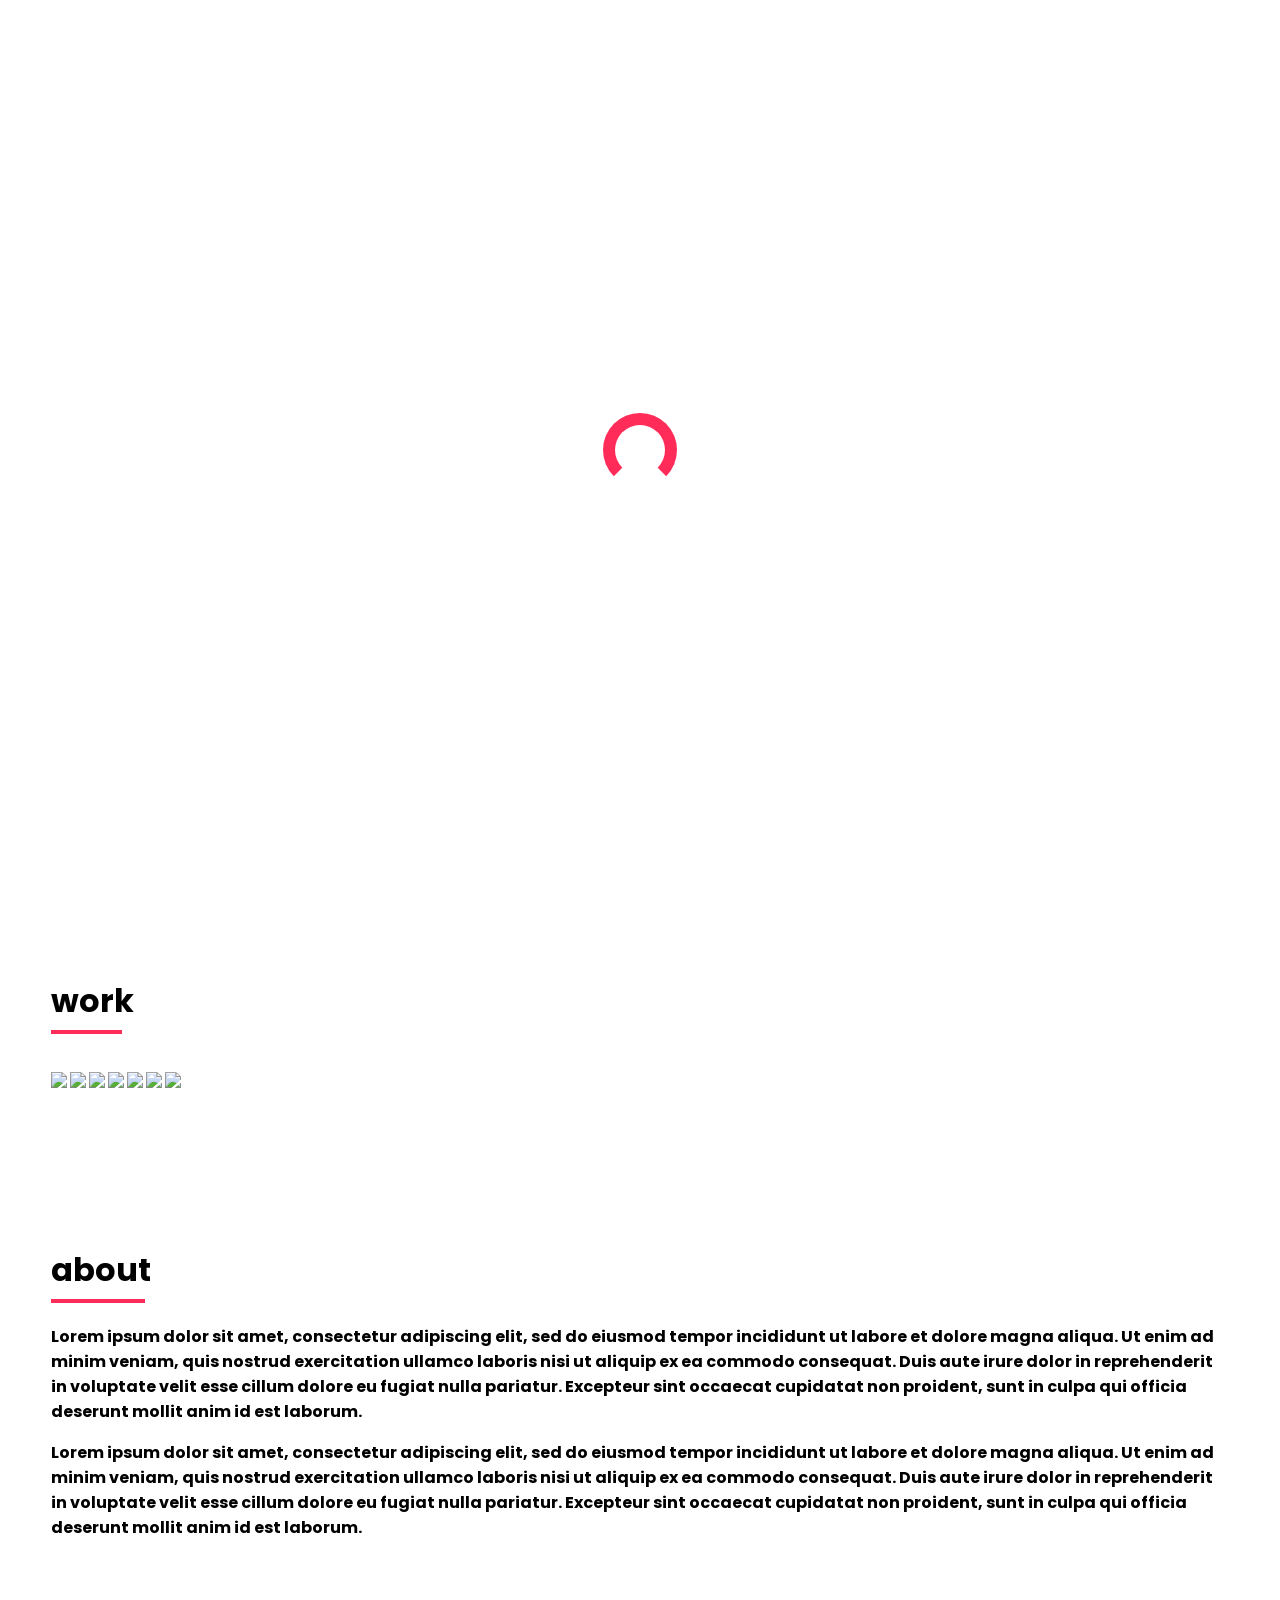
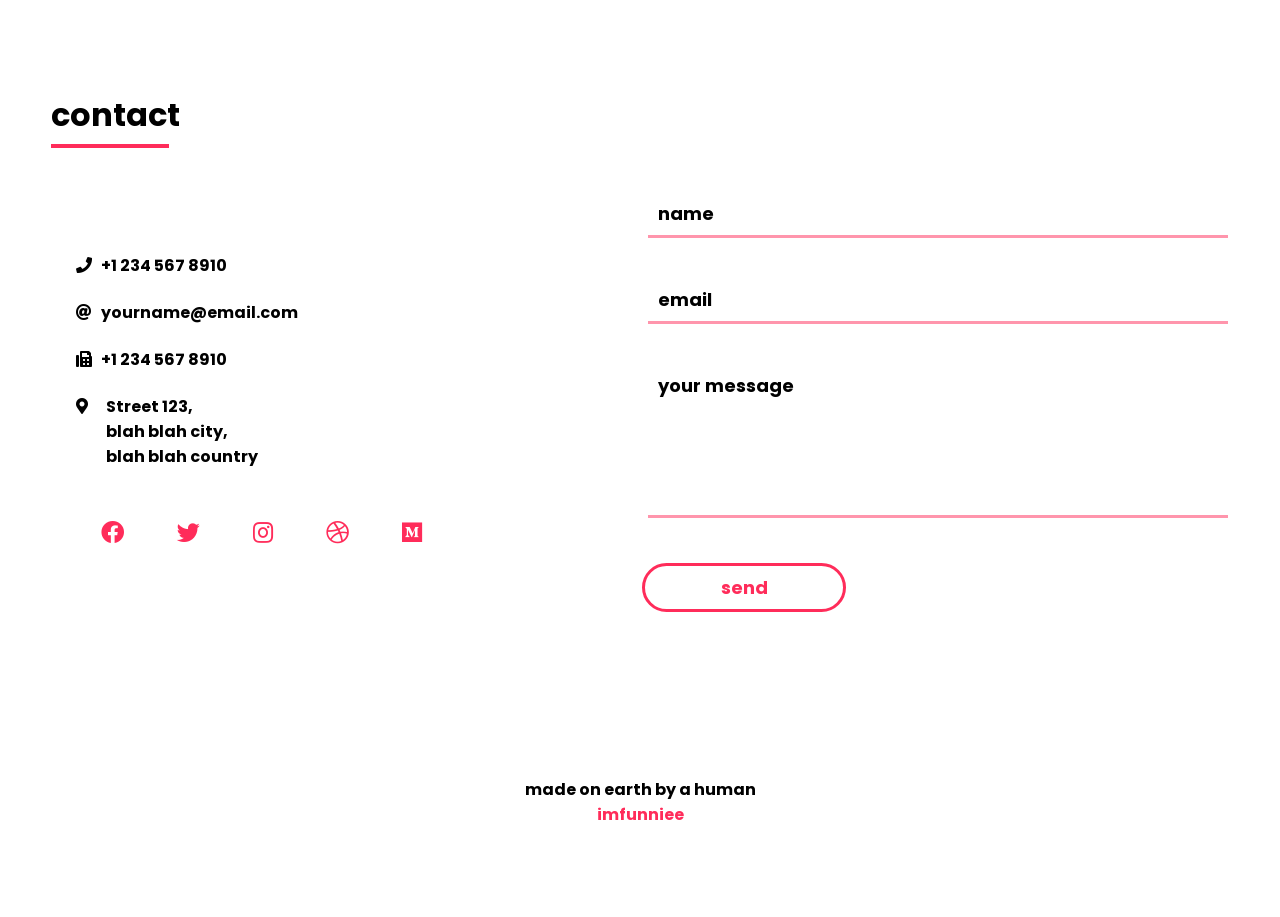
==== index.html @ ec951da6 "Add files via upload" ====
<!DOCTYPE html>
<html lang="en">
<head>
    <meta charset="UTF-8">
    <meta name="viewport" content="width=device-width, initial-scale=1.0">
    <meta http-equiv="X-UA-Compatible" content="ie=edge">
    <title>yourname</title>
    <link rel="stylesheet" href="https://cdnjs.cloudflare.com/ajax/libs/animate.css/3.7.0/animate.min.css">
    <script src="https://code.jquery.com/jquery-3.3.1.min.js" integrity="sha256-FgpCb/KJQlLNfOu91ta32o/NMZxltwRo8QtmkMRdAu8=" crossorigin="anonymous"></script>
    <link rel="stylesheet" href="https://use.fontawesome.com/releases/v5.7.1/css/all.css" integrity="sha384-fnmOCqbTlWIlj8LyTjo7mOUStjsKC4pOpQbqyi7RrhN7udi9RwhKkMHpvLbHG9Sr" crossorigin="anonymous">
    <link rel="stylesheet" href="index.css">
</head>
<body>
    <div id="loading">
        <div id="spinner"></div>
    </div>
    <div id="magnify">
        <h1 onclick="closemagnify()"><i class="fas fa-times"></i></h1>
        <div id="img_here"></div>
    </div>
    <header id="header" class="animated slideInDown" style="animation-delay:1.8s;">
        <table>
            <tr>
                <td id="logo">yourname.</td>
                <td id="navigation">
                    <a href="#work">work</a>
                    <a href="#bio">about</a>
                    <a href="">blog</a>
                    <a href="#contact">contact</a>
                </td>
            </tr>
        </table>
    </header>
    <table id="top_part">
        <tr>
            <td id="about" class="animated slideInLeft" style="animation-delay:2s;">
                <h1>this is where you put your about or tagline</h1>
                <button class="btn_one">Hire Me</button><br>
                <table>
                    <tr>
                        <td class="animated zoomIn" style="animation-delay:2.2s;"><a class="social"><i class="fab fa-facebook"></i></a></td>
                        <td class="animated zoomIn" style="animation-delay:2.4s;"><a class="social"><i class="fab fa-twitter"></i></a></td>
                        <td class="animated zoomIn" style="animation-delay:2.6s;"><a class="social"><i class="fab fa-instagram"></i></a></td>
                        <td class="animated zoomIn" style="animation-delay:2.8s;"><a class="social"><i class="fab fa-dribbble"></i></a></td>
                        <td class="animated zoomIn" style="animation-delay:3.0s;"><a class="social"><i class="fab fa-medium"></i></a></td>
                    </tr>
                </table>
            </td>
            <td id="rightImage" class="animated jackInTheBox" style="animation-delay:2.2s;"></td>
        </tr>
    </table>
    <div id="work">
        <h1>work</h1>
        <div id="photos">
            <img onclick="magnify($(this).attr('src'))" src="https://images.unsplash.com/photo-1547922657-b370d1687eb1?ixlib=rb-1.2.1&auto=format&fit=crop&w=700&q=80">
            <img onclick="magnify($(this).attr('src'))" src="https://images.unsplash.com/photo-1549375463-8cbc18ca3f24?ixlib=rb-1.2.1&ixid=eyJhcHBfaWQiOjEyMDd9&auto=format&fit=crop&w=967&q=80">
            <img onclick="magnify($(this).attr('src'))" src="https://images.unsplash.com/photo-1549366021-9f761d450615?ixlib=rb-1.2.1&ixid=eyJhcHBfaWQiOjEyMDd9&auto=format&fit=crop&w=650&q=80">
            <img onclick="magnify($(this).attr('src'))" src="https://images.unsplash.com/photo-1549309019-a1d77aeae74f?ixlib=rb-1.2.1&ixid=eyJhcHBfaWQiOjEyMDd9&auto=format&fit=crop&w=634&q=80">
            <img onclick="magnify($(this).attr('src'))" src="https://images.unsplash.com/photo-1547149666-769b42053e67?ixlib=rb-1.2.1&ixid=eyJhcHBfaWQiOjEyMDd9&auto=format&fit=crop&w=564&q=80">
            <img onclick="magnify($(this).attr('src'))" src="https://images.unsplash.com/photo-1547950515-e652d0f50b1b?ixlib=rb-1.2.1&ixid=eyJhcHBfaWQiOjEyMDd9&auto=format&fit=crop&w=634&q=80">
            <img onclick="magnify($(this).attr('src'))" src="https://images.unsplash.com/photo-1545342084-d03fe58ea023?ixlib=rb-1.2.1&ixid=eyJhcHBfaWQiOjEyMDd9&auto=format&fit=crop&w=633&q=80">
        </div>
    </div>
    <div id="bio">
        <h1>about</h1>
        <p>
            Lorem ipsum dolor sit amet, consectetur adipiscing elit, sed do eiusmod tempor incididunt ut labore et dolore magna aliqua. Ut enim ad minim veniam, quis nostrud exercitation ullamco laboris nisi ut aliquip ex ea commodo consequat. Duis aute irure dolor in reprehenderit in voluptate velit esse cillum dolore eu fugiat nulla pariatur. Excepteur sint occaecat cupidatat non proident, sunt in culpa qui officia deserunt mollit anim id est laborum.
        </p>
        <p>
            Lorem ipsum dolor sit amet, consectetur adipiscing elit, sed do eiusmod tempor incididunt ut labore et dolore magna aliqua. Ut enim ad minim veniam, quis nostrud exercitation ullamco laboris nisi ut aliquip ex ea commodo consequat. Duis aute irure dolor in reprehenderit in voluptate velit esse cillum dolore eu fugiat nulla pariatur. Excepteur sint occaecat cupidatat non proident, sunt in culpa qui officia deserunt mollit anim id est laborum.
        </p>
    </div>
    <div id="contact">
        <h1>contact</h1>
            <table>
                <tr>
                    <td>
                        <div id="inner_div">
                            <table id="inner_table">
                                <tr>
                                    <td><i class="fas fa-phone"></i> &nbsp; +1 234 567 8910</td>
                                </tr>
                                <tr>
                                    <td><i class="fas fa-at"></i> &nbsp; yourname@email.com</td>
                                </tr>
                                 <tr>
                                    <td><i class="fas fa-fax"></i> &nbsp; +1 234 567 8910</td>
                                </tr>
                                <tr>
                                    <td><i class="fas fa-map-marker-alt"></i>
                                    <div id="address">
                                        Street 123,<br>
                                        blah blah city,<br>
                                        blah blah country
                                    </div>
                                    </td>
                                </tr>
                                <tr>
                                    <td>
                                        <a class="social"><i class="fab fa-facebook"></i></a>
                                        <a class="social"><i class="fab fa-twitter"></i></a>
                                        <a class="social"><i class="fab fa-instagram"></i></a>
                                        <a class="social"><i class="fab fa-dribbble"></i></a>
                                        <a class="social"><i class="fab fa-medium"></i></a>
                                    </td>
                                </tr>
                            </table>
                        </div>
                    </td>
                    <td>
                        <form>
                            <input type="text" placeholder="name" required>
                            <input type="email" placeholder="email" required><br>
                            <textarea placeholder="your message" required rows="5"></textarea><br>
                            <button class="btn_one">send</button>
                        </form> 
                    </td>
                </tr>
            </table>
    </div>
    <div id="footer">
        made on earth by a human <br> <a href="https://imfunniee.github.io">imfunniee</a>
    </div>
    <script src="index.js" type="text/javascript"></script>
</body>
</html>
---- index.css ----
@import url('https://fonts.googleapis.com/css?family=Poppins');

body {
    font-family: 'Poppins', sans-serif;
    padding:0px;
    margin:0px;
    max-width:100vw;
    overflow-x:hidden;
    scroll-behavior: smooth;
}
#loading {
    width: 100vw;
    height: 100vh;
    position: fixed;
    background: white;
    z-index: 999;
    display: flex;
    justify-content: center;
    flex-direction: column;
    align-items: center;
}
#spinner {
    animation: rotate 0.56s infinite linear;
    width:50px;
    height:50px;
    border:12px solid rgb(255, 44, 90);
    border-bottom:12px solid #fff;
    border-radius:50%;
    margin:0;
}
@keyframes rotate {
    0% {transform: rotate(0deg);}
    100% {transform: rotate(360deg);}
}
header {
    width:92vw;
    padding:6vh 4vw;
    position:fixed;
    font-weight:bold;
    background:transparent;
    color:#fff;
    transition:0.4s ease-in-out;
    z-index:2;
}
header table {
    width:100%;
}
#logo {
    width:20%;
}
#navigation {
    width:80%;
}
#magnify {
    width:100vw;
    height:100vh;
    background:rgba(0, 0, 0, 0.92);
    position:fixed;
    z-index:4;
    display:none;
    flex-direction: column;
    justify-content:center;
}
#magnify h1 {
    position:absolute;
    top:0;
    right:0;
    margin:20px 40px;
    color:#fff;
    transition:0.4s ease-in-out;
}
#magnify h1:hover{
    color:rgb(255, 44, 90);
    cursor:pointer;
}
#img_here {
    width:90%;
    height:90%;
    background-size:contain !important;
    background-repeat:no-repeat !important;
    margin:0px auto;
}
#logo {
    font-size:24px;
    color:rgb(255, 44, 90);
}
#navigation {
    text-align:right;
}
#navigation a {
    color:inherit;
    text-decoration:none;
    padding:5px 10px;
    border-bottom:2px solid transparent;
    margin-left:4vw;
    transition:0.4s ease-in-out;
}
#navigation a:hover{
    border-bottom:2px solid #fff;
}
#top_part {
    width:100%;
    border:2vh solid #fff;
}
#top_part tr td{
    width:50%;
}
#about {
    width:84% !important;
    height:95vh;
    display:flex;
    flex-direction:column;
    justify-content:center;
    text-align:left;
    padding:0px 8%;
}
#about h1 {
    font-size:45px;
    word-wrap:break-word;
}
#about table {
    width:70%;
    margin-top:4vh;
}
#about table tr td {
    width:20% !important;
    text-align:left;
}
.social {
    color:rgb(255, 44, 90);
    font-size:23px;
    padding:12px 17px;
    border-radius:50%;
    background:transparent;
    transition:0.4s ease-in-out;
    font-weight:bold;
    margin:0px 8px;
}
.social:hover { 
    cursor: pointer;
    color:#fff;
    background:rgb(255, 44, 90);
    box-shadow:0px 10px 30px rgba(255, 66, 107,0.8);
}
.btn_one {
    font-size:18px;
    font-family: 'Poppins', sans-serif;
    color:rgb(255, 44, 90);
    background:#fff;
    border:3px solid rgb(255, 44, 90);
    padding:8px 40px;
    width:35%;
    border-radius:80px;
    font-weight:bold;
    margin:2vh 0px;
    transition:0.4s ease-in-out;
}
.btn_one:hover {
    box-shadow:0px 10px 30px rgba(255, 44, 90, 0.8);
    cursor:pointer;
    color:#fff;
    background:rgb(255, 44, 90);
}
#rightImage {
    width:100%;
    height:95vh;
    background:linear-gradient(0deg,rgba(255, 44, 90, 0.8),rgba(2255, 44, 90, 0.8)),url("https://images.unsplash.com/photo-1506057527569-6a0285b2fcc1?ixlib=rb-1.2.1&ixid=eyJhcHBfaWQiOjEyMDd9&w=1000&q=60") center center;
    background-size:cover;
    background-repeat:no-repeat;
}
#work {
    width:92vw;
    padding:6vh 4vw;
    font-weight:bold;
}
#work h1 {
    padding:5px 0px;
    border-bottom:4px solid rgb(255, 44, 90);
    width:6%;
}
#photos {
    width:100%;
    columns:3;
    column-gap:4%;
    z-index:1;
    transition:0.4s ease-in-out;
}
#photos img {
    width:100%;
    height:auto;
    margin:4.5% 0px;
    transition:0.4s ease-in-out;
}
#photos img:hover {
    transform: scale(1.1);
    cursor: pointer;
}
#bio {
    width:92vw;
    padding:6vh 4vw;
    font-weight:bold;
}
#bio h1 {
    padding:5px 0px;
    border-bottom:4px solid rgb(255, 44, 90);
    width:8%;
}
#contact {
    width:92vw;
    padding:6vh 4vw;
}
#contact h1 {
    padding:5px 0px;
    border-bottom:4px solid rgb(255, 44, 90);
    width:10%;
}
#contact table {
    width:100%;
}
#contact table tr td {
    width:50%;
}
#inner_div table{
    width:100%;
}
#inner_div table tr td{
    font-weight:bold;
}
#inner_table tr td{
    padding:10px 20px !important;
}
#contact form {
    width:100%;
}
#contact form input {
    width:96%;
    margin:20px 1%;
    background:transparent;
    border:0px;
    border-bottom:3px solid rgba(255, 44, 90,0.5);
    padding:8px 10px;
    font-family: 'Poppins', sans-serif;
    font-size:18px;
    transition:0.4s ease-in-out;
    color:#000;
    font-weight:bold;
}
#contact form textarea {
    width:96%;
    margin:20px 1%;
    padding:8px 10px;
    border:0px;
    border-bottom:3px solid rgba(255, 44, 90,0.5);
    padding:8px 10px;
    font-family: 'Poppins', sans-serif;
    font-size:18px;
    background:transparent;
    resize:none;
    transition:0.4s ease-in-out;
    color:#000;
    font-weight:bold;
}
#contact form input:focus {
    outline:none;
    border-bottom:3px solid rgba(255, 44, 90,1);
}
#contact form textarea:focus {
    outline:none;
    border-bottom:3px solid rgba(255, 44, 90,1);
}
#address {
    position:relative;
    top:-25px;
    left:30px;
}
#footer {
    width:100%;
    padding:10vh 0px;
    text-align:center;
    font-weight:bold;
}
#footer a {
    color:rgb(255, 44, 90);
    text-decoration:none;
}
::placeholder {
    color:#000;
}
button:focus {
    outline:none;
}
::-webkit-scrollbar {
    width:5px;
    height:5px;
}
::-webkit-scrollbar-track {
    background: #f1f1f1; 
}
::-webkit-scrollbar-thumb {
    background: rgb(0, 0, 0); 
}
::-webkit-scrollbar-thumb:hover {
    background: rgba(0, 0, 0,0.8); 
}

@media (max-width: 1000px){
    #photos {
    columns:1;
    column-gap:0%;
    }
    #photos img {
        margin:2% 0px;
    }
    #photos img:hover {
        transform: scale(1);
        cursor: pointer;
    }
    #rightImage {
        display:none;
    }
    #top_part {
        border:0px;
    }
    #top_part tr td{
        width:100%;
        text-align:center;
    }
    #about {
        width:92% !important;
        height:75vh;
        padding-top:20vh !important;
        text-align:center;
        padding:0px 4%;
    }
    #about table {
        width:100%;
        margin-top:6vh;
    }
    #about table tr td {
        text-align:center;
    }
    .btn_one {
    padding:6px 30px;
    width:60%;
    margin:4vh auto;
    box-shadow:0px 10px 20px rgba(255, 44, 90, 0.8);
    background:rgb(255, 44, 90);
    color:#fff;
    }
    .btn_one:hover {
        box-shadow:0px 10px 40px rgba(255, 44, 90, 0.8);
        cursor:pointer;
    }
    #contact table tr td {
        width:100%;
        display:block;
    }
    #inner_table tr td{
        padding:10px 0px !important;
    }
    #contact form input {
        width:90%;
    }
    #contact form textarea {
        width:90%;
    }
    #work h1 {
        width:19%;
    }
    #bio h1 {
        width:25%;
    }
    #contact h1 {
        width:33%;
    }
    header {
        width:96vw;
        background:#fff;
        padding:4vh 2vw;
        position:absolute;
    }
    #header table tr td {
        width:100%;
        display:block;
        text-align:center;
        padding:15px 0px;
    }
    #navigation a {
        color:#000;
    }
}
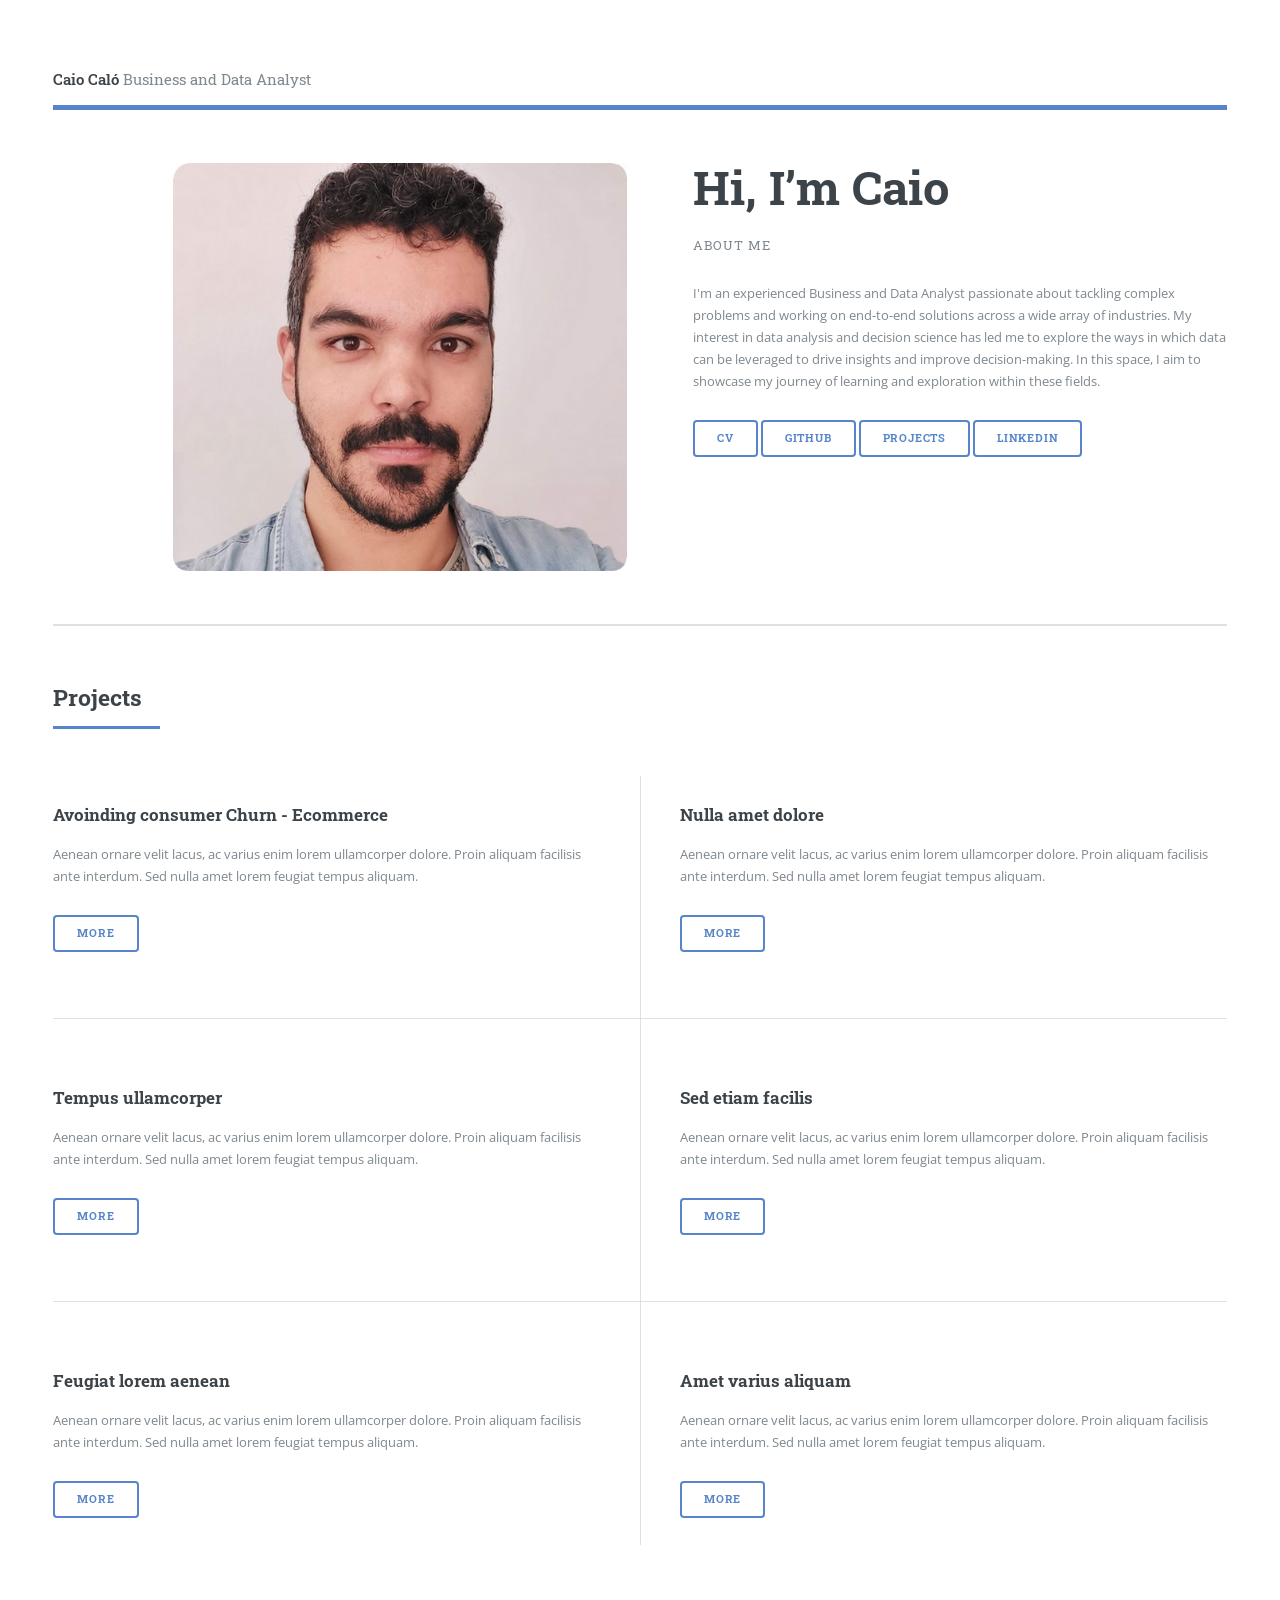
==== commit 1eba07f1: "saqwee" ====
--- a/index.html
+++ b/index.html
@@ -1,126 +1,113 @@
-<!DOCTYPE html>
-<html lang="en">
-<head>
-    <meta charset="UTF-8">
-    <meta name="viewport" content="width=device-width, initial-scale=1.0">
-    <meta http-equiv="X-UA-Compatible" content="ie=edge">
-    <title>yourname</title>
-    <link rel="stylesheet" href="https://cdnjs.cloudflare.com/ajax/libs/animate.css/3.7.0/animate.min.css">
-    <script src="https://code.jquery.com/jquery-3.3.1.min.js" integrity="sha256-FgpCb/KJQlLNfOu91ta32o/NMZxltwRo8QtmkMRdAu8=" crossorigin="anonymous"></script>
-    <link rel="stylesheet" href="https://use.fontawesome.com/releases/v5.7.1/css/all.css" integrity="sha384-fnmOCqbTlWIlj8LyTjo7mOUStjsKC4pOpQbqyi7RrhN7udi9RwhKkMHpvLbHG9Sr" crossorigin="anonymous">
-    <link rel="stylesheet" href="index.css">
-</head>
-<body>
-    <div id="loading">
-        <div id="spinner"></div>
-    </div>
-    <div id="magnify">
-        <h1 onclick="closemagnify()"><i class="fas fa-times"></i></h1>
-        <div id="img_here"></div>
-    </div>
-    <header id="header" class="animated slideInDown" style="animation-delay:1.8s;">
-        <table>
-            <tr>
-                <td id="logo">yourname.</td>
-                <td id="navigation">
-                    <a href="#work">work</a>
-                    <a href="#bio">about</a>
-                    <a href="">blog</a>
-                    <a href="#contact">contact</a>
-                </td>
-            </tr>
-        </table>
-    </header>
-    <table id="top_part">
-        <tr>
-            <td id="about" class="animated slideInLeft" style="animation-delay:2s;">
-                <h1>this is where you put your about or tagline</h1>
-                <button class="btn_one">Hire Me</button><br>
-                <table>
-                    <tr>
-                        <td class="animated zoomIn" style="animation-delay:2.2s;"><a class="social"><i class="fab fa-facebook"></i></a></td>
-                        <td class="animated zoomIn" style="animation-delay:2.4s;"><a class="social"><i class="fab fa-twitter"></i></a></td>
-                        <td class="animated zoomIn" style="animation-delay:2.6s;"><a class="social"><i class="fab fa-instagram"></i></a></td>
-                        <td class="animated zoomIn" style="animation-delay:2.8s;"><a class="social"><i class="fab fa-dribbble"></i></a></td>
-                        <td class="animated zoomIn" style="animation-delay:3.0s;"><a class="social"><i class="fab fa-medium"></i></a></td>
-                    </tr>
-                </table>
-            </td>
-            <td id="rightImage" class="animated jackInTheBox" style="animation-delay:2.2s;"></td>
-        </tr>
-    </table>
-    <div id="work">
-        <h1>work</h1>
-        <div id="photos">
-            <img onclick="magnify($(this).attr('src'))" src="https://images.unsplash.com/photo-1547922657-b370d1687eb1?ixlib=rb-1.2.1&auto=format&fit=crop&w=700&q=80">
-            <img onclick="magnify($(this).attr('src'))" src="https://images.unsplash.com/photo-1549375463-8cbc18ca3f24?ixlib=rb-1.2.1&ixid=eyJhcHBfaWQiOjEyMDd9&auto=format&fit=crop&w=967&q=80">
-            <img onclick="magnify($(this).attr('src'))" src="https://images.unsplash.com/photo-1549366021-9f761d450615?ixlib=rb-1.2.1&ixid=eyJhcHBfaWQiOjEyMDd9&auto=format&fit=crop&w=650&q=80">
-            <img onclick="magnify($(this).attr('src'))" src="https://images.unsplash.com/photo-1549309019-a1d77aeae74f?ixlib=rb-1.2.1&ixid=eyJhcHBfaWQiOjEyMDd9&auto=format&fit=crop&w=634&q=80">
-            <img onclick="magnify($(this).attr('src'))" src="https://images.unsplash.com/photo-1547149666-769b42053e67?ixlib=rb-1.2.1&ixid=eyJhcHBfaWQiOjEyMDd9&auto=format&fit=crop&w=564&q=80">
-            <img onclick="magnify($(this).attr('src'))" src="https://images.unsplash.com/photo-1547950515-e652d0f50b1b?ixlib=rb-1.2.1&ixid=eyJhcHBfaWQiOjEyMDd9&auto=format&fit=crop&w=634&q=80">
-            <img onclick="magnify($(this).attr('src'))" src="https://images.unsplash.com/photo-1545342084-d03fe58ea023?ixlib=rb-1.2.1&ixid=eyJhcHBfaWQiOjEyMDd9&auto=format&fit=crop&w=633&q=80">
-        </div>
-    </div>
-    <div id="bio">
-        <h1>about</h1>
-        <p>
-            Lorem ipsum dolor sit amet, consectetur adipiscing elit, sed do eiusmod tempor incididunt ut labore et dolore magna aliqua. Ut enim ad minim veniam, quis nostrud exercitation ullamco laboris nisi ut aliquip ex ea commodo consequat. Duis aute irure dolor in reprehenderit in voluptate velit esse cillum dolore eu fugiat nulla pariatur. Excepteur sint occaecat cupidatat non proident, sunt in culpa qui officia deserunt mollit anim id est laborum.
-        </p>
-        <p>
-            Lorem ipsum dolor sit amet, consectetur adipiscing elit, sed do eiusmod tempor incididunt ut labore et dolore magna aliqua. Ut enim ad minim veniam, quis nostrud exercitation ullamco laboris nisi ut aliquip ex ea commodo consequat. Duis aute irure dolor in reprehenderit in voluptate velit esse cillum dolore eu fugiat nulla pariatur. Excepteur sint occaecat cupidatat non proident, sunt in culpa qui officia deserunt mollit anim id est laborum.
-        </p>
-    </div>
-    <div id="contact">
-        <h1>contact</h1>
-            <table>
-                <tr>
-                    <td>
-                        <div id="inner_div">
-                            <table id="inner_table">
-                                <tr>
-                                    <td><i class="fas fa-phone"></i> &nbsp; +1 234 567 8910</td>
-                                </tr>
-                                <tr>
-                                    <td><i class="fas fa-at"></i> &nbsp; yourname@email.com</td>
-                                </tr>
-                                 <tr>
-                                    <td><i class="fas fa-fax"></i> &nbsp; +1 234 567 8910</td>
-                                </tr>
-                                <tr>
-                                    <td><i class="fas fa-map-marker-alt"></i>
-                                    <div id="address">
-                                        Street 123,<br>
-                                        blah blah city,<br>
-                                        blah blah country
-                                    </div>
-                                    </td>
-                                </tr>
-                                <tr>
-                                    <td>
-                                        <a class="social"><i class="fab fa-facebook"></i></a>
-                                        <a class="social"><i class="fab fa-twitter"></i></a>
-                                        <a class="social"><i class="fab fa-instagram"></i></a>
-                                        <a class="social"><i class="fab fa-dribbble"></i></a>
-                                        <a class="social"><i class="fab fa-medium"></i></a>
-                                    </td>
-                                </tr>
-                            </table>
-                        </div>
-                    </td>
-                    <td>
-                        <form>
-                            <input type="text" placeholder="name" required>
-                            <input type="email" placeholder="email" required><br>
-                            <textarea placeholder="your message" required rows="5"></textarea><br>
-                            <button class="btn_one">send</button>
-                        </form> 
-                    </td>
-                </tr>
-            </table>
-    </div>
-    <div id="footer">
-        made on earth by a human <br> <a href="https://imfunniee.github.io">imfunniee</a>
-    </div>
-    <script src="index.js" type="text/javascript"></script>
-</body>
+<!DOCTYPE HTML>
+
+<html>
+	<head>
+		<meta charset="utf-8" />
+		<meta name="viewport" content="width=device-width, initial-scale=1, user-scalable=no" />
+		<link rel="stylesheet" href="assets/css/main.css" />
+	</head>
+	<body class="is-preload">
+
+		<!-- Wrapper -->
+			<div id="wrapper">
+
+				<!-- Main -->
+					<div id="main">
+						<div class="inner">
+
+							<!-- Header -->
+								<header id="header">
+									<a href="index.html" class="logo"><strong>Caio Caló</strong> Business and Data Analyst </a>
+								</header>
+
+							<!-- Banner -->
+								<section id="banner">
+									<span class="image object">
+										<img src="images/pic10.jpg" alt="" />
+									</span>
+									<div class="content">
+										<header>
+											<h1>Hi, I’m Caio<br/>
+											</h1>
+											<p>About me</p>
+										</header>
+										<p>I'm an experienced Business and Data Analyst passionate about tackling complex problems and working on end-to-end solutions across a wide array of industries. My interest in data analysis and decision science has led me to explore the ways in which data can be leveraged to drive insights and improve decision-making. In this space, I aim to showcase my journey of learning and exploration within these fields.</p>
+										<ul class="actions">
+											<li><a href="#" class="button big">CV</a> <a href="https://github.com/caio-calo" class="button big">GitHub</a> <a href="#" class="button big">Projects</a> <a href="https://www.linkedin.com/in/caiocalo" class="button big">LinkedIn</a> </li>
+										</ul>
+									</div>
+									
+								</section>
+
+
+							<!-- Section -->
+								<section>
+									<header class="major">
+										<h2>Projects</h2>
+									</header>
+									<div class="posts">
+										<article>
+											<a href="#" class="image"><img src="images/pic01.jpg" alt="" /></a>
+											<h3>Avoinding consumer Churn - Ecommerce</h3>
+											<p>Aenean ornare velit lacus, ac varius enim lorem ullamcorper dolore. Proin aliquam facilisis ante interdum. Sed nulla amet lorem feugiat tempus aliquam.</p>
+											<ul class="actions">
+												<li><a href="#" class="button">More</a></li>
+											</ul>
+										</article>
+										<article>
+											<a href="#" class="image"><img src="images/pic02.jpg" alt="" /></a>
+											<h3>Nulla amet dolore</h3>
+											<p>Aenean ornare velit lacus, ac varius enim lorem ullamcorper dolore. Proin aliquam facilisis ante interdum. Sed nulla amet lorem feugiat tempus aliquam.</p>
+											<ul class="actions">
+												<li><a href="#" class="button">More</a></li>
+											</ul>
+										</article>
+										<article>
+											<a href="#" class="image"><img src="images/pic03.jpg" alt="" /></a>
+											<h3>Tempus ullamcorper</h3>
+											<p>Aenean ornare velit lacus, ac varius enim lorem ullamcorper dolore. Proin aliquam facilisis ante interdum. Sed nulla amet lorem feugiat tempus aliquam.</p>
+											<ul class="actions">
+												<li><a href="#" class="button">More</a></li>
+											</ul>
+										</article>
+										<article>
+											<a href="#" class="image"><img src="images/pic04.jpg" alt="" /></a>
+											<h3>Sed etiam facilis</h3>
+											<p>Aenean ornare velit lacus, ac varius enim lorem ullamcorper dolore. Proin aliquam facilisis ante interdum. Sed nulla amet lorem feugiat tempus aliquam.</p>
+											<ul class="actions">
+												<li><a href="#" class="button">More</a></li>
+											</ul>
+										</article>
+										<article>
+											<a href="#" class="image"><img src="images/pic05.jpg" alt="" /></a>
+											<h3>Feugiat lorem aenean</h3>
+											<p>Aenean ornare velit lacus, ac varius enim lorem ullamcorper dolore. Proin aliquam facilisis ante interdum. Sed nulla amet lorem feugiat tempus aliquam.</p>
+											<ul class="actions">
+												<li><a href="#" class="button">More</a></li>
+											</ul>
+										</article>
+										<article>
+											<a href="#" class="image"><img src="images/pic06.jpg" alt="" /></a>
+											<h3>Amet varius aliquam</h3>
+											<p>Aenean ornare velit lacus, ac varius enim lorem ullamcorper dolore. Proin aliquam facilisis ante interdum. Sed nulla amet lorem feugiat tempus aliquam.</p>
+											<ul class="actions">
+												<li><a href="#" class="button">More</a></li>
+											</ul>
+										</article>
+									</div>
+								</section>
+
+						</div>
+					</div>
+
+			</div>
+
+		<!-- Scripts -->
+			<script src="assets/js/jquery.min.js"></script>
+			<script src="assets/js/browser.min.js"></script>
+			<script src="assets/js/breakpoints.min.js"></script>
+			<script src="assets/js/util.js"></script>
+			<script src="assets/js/main.js"></script>
+
+	</body>
 </html>
--- a/assets/css/main.css
+++ b/assets/css/main.css
@@ -0,0 +1,2274 @@
+@import url(fontawesome-all.min.css);
+@import url("https://fonts.googleapis.com/css?family=Open+Sans:400,600,400italic,600italic|Roboto+Slab:400,700");
+/*
+	Editorial by HTML5 UP
+	html5up.net | @ajlkn
+	Free for personal and commercial use under the CCA 3.0 license (html5up.net/license)
+*/
+html, body, div, span, applet, object,
+iframe, h1, h2, h3, h4, h5, h6, p, blockquote,
+pre, a, abbr, acronym, address, big, cite,
+code, del, dfn, em, img, ins, kbd, q, s, samp,
+small, strike, strong, sub, sup, tt, var, b,
+u, i, center, dl, dt, dd, ol, ul, li, fieldset,
+form, label, legend, table, caption, tbody,
+tfoot, thead, tr, th, td, article, aside,
+canvas, details, embed, figure, figcaption,
+footer, header, hgroup, menu, nav, output, ruby,
+section, summary, time, mark, audio, video {
+  margin: 0;
+  padding: 0;
+  border: 0;
+  font-size: 100%;
+  font: inherit;
+  vertical-align: baseline; }
+
+article, aside, details, figcaption, figure,
+footer, header, hgroup, menu, nav, section {
+  display: block; }
+
+body {
+  line-height: 1; }
+
+ol, ul {
+  list-style: none; }
+
+blockquote, q {
+  quotes: none; }
+  blockquote:before, blockquote:after, q:before, q:after {
+    content: '';
+    content: none; }
+
+table {
+  border-collapse: collapse;
+  border-spacing: 0; }
+
+body {
+  -webkit-text-size-adjust: none; }
+
+mark {
+  background-color: transparent;
+  color: inherit; }
+
+input::-moz-focus-inner {
+  border: 0;
+  padding: 0; }
+
+input, select, textarea {
+  -moz-appearance: none;
+  -webkit-appearance: none;
+  -ms-appearance: none;
+  appearance: none; }
+
+/* Basic */
+@-ms-viewport {
+  width: device-width; }
+
+body {
+  -ms-overflow-style: scrollbar; }
+
+@media screen and (max-width: 480px) {
+  html, body {
+    min-width: 320px; } }
+
+html {
+  box-sizing: border-box; }
+
+*, *:before, *:after {
+  box-sizing: inherit; }
+
+body {
+  background: #ffffff; }
+  body.is-preload *, body.is-preload *:before, body.is-preload *:after, body.is-resizing *, body.is-resizing *:before, body.is-resizing *:after {
+    -moz-animation: none !important;
+    -webkit-animation: none !important;
+    -ms-animation: none !important;
+    animation: none !important;
+    -moz-transition: none !important;
+    -webkit-transition: none !important;
+    -ms-transition: none !important;
+    transition: none !important; }
+
+/* Type */
+body, input, select, textarea {
+  color: #7f888f;
+  font-family: "Open Sans", sans-serif;
+  font-size: 13pt;
+  font-weight: 400;
+  line-height: 1.65; }
+  @media screen and (max-width: 1680px) {
+    body, input, select, textarea {
+      font-size: 11pt; } }
+  @media screen and (max-width: 1280px) {
+    body, input, select, textarea {
+      font-size: 10pt; } }
+  @media screen and (max-width: 360px) {
+    body, input, select, textarea {
+      font-size: 9pt; } }
+
+a {
+  -moz-transition: color 0.2s ease-in-out, border-bottom-color 0.2s ease-in-out;
+  -webkit-transition: color 0.2s ease-in-out, border-bottom-color 0.2s ease-in-out;
+  -ms-transition: color 0.2s ease-in-out, border-bottom-color 0.2s ease-in-out;
+  transition: color 0.2s ease-in-out, border-bottom-color 0.2s ease-in-out;
+  border-bottom: dotted 1px;
+  color: #386ec0d7;
+  text-decoration: none; }
+  a:hover {
+    border-bottom-color: #386ec0d7;
+    color: #386ec0d7 !important; }
+    a:hover strong {
+      color: inherit; }
+
+strong, b {
+  color: #3d4449;
+  font-weight: 600; }
+
+em, i {
+  font-style: italic; }
+
+p {
+  margin: 0 0 2em 0; }
+
+h1, h2, h3, h4, h5, h6 {
+  color: #3d4449;
+  font-family: "Roboto Slab", serif;
+  font-weight: 700;
+  line-height: 1.5;
+  margin: 0 0 1em 0; }
+  h1 a, h2 a, h3 a, h4 a, h5 a, h6 a {
+    color: inherit;
+    text-decoration: none;
+    border-bottom: 0; }
+
+h1 {
+  font-size: 4em;
+  margin: 0 0 0.5em 0;
+  line-height: 1.3; }
+
+h2 {
+  font-size: 1.75em; }
+
+h3 {
+  font-size: 1.25em; }
+
+h4 {
+  font-size: 1.1em; }
+
+h5 {
+  font-size: 0.9em; }
+
+h6 {
+  font-size: 0.7em; }
+
+@media screen and (max-width: 1680px) {
+  h1 {
+    font-size: 3.5em; } }
+
+@media screen and (max-width: 980px) {
+  h1 {
+    font-size: 3.25em; } }
+
+@media screen and (max-width: 736px) {
+  h1 {
+    font-size: 2em;
+    line-height: 1.4; }
+  h2 {
+    font-size: 1.5em; } }
+
+sub {
+  font-size: 0.8em;
+  position: relative;
+  top: 0.5em; }
+
+sup {
+  font-size: 0.8em;
+  position: relative;
+  top: -0.5em; }
+
+blockquote {
+  border-left: solid 3px rgba(210, 215, 217, 0.75);
+  font-style: italic;
+  margin: 0 0 2em 0;
+  padding: 0.5em 0 0.5em 2em; }
+
+code {
+  background: rgba(230, 235, 237, 0.25);
+  border-radius: 0.375em;
+  border: solid 1px rgba(210, 215, 217, 0.75);
+  font-family: "Courier New", monospace;
+  font-size: 0.9em;
+  margin: 0 0.25em;
+  padding: 0.25em 0.65em; }
+
+pre {
+  -webkit-overflow-scrolling: touch;
+  font-family: "Courier New", monospace;
+  font-size: 0.9em;
+  margin: 0 0 2em 0; }
+  pre code {
+    display: block;
+    line-height: 1.75;
+    padding: 1em 1.5em;
+    overflow-x: auto; }
+
+hr {
+  border: 0;
+  border-bottom: solid 1px rgba(210, 215, 217, 0.75);
+  margin: 2em 0; }
+  hr.major {
+    margin: 3em 0; }
+
+.align-left {
+  text-align: left; }
+
+.align-center {
+  text-align: center; }
+
+.align-right {
+  text-align: right; }
+
+/* Row */
+.row {
+  display: flex;
+  flex-wrap: wrap;
+  box-sizing: border-box;
+  align-items: stretch; }
+  .row > * {
+    box-sizing: border-box; }
+  .row.gtr-uniform > * > :last-child {
+    margin-bottom: 0; }
+  .row.aln-left {
+    justify-content: flex-start; }
+  .row.aln-center {
+    justify-content: center; }
+  .row.aln-right {
+    justify-content: flex-end; }
+  .row.aln-top {
+    align-items: flex-start; }
+  .row.aln-middle {
+    align-items: center; }
+  .row.aln-bottom {
+    align-items: flex-end; }
+  .row > .imp {
+    order: -1; }
+  .row > .col-1 {
+    width: 8.33333%; }
+  .row > .off-1 {
+    margin-left: 8.33333%; }
+  .row > .col-2 {
+    width: 16.66667%; }
+  .row > .off-2 {
+    margin-left: 16.66667%; }
+  .row > .col-3 {
+    width: 25%; }
+  .row > .off-3 {
+    margin-left: 25%; }
+  .row > .col-4 {
+    width: 33.33333%; }
+  .row > .off-4 {
+    margin-left: 33.33333%; }
+  .row > .col-5 {
+    width: 41.66667%; }
+  .row > .off-5 {
+    margin-left: 41.66667%; }
+  .row > .col-6 {
+    width: 50%; }
+  .row > .off-6 {
+    margin-left: 50%; }
+  .row > .col-7 {
+    width: 58.33333%; }
+  .row > .off-7 {
+    margin-left: 58.33333%; }
+  .row > .col-8 {
+    width: 66.66667%; }
+  .row > .off-8 {
+    margin-left: 66.66667%; }
+  .row > .col-9 {
+    width: 75%; }
+  .row > .off-9 {
+    margin-left: 75%; }
+  .row > .col-10 {
+    width: 83.33333%; }
+  .row > .off-10 {
+    margin-left: 83.33333%; }
+  .row > .col-11 {
+    width: 91.66667%; }
+  .row > .off-11 {
+    margin-left: 91.66667%; }
+  .row > .col-12 {
+    width: 100%; }
+  .row > .off-12 {
+    margin-left: 100%; }
+  .row.gtr-0 {
+    margin-top: 0;
+    margin-left: 0em; }
+    .row.gtr-0 > * {
+      padding: 0 0 0 0em; }
+    .row.gtr-0.gtr-uniform {
+      margin-top: 0em; }
+      .row.gtr-0.gtr-uniform > * {
+        padding-top: 0em; }
+  .row.gtr-25 {
+    margin-top: 0;
+    margin-left: -0.375em; }
+    .row.gtr-25 > * {
+      padding: 0 0 0 0.375em; }
+    .row.gtr-25.gtr-uniform {
+      margin-top: -0.375em; }
+      .row.gtr-25.gtr-uniform > * {
+        padding-top: 0.375em; }
+  .row.gtr-50 {
+    margin-top: 0;
+    margin-left: -0.75em; }
+    .row.gtr-50 > * {
+      padding: 0 0 0 0.75em; }
+    .row.gtr-50.gtr-uniform {
+      margin-top: -0.75em; }
+      .row.gtr-50.gtr-uniform > * {
+        padding-top: 0.75em; }
+  .row {
+    margin-top: 0;
+    margin-left: -1.5em; }
+    .row > * {
+      padding: 0 0 0 1.5em; }
+    .row.gtr-uniform {
+      margin-top: -1.5em; }
+      .row.gtr-uniform > * {
+        padding-top: 1.5em; }
+  .row.gtr-150 {
+    margin-top: 0;
+    margin-left: -2.25em; }
+    .row.gtr-150 > * {
+      padding: 0 0 0 2.25em; }
+    .row.gtr-150.gtr-uniform {
+      margin-top: -2.25em; }
+      .row.gtr-150.gtr-uniform > * {
+        padding-top: 2.25em; }
+  .row.gtr-200 {
+    margin-top: 0;
+    margin-left: -3em; }
+    .row.gtr-200 > * {
+      padding: 0 0 0 3em; }
+    .row.gtr-200.gtr-uniform {
+      margin-top: -3em; }
+      .row.gtr-200.gtr-uniform > * {
+        padding-top: 3em; }
+  @media screen and (max-width: 1680px) {
+    .row {
+      display: flex;
+      flex-wrap: wrap;
+      box-sizing: border-box;
+      align-items: stretch; }
+      .row > * {
+        box-sizing: border-box; }
+      .row.gtr-uniform > * > :last-child {
+        margin-bottom: 0; }
+      .row.aln-left {
+        justify-content: flex-start; }
+      .row.aln-center {
+        justify-content: center; }
+      .row.aln-right {
+        justify-content: flex-end; }
+      .row.aln-top {
+        align-items: flex-start; }
+      .row.aln-middle {
+        align-items: center; }
+      .row.aln-bottom {
+        align-items: flex-end; }
+      .row > .imp-xlarge {
+        order: -1; }
+      .row > .col-1-xlarge {
+        width: 8.33333%; }
+      .row > .off-1-xlarge {
+        margin-left: 8.33333%; }
+      .row > .col-2-xlarge {
+        width: 16.66667%; }
+      .row > .off-2-xlarge {
+        margin-left: 16.66667%; }
+      .row > .col-3-xlarge {
+        width: 25%; }
+      .row > .off-3-xlarge {
+        margin-left: 25%; }
+      .row > .col-4-xlarge {
+        width: 33.33333%; }
+      .row > .off-4-xlarge {
+        margin-left: 33.33333%; }
+      .row > .col-5-xlarge {
+        width: 41.66667%; }
+      .row > .off-5-xlarge {
+        margin-left: 41.66667%; }
+      .row > .col-6-xlarge {
+        width: 50%; }
+      .row > .off-6-xlarge {
+        margin-left: 50%; }
+      .row > .col-7-xlarge {
+        width: 58.33333%; }
+      .row > .off-7-xlarge {
+        margin-left: 58.33333%; }
+      .row > .col-8-xlarge {
+        width: 66.66667%; }
+      .row > .off-8-xlarge {
+        margin-left: 66.66667%; }
+      .row > .col-9-xlarge {
+        width: 75%; }
+      .row > .off-9-xlarge {
+        margin-left: 75%; }
+      .row > .col-10-xlarge {
+        width: 83.33333%; }
+      .row > .off-10-xlarge {
+        margin-left: 83.33333%; }
+      .row > .col-11-xlarge {
+        width: 91.66667%; }
+      .row > .off-11-xlarge {
+        margin-left: 91.66667%; }
+      .row > .col-12-xlarge {
+        width: 100%; }
+      .row > .off-12-xlarge {
+        margin-left: 100%; }
+      .row.gtr-0 {
+        margin-top: 0;
+        margin-left: 0em; }
+        .row.gtr-0 > * {
+          padding: 0 0 0 0em; }
+        .row.gtr-0.gtr-uniform {
+          margin-top: 0em; }
+          .row.gtr-0.gtr-uniform > * {
+            padding-top: 0em; }
+      .row.gtr-25 {
+        margin-top: 0;
+        margin-left: -0.375em; }
+        .row.gtr-25 > * {
+          padding: 0 0 0 0.375em; }
+        .row.gtr-25.gtr-uniform {
+          margin-top: -0.375em; }
+          .row.gtr-25.gtr-uniform > * {
+            padding-top: 0.375em; }
+      .row.gtr-50 {
+        margin-top: 0;
+        margin-left: -0.75em; }
+        .row.gtr-50 > * {
+          padding: 0 0 0 0.75em; }
+        .row.gtr-50.gtr-uniform {
+          margin-top: -0.75em; }
+          .row.gtr-50.gtr-uniform > * {
+            padding-top: 0.75em; }
+      .row {
+        margin-top: 0;
+        margin-left: -1.5em; }
+        .row > * {
+          padding: 0 0 0 1.5em; }
+        .row.gtr-uniform {
+          margin-top: -1.5em; }
+          .row.gtr-uniform > * {
+            padding-top: 1.5em; }
+      .row.gtr-150 {
+        margin-top: 0;
+        margin-left: -2.25em; }
+        .row.gtr-150 > * {
+          padding: 0 0 0 2.25em; }
+        .row.gtr-150.gtr-uniform {
+          margin-top: -2.25em; }
+          .row.gtr-150.gtr-uniform > * {
+            padding-top: 2.25em; }
+      .row.gtr-200 {
+        margin-top: 0;
+        margin-left: -3em; }
+        .row.gtr-200 > * {
+          padding: 0 0 0 3em; }
+        .row.gtr-200.gtr-uniform {
+          margin-top: -3em; }
+          .row.gtr-200.gtr-uniform > * {
+            padding-top: 3em; } }
+  @media screen and (max-width: 1280px) {
+    .row {
+      display: flex;
+      flex-wrap: wrap;
+      box-sizing: border-box;
+      align-items: stretch; }
+      .row > * {
+        box-sizing: border-box; }
+      .row.gtr-uniform > * > :last-child {
+        margin-bottom: 0; }
+      .row.aln-left {
+        justify-content: flex-start; }
+      .row.aln-center {
+        justify-content: center; }
+      .row.aln-right {
+        justify-content: flex-end; }
+      .row.aln-top {
+        align-items: flex-start; }
+      .row.aln-middle {
+        align-items: center; }
+      .row.aln-bottom {
+        align-items: flex-end; }
+      .row > .imp-large {
+        order: -1; }
+      .row > .col-1-large {
+        width: 8.33333%; }
+      .row > .off-1-large {
+        margin-left: 8.33333%; }
+      .row > .col-2-large {
+        width: 16.66667%; }
+      .row > .off-2-large {
+        margin-left: 16.66667%; }
+      .row > .col-3-large {
+        width: 25%; }
+      .row > .off-3-large {
+        margin-left: 25%; }
+      .row > .col-4-large {
+        width: 33.33333%; }
+      .row > .off-4-large {
+        margin-left: 33.33333%; }
+      .row > .col-5-large {
+        width: 41.66667%; }
+      .row > .off-5-large {
+        margin-left: 41.66667%; }
+      .row > .col-6-large {
+        width: 50%; }
+      .row > .off-6-large {
+        margin-left: 50%; }
+      .row > .col-7-large {
+        width: 58.33333%; }
+      .row > .off-7-large {
+        margin-left: 58.33333%; }
+      .row > .col-8-large {
+        width: 66.66667%; }
+      .row > .off-8-large {
+        margin-left: 66.66667%; }
+      .row > .col-9-large {
+        width: 75%; }
+      .row > .off-9-large {
+        margin-left: 75%; }
+      .row > .col-10-large {
+        width: 83.33333%; }
+      .row > .off-10-large {
+        margin-left: 83.33333%; }
+      .row > .col-11-large {
+        width: 91.66667%; }
+      .row > .off-11-large {
+        margin-left: 91.66667%; }
+      .row > .col-12-large {
+        width: 100%; }
+      .row > .off-12-large {
+        margin-left: 100%; }
+      .row.gtr-0 {
+        margin-top: 0;
+        margin-left: 0em; }
+        .row.gtr-0 > * {
+          padding: 0 0 0 0em; }
+        .row.gtr-0.gtr-uniform {
+          margin-top: 0em; }
+          .row.gtr-0.gtr-uniform > * {
+            padding-top: 0em; }
+      .row.gtr-25 {
+        margin-top: 0;
+        margin-left: -0.375em; }
+        .row.gtr-25 > * {
+          padding: 0 0 0 0.375em; }
+        .row.gtr-25.gtr-uniform {
+          margin-top: -0.375em; }
+          .row.gtr-25.gtr-uniform > * {
+            padding-top: 0.375em; }
+      .row.gtr-50 {
+        margin-top: 0;
+        margin-left: -0.75em; }
+        .row.gtr-50 > * {
+          padding: 0 0 0 0.75em; }
+        .row.gtr-50.gtr-uniform {
+          margin-top: -0.75em; }
+          .row.gtr-50.gtr-uniform > * {
+            padding-top: 0.75em; }
+      .row {
+        margin-top: 0;
+        margin-left: -1.5em; }
+        .row > * {
+          padding: 0 0 0 1.5em; }
+        .row.gtr-uniform {
+          margin-top: -1.5em; }
+          .row.gtr-uniform > * {
+            padding-top: 1.5em; }
+      .row.gtr-150 {
+        margin-top: 0;
+        margin-left: -2.25em; }
+        .row.gtr-150 > * {
+          padding: 0 0 0 2.25em; }
+        .row.gtr-150.gtr-uniform {
+          margin-top: -2.25em; }
+          .row.gtr-150.gtr-uniform > * {
+            padding-top: 2.25em; }
+      .row.gtr-200 {
+        margin-top: 0;
+        margin-left: -3em; }
+        .row.gtr-200 > * {
+          padding: 0 0 0 3em; }
+        .row.gtr-200.gtr-uniform {
+          margin-top: -3em; }
+          .row.gtr-200.gtr-uniform > * {
+            padding-top: 3em; } }
+  @media screen and (max-width: 980px) {
+    .row {
+      display: flex;
+      flex-wrap: wrap;
+      box-sizing: border-box;
+      align-items: stretch; }
+      .row > * {
+        box-sizing: border-box; }
+      .row.gtr-uniform > * > :last-child {
+        margin-bottom: 0; }
+      .row.aln-left {
+        justify-content: flex-start; }
+      .row.aln-center {
+        justify-content: center; }
+      .row.aln-right {
+        justify-content: flex-end; }
+      .row.aln-top {
+        align-items: flex-start; }
+      .row.aln-middle {
+        align-items: center; }
+      .row.aln-bottom {
+        align-items: flex-end; }
+      .row > .imp-medium {
+        order: -1; }
+      .row > .col-1-medium {
+        width: 8.33333%; }
+      .row > .off-1-medium {
+        margin-left: 8.33333%; }
+      .row > .col-2-medium {
+        width: 16.66667%; }
+      .row > .off-2-medium {
+        margin-left: 16.66667%; }
+      .row > .col-3-medium {
+        width: 25%; }
+      .row > .off-3-medium {
+        margin-left: 25%; }
+      .row > .col-4-medium {
+        width: 33.33333%; }
+      .row > .off-4-medium {
+        margin-left: 33.33333%; }
+      .row > .col-5-medium {
+        width: 41.66667%; }
+      .row > .off-5-medium {
+        margin-left: 41.66667%; }
+      .row > .col-6-medium {
+        width: 50%; }
+      .row > .off-6-medium {
+        margin-left: 50%; }
+      .row > .col-7-medium {
+        width: 58.33333%; }
+      .row > .off-7-medium {
+        margin-left: 58.33333%; }
+      .row > .col-8-medium {
+        width: 66.66667%; }
+      .row > .off-8-medium {
+        margin-left: 66.66667%; }
+      .row > .col-9-medium {
+        width: 75%; }
+      .row > .off-9-medium {
+        margin-left: 75%; }
+      .row > .col-10-medium {
+        width: 83.33333%; }
+      .row > .off-10-medium {
+        margin-left: 83.33333%; }
+      .row > .col-11-medium {
+        width: 91.66667%; }
+      .row > .off-11-medium {
+        margin-left: 91.66667%; }
+      .row > .col-12-medium {
+        width: 100%; }
+      .row > .off-12-medium {
+        margin-left: 100%; }
+      .row.gtr-0 {
+        margin-top: 0;
+        margin-left: 0em; }
+        .row.gtr-0 > * {
+          padding: 0 0 0 0em; }
+        .row.gtr-0.gtr-uniform {
+          margin-top: 0em; }
+          .row.gtr-0.gtr-uniform > * {
+            padding-top: 0em; }
+      .row.gtr-25 {
+        margin-top: 0;
+        margin-left: -0.375em; }
+        .row.gtr-25 > * {
+          padding: 0 0 0 0.375em; }
+        .row.gtr-25.gtr-uniform {
+          margin-top: -0.375em; }
+          .row.gtr-25.gtr-uniform > * {
+            padding-top: 0.375em; }
+      .row.gtr-50 {
+        margin-top: 0;
+        margin-left: -0.75em; }
+        .row.gtr-50 > * {
+          padding: 0 0 0 0.75em; }
+        .row.gtr-50.gtr-uniform {
+          margin-top: -0.75em; }
+          .row.gtr-50.gtr-uniform > * {
+            padding-top: 0.75em; }
+      .row {
+        margin-top: 0;
+        margin-left: -1.5em; }
+        .row > * {
+          padding: 0 0 0 1.5em; }
+        .row.gtr-uniform {
+          margin-top: -1.5em; }
+          .row.gtr-uniform > * {
+            padding-top: 1.5em; }
+      .row.gtr-150 {
+        margin-top: 0;
+        margin-left: -2.25em; }
+        .row.gtr-150 > * {
+          padding: 0 0 0 2.25em; }
+        .row.gtr-150.gtr-uniform {
+          margin-top: -2.25em; }
+          .row.gtr-150.gtr-uniform > * {
+            padding-top: 2.25em; }
+      .row.gtr-200 {
+        margin-top: 0;
+        margin-left: -3em; }
+        .row.gtr-200 > * {
+          padding: 0 0 0 3em; }
+        .row.gtr-200.gtr-uniform {
+          margin-top: -3em; }
+          .row.gtr-200.gtr-uniform > * {
+            padding-top: 3em; } }
+  @media screen and (max-width: 736px) {
+    .row {
+      display: flex;
+      flex-wrap: wrap;
+      box-sizing: border-box;
+      align-items: stretch; }
+      .row > * {
+        box-sizing: border-box; }
+      .row.gtr-uniform > * > :last-child {
+        margin-bottom: 0; }
+      .row.aln-left {
+        justify-content: flex-start; }
+      .row.aln-center {
+        justify-content: center; }
+      .row.aln-right {
+        justify-content: flex-end; }
+      .row.aln-top {
+        align-items: flex-start; }
+      .row.aln-middle {
+        align-items: center; }
+      .row.aln-bottom {
+        align-items: flex-end; }
+      .row > .imp-small {
+        order: -1; }
+      .row > .col-1-small {
+        width: 8.33333%; }
+      .row > .off-1-small {
+        margin-left: 8.33333%; }
+      .row > .col-2-small {
+        width: 16.66667%; }
+      .row > .off-2-small {
+        margin-left: 16.66667%; }
+      .row > .col-3-small {
+        width: 25%; }
+      .row > .off-3-small {
+        margin-left: 25%; }
+      .row > .col-4-small {
+        width: 33.33333%; }
+      .row > .off-4-small {
+        margin-left: 33.33333%; }
+      .row > .col-5-small {
+        width: 41.66667%; }
+      .row > .off-5-small {
+        margin-left: 41.66667%; }
+      .row > .col-6-small {
+        width: 50%; }
+      .row > .off-6-small {
+        margin-left: 50%; }
+      .row > .col-7-small {
+        width: 58.33333%; }
+      .row > .off-7-small {
+        margin-left: 58.33333%; }
+      .row > .col-8-small {
+        width: 66.66667%; }
+      .row > .off-8-small {
+        margin-left: 66.66667%; }
+      .row > .col-9-small {
+        width: 75%; }
+      .row > .off-9-small {
+        margin-left: 75%; }
+      .row > .col-10-small {
+        width: 83.33333%; }
+      .row > .off-10-small {
+        margin-left: 83.33333%; }
+      .row > .col-11-small {
+        width: 91.66667%; }
+      .row > .off-11-small {
+        margin-left: 91.66667%; }
+      .row > .col-12-small {
+        width: 100%; }
+      .row > .off-12-small {
+        margin-left: 100%; }
+      .row.gtr-0 {
+        margin-top: 0;
+        margin-left: 0em; }
+        .row.gtr-0 > * {
+          padding: 0 0 0 0em; }
+        .row.gtr-0.gtr-uniform {
+          margin-top: 0em; }
+          .row.gtr-0.gtr-uniform > * {
+            padding-top: 0em; }
+      .row.gtr-25 {
+        margin-top: 0;
+        margin-left: -0.375em; }
+        .row.gtr-25 > * {
+          padding: 0 0 0 0.375em; }
+        .row.gtr-25.gtr-uniform {
+          margin-top: -0.375em; }
+          .row.gtr-25.gtr-uniform > * {
+            padding-top: 0.375em; }
+      .row.gtr-50 {
+        margin-top: 0;
+        margin-left: -0.75em; }
+        .row.gtr-50 > * {
+          padding: 0 0 0 0.75em; }
+        .row.gtr-50.gtr-uniform {
+          margin-top: -0.75em; }
+          .row.gtr-50.gtr-uniform > * {
+            padding-top: 0.75em; }
+      .row {
+        margin-top: 0;
+        margin-left: -1.5em; }
+        .row > * {
+          padding: 0 0 0 1.5em; }
+        .row.gtr-uniform {
+          margin-top: -1.5em; }
+          .row.gtr-uniform > * {
+            padding-top: 1.5em; }
+      .row.gtr-150 {
+        margin-top: 0;
+        margin-left: -2.25em; }
+        .row.gtr-150 > * {
+          padding: 0 0 0 2.25em; }
+        .row.gtr-150.gtr-uniform {
+          margin-top: -2.25em; }
+          .row.gtr-150.gtr-uniform > * {
+            padding-top: 2.25em; }
+      .row.gtr-200 {
+        margin-top: 0;
+        margin-left: -3em; }
+        .row.gtr-200 > * {
+          padding: 0 0 0 3em; }
+        .row.gtr-200.gtr-uniform {
+          margin-top: -3em; }
+          .row.gtr-200.gtr-uniform > * {
+            padding-top: 3em; } }
+  @media screen and (max-width: 480px) {
+    .row {
+      display: flex;
+      flex-wrap: wrap;
+      box-sizing: border-box;
+      align-items: stretch; }
+      .row > * {
+        box-sizing: border-box; }
+      .row.gtr-uniform > * > :last-child {
+        margin-bottom: 0; }
+      .row.aln-left {
+        justify-content: flex-start; }
+      .row.aln-center {
+        justify-content: center; }
+      .row.aln-right {
+        justify-content: flex-end; }
+      .row.aln-top {
+        align-items: flex-start; }
+      .row.aln-middle {
+        align-items: center; }
+      .row.aln-bottom {
+        align-items: flex-end; }
+      .row > .imp-xsmall {
+        order: -1; }
+      .row > .col-1-xsmall {
+        width: 8.33333%; }
+      .row > .off-1-xsmall {
+        margin-left: 8.33333%; }
+      .row > .col-2-xsmall {
+        width: 16.66667%; }
+      .row > .off-2-xsmall {
+        margin-left: 16.66667%; }
+      .row > .col-3-xsmall {
+        width: 25%; }
+      .row > .off-3-xsmall {
+        margin-left: 25%; }
+      .row > .col-4-xsmall {
+        width: 33.33333%; }
+      .row > .off-4-xsmall {
+        margin-left: 33.33333%; }
+      .row > .col-5-xsmall {
+        width: 41.66667%; }
+      .row > .off-5-xsmall {
+        margin-left: 41.66667%; }
+      .row > .col-6-xsmall {
+        width: 50%; }
+      .row > .off-6-xsmall {
+        margin-left: 50%; }
+      .row > .col-7-xsmall {
+        width: 58.33333%; }
+      .row > .off-7-xsmall {
+        margin-left: 58.33333%; }
+      .row > .col-8-xsmall {
+        width: 66.66667%; }
+      .row > .off-8-xsmall {
+        margin-left: 66.66667%; }
+      .row > .col-9-xsmall {
+        width: 75%; }
+      .row > .off-9-xsmall {
+        margin-left: 75%; }
+      .row > .col-10-xsmall {
+        width: 83.33333%; }
+      .row > .off-10-xsmall {
+        margin-left: 83.33333%; }
+      .row > .col-11-xsmall {
+        width: 91.66667%; }
+      .row > .off-11-xsmall {
+        margin-left: 91.66667%; }
+      .row > .col-12-xsmall {
+        width: 100%; }
+      .row > .off-12-xsmall {
+        margin-left: 100%; }
+      .row.gtr-0 {
+        margin-top: 0;
+        margin-left: 0em; }
+        .row.gtr-0 > * {
+          padding: 0 0 0 0em; }
+        .row.gtr-0.gtr-uniform {
+          margin-top: 0em; }
+          .row.gtr-0.gtr-uniform > * {
+            padding-top: 0em; }
+      .row.gtr-25 {
+        margin-top: 0;
+        margin-left: -0.375em; }
+        .row.gtr-25 > * {
+          padding: 0 0 0 0.375em; }
+        .row.gtr-25.gtr-uniform {
+          margin-top: -0.375em; }
+          .row.gtr-25.gtr-uniform > * {
+            padding-top: 0.375em; }
+      .row.gtr-50 {
+        margin-top: 0;
+        margin-left: -0.75em; }
+        .row.gtr-50 > * {
+          padding: 0 0 0 0.75em; }
+        .row.gtr-50.gtr-uniform {
+          margin-top: -0.75em; }
+          .row.gtr-50.gtr-uniform > * {
+            padding-top: 0.75em; }
+      .row {
+        margin-top: 0;
+        margin-left: -1.5em; }
+        .row > * {
+          padding: 0 0 0 1.5em; }
+        .row.gtr-uniform {
+          margin-top: -1.5em; }
+          .row.gtr-uniform > * {
+            padding-top: 1.5em; }
+      .row.gtr-150 {
+        margin-top: 0;
+        margin-left: -2.25em; }
+        .row.gtr-150 > * {
+          padding: 0 0 0 2.25em; }
+        .row.gtr-150.gtr-uniform {
+          margin-top: -2.25em; }
+          .row.gtr-150.gtr-uniform > * {
+            padding-top: 2.25em; }
+      .row.gtr-200 {
+        margin-top: 0;
+        margin-left: -3em; }
+        .row.gtr-200 > * {
+          padding: 0 0 0 3em; }
+        .row.gtr-200.gtr-uniform {
+          margin-top: -3em; }
+          .row.gtr-200.gtr-uniform > * {
+            padding-top: 3em; } }
+
+/* Section/Article */
+section.special, article.special {
+  text-align: center; }
+
+header p {
+  font-family: "Roboto Slab", serif;
+  font-size: 1em;
+  font-weight: 400;
+  letter-spacing: 0.075em;
+  margin-top: -0.5em;
+  text-transform: uppercase; }
+
+header.major > :last-child {
+  border-bottom: solid 3px #386ec0d7;
+  display: inline-block;
+  margin: 0 0 2em 0;
+  padding: 0 0.75em 0.5em 0; }
+
+header.main > :last-child {
+  margin: 0 0 1em 0; }
+
+/* Form */
+form {
+  margin: 0 0 2em 0; }
+
+label {
+  color: #3d4449;
+  display: block;
+  font-size: 0.9em;
+  font-weight: 600;
+  margin: 0 0 1em 0; }
+
+input[type="text"],
+input[type="password"],
+input[type="email"],
+input[type="tel"],
+input[type="search"],
+input[type="url"],
+select,
+textarea {
+  -moz-appearance: none;
+  -webkit-appearance: none;
+  -ms-appearance: none;
+  appearance: none;
+  background: #ffffff;
+  border-radius: 0.375em;
+  border: none;
+  border: solid 1px rgba(210, 215, 217, 0.75);
+  color: inherit;
+  display: block;
+  outline: 0;
+  padding: 0 1em;
+  text-decoration: none;
+  width: 100%; }
+  input[type="text"]:invalid,
+  input[type="password"]:invalid,
+  input[type="email"]:invalid,
+  input[type="tel"]:invalid,
+  input[type="search"]:invalid,
+  input[type="url"]:invalid,
+  select:invalid,
+  textarea:invalid {
+    box-shadow: none; }
+  input[type="text"]:focus,
+  input[type="password"]:focus,
+  input[type="email"]:focus,
+  input[type="tel"]:focus,
+  input[type="search"]:focus,
+  input[type="url"]:focus,
+  select:focus,
+  textarea:focus {
+    border-color: #386ec0d7;
+    box-shadow: 0 0 0 1px #386ec0d7; }
+
+select {
+  background-image: url("data:image/svg+xml;charset=utf8,%3Csvg xmlns='http://www.w3.org/2000/svg' width='40' height='40' preserveAspectRatio='none' viewBox='0 0 40 40'%3E%3Cpath d='M9.4,12.3l10.4,10.4l10.4-10.4c0.2-0.2,0.5-0.4,0.9-0.4c0.3,0,0.6,0.1,0.9,0.4l3.3,3.3c0.2,0.2,0.4,0.5,0.4,0.9 c0,0.4-0.1,0.6-0.4,0.9L20.7,31.9c-0.2,0.2-0.5,0.4-0.9,0.4c-0.3,0-0.6-0.1-0.9-0.4L4.3,17.3c-0.2-0.2-0.4-0.5-0.4-0.9 c0-0.4,0.1-0.6,0.4-0.9l3.3-3.3c0.2-0.2,0.5-0.4,0.9-0.4S9.1,12.1,9.4,12.3z' fill='rgba(210, 215, 217, 0.75)' /%3E%3C/svg%3E");
+  background-size: 1.25em;
+  background-repeat: no-repeat;
+  background-position: calc(100% - 1em) center;
+  height: 2.75em;
+  padding-right: 2.75em;
+  text-overflow: ellipsis; }
+  select option {
+    color: #3d4449;
+    background: #ffffff; }
+  select:focus::-ms-value {
+    background-color: transparent; }
+  select::-ms-expand {
+    display: none; }
+
+input[type="text"],
+input[type="password"],
+input[type="email"],
+input[type="tel"],
+input[type="search"],
+input[type="url"],
+select {
+  height: 2.75em; }
+
+textarea {
+  padding: 0.75em 1em; }
+
+input[type="checkbox"],
+input[type="radio"] {
+  -moz-appearance: none;
+  -webkit-appearance: none;
+  -ms-appearance: none;
+  appearance: none;
+  display: block;
+  float: left;
+  margin-right: -2em;
+  opacity: 0;
+  width: 1em;
+  z-index: -1; }
+  input[type="checkbox"] + label,
+  input[type="radio"] + label {
+    text-decoration: none;
+    color: #7f888f;
+    cursor: pointer;
+    display: inline-block;
+    font-size: 1em;
+    font-weight: 400;
+    padding-left: 2.4em;
+    padding-right: 0.75em;
+    position: relative; }
+    input[type="checkbox"] + label:before,
+    input[type="radio"] + label:before {
+      -moz-osx-font-smoothing: grayscale;
+      -webkit-font-smoothing: antialiased;
+      display: inline-block;
+      font-style: normal;
+      font-variant: normal;
+      text-rendering: auto;
+      line-height: 1;
+      text-transform: none !important;
+      font-family: 'Font Awesome 5 Free';
+      font-weight: 900; }
+    input[type="checkbox"] + label:before,
+    input[type="radio"] + label:before {
+      background: #ffffff;
+      border-radius: 0.375em;
+      border: solid 1px rgba(210, 215, 217, 0.75);
+      content: '';
+      display: inline-block;
+      font-size: 0.8em;
+      height: 2.0625em;
+      left: 0;
+      line-height: 2.0625em;
+      position: absolute;
+      text-align: center;
+      top: 0;
+      width: 2.0625em; }
+  input[type="checkbox"]:checked + label:before,
+  input[type="radio"]:checked + label:before {
+    background: #3d4449;
+    border-color: #3d4449;
+    color: #ffffff;
+    content: '\f00c'; }
+  input[type="checkbox"]:focus + label:before,
+  input[type="radio"]:focus + label:before {
+    border-color: #386ec0d7;
+    box-shadow: 0 0 0 1px #386ec0d7; }
+
+input[type="checkbox"] + label:before {
+  border-radius: 0.375em; }
+
+input[type="radio"] + label:before {
+  border-radius: 100%; }
+
+::-webkit-input-placeholder {
+  color: #9fa3a6 !important;
+  opacity: 1.0; }
+
+:-moz-placeholder {
+  color: #9fa3a6 !important;
+  opacity: 1.0; }
+
+::-moz-placeholder {
+  color: #9fa3a6 !important;
+  opacity: 1.0; }
+
+:-ms-input-placeholder {
+  color: #9fa3a6 !important;
+  opacity: 1.0; }
+
+/* Box */
+.box {
+  border-radius: 0.375em;
+  border: solid 1px rgba(210, 215, 217, 0.75);
+  margin-bottom: 2em;
+  padding: 1.5em; }
+  .box > :last-child,
+  .box > :last-child > :last-child,
+  .box > :last-child > :last-child > :last-child {
+    margin-bottom: 0; }
+  .box.alt {
+    border: 0;
+    border-radius: 0;
+    padding: 0; }
+
+/* Icon */
+.icon {
+  text-decoration: none;
+  border-bottom: none;
+  position: relative; }
+  .icon:before {
+    -moz-osx-font-smoothing: grayscale;
+    -webkit-font-smoothing: antialiased;
+    display: inline-block;
+    font-style: normal;
+    font-variant: normal;
+    text-rendering: auto;
+    line-height: 1;
+    text-transform: none !important;
+    font-family: 'Font Awesome 5 Free';
+    font-weight: 400; }
+  .icon > .label {
+    display: none; }
+  .icon:before {
+    line-height: inherit; }
+  .icon.solid:before {
+    font-weight: 900; }
+  .icon.brands:before {
+    font-family: 'Font Awesome 5 Brands'; }
+
+/* Image */
+.image {
+  border-radius: 0.375em;
+  border: 0;
+  display: inline-block;
+  position: relative; }
+  .image img {
+    border-radius: 0.375em;
+    display: block; }
+  .image.left, .image.right {
+    max-width: 40%; }
+    .image.left img, .image.right img {
+      width: 100%; }
+  .image.left {
+    float: left;
+    padding: 0 1.5em 1em 0;
+    top: 0.25em; }
+  .image.right {
+    float: right;
+    padding: 0 0 1em 1.5em;
+    top: 0.25em; }
+  .image.fit {
+    display: block;
+    margin: 0 0 2em 0;
+    width: 100%; }
+    .image.fit img {
+      width: 100%; }
+  .image.main {
+    display: block;
+    margin: 0 0 3em 0;
+    width: 100%; }
+    .image.main img {
+      width: 100%; }
+
+a.image {
+  overflow: hidden; }
+  a.image img {
+    -moz-transition: -moz-transform 0.2s ease;
+    -webkit-transition: -webkit-transform 0.2s ease;
+    -ms-transition: -ms-transform 0.2s ease;
+    transition: transform 0.2s ease; }
+  a.image:hover img {
+    -moz-transform: scale(1.075);
+    -webkit-transform: scale(1.075);
+    -ms-transform: scale(1.075);
+    transform: scale(1.075); }
+
+/* List */
+ol {
+  list-style: decimal;
+  margin: 0 0 2em 0;
+  padding-left: 1.25em; }
+  ol li {
+    padding-left: 0.25em; }
+
+ul {
+  list-style: disc;
+  margin: 0 0 2em 0;
+  padding-left: 1em; }
+  ul li {
+    padding-left: 0.5em; }
+  ul.alt {
+    list-style: none;
+    padding-left: 0; }
+    ul.alt li {
+      border-top: solid 1px rgba(210, 215, 217, 0.75);
+      padding: 0.5em 0; }
+      ul.alt li:first-child {
+        border-top: 0;
+        padding-top: 0; }
+
+dl {
+  margin: 0 0 2em 0; }
+  dl dt {
+    display: block;
+    font-weight: 600;
+    margin: 0 0 1em 0; }
+  dl dd {
+    margin-left: 2em; }
+
+/* Actions */
+ul.actions {
+  display: -moz-flex;
+  display: -webkit-flex;
+  display: -ms-flex;
+  display: flex;
+  cursor: default;
+  list-style: none;
+  margin-left: -1em;
+  padding-left: 0; }
+  ul.actions li {
+    margin-bottom: 2em;
+    padding: 0 0 0 1em;
+    vertical-align: middle; }
+  ul.actions.special {
+    -moz-justify-content: center;
+    -webkit-justify-content: center;
+    -ms-justify-content: center;
+    justify-content: center;
+    width: 100%;
+    margin-left: 20em; }
+    ul.actions.special li:first-child {
+      padding-left: 0; }
+  ul.actions.stacked {
+    -moz-flex-direction: column;
+    -webkit-flex-direction: column;
+    -ms-flex-direction: column;
+    flex-direction: column;
+    margin-left: 20em; }
+    ul.actions.stacked li {
+      padding: 1.3em 0 0 0; }
+      ul.actions.stacked li:first-child {
+        padding-top: 0; }
+  ul.actions.fit {
+    width: calc(100% + 1em); }
+    ul.actions.fit li {
+      -moz-flex-grow: 1;
+      -webkit-flex-grow: 1;
+      -ms-flex-grow: 1;
+      flex-grow: 1;
+      -moz-flex-shrink: 1;
+      -webkit-flex-shrink: 1;
+      -ms-flex-shrink: 1;
+      flex-shrink: 1;
+      width: 100%; }
+      ul.actions.fit li > * {
+        width: 100%; }
+    ul.actions.fit.stacked {
+      width: 100%; }
+
+/* Icons */
+ul.icons {
+  cursor: default;
+  list-style: none;
+  padding-left: 0; }
+  ul.icons li {
+    display: inline-block;
+    padding: 0 1em 0 0; }
+    ul.icons li:last-child {
+      padding-right: 0; }
+    ul.icons li .icon {
+      color: inherit; }
+      ul.icons li .icon:before {
+        font-size: 1.25em; }
+
+/* Contact */
+ul.contact {
+  list-style: none;
+  padding: 0; }
+  ul.contact li {
+    text-decoration: none;
+    border-top: solid 1px rgba(210, 215, 217, 0.75);
+    margin: 1.5em 0 0 0;
+    padding: 1.5em 0 0 3em;
+    position: relative; }
+    ul.contact li:before {
+      -moz-osx-font-smoothing: grayscale;
+      -webkit-font-smoothing: antialiased;
+      display: inline-block;
+      font-style: normal;
+      font-variant: normal;
+      text-rendering: auto;
+      line-height: 1;
+      text-transform: none !important;
+      font-family: 'Font Awesome 5 Free';
+      font-weight: 400; }
+    ul.contact li:before {
+      color: #386ec0d7;
+      display: inline-block;
+      font-size: 1.5em;
+      height: 1.125em;
+      left: 0;
+      line-height: 1.125em;
+      position: absolute;
+      text-align: center;
+      top: 1em;
+      width: 1.5em; }
+    ul.contact li:first-child {
+      border-top: 0;
+      margin-top: 0;
+      padding-top: 0; }
+      ul.contact li:first-child:before {
+        top: 0; }
+    ul.contact li a {
+      color: inherit; }
+
+/* Pagination */
+ul.pagination {
+  cursor: default;
+  list-style: none;
+  padding-left: 0; }
+  ul.pagination li {
+    display: inline-block;
+    padding-left: 0;
+    vertical-align: middle; }
+    ul.pagination li > .page {
+      -moz-transition: background-color 0.2s ease-in-out, color 0.2s ease-in-out;
+      -webkit-transition: background-color 0.2s ease-in-out, color 0.2s ease-in-out;
+      -ms-transition: background-color 0.2s ease-in-out, color 0.2s ease-in-out;
+      transition: background-color 0.2s ease-in-out, color 0.2s ease-in-out;
+      border-bottom: 0;
+      border-radius: 0.375em;
+      display: inline-block;
+      font-size: 0.8em;
+      font-weight: 600;
+      height: 2em;
+      line-height: 2em;
+      margin: 0 0.125em;
+      min-width: 2em;
+      padding: 0 0.5em;
+      text-align: center; }
+      ul.pagination li > .page.active {
+        background-color: #386ec0d7;
+        color: #ffffff !important; }
+        ul.pagination li > .page.active:hover {
+          background-color: #78b3f6; }
+        ul.pagination li > .page.active:active {
+          background-color: #78b3f6; }
+    ul.pagination li:first-child {
+      padding-right: 0.75em; }
+    ul.pagination li:last-child {
+      padding-left: 0.75em; }
+  @media screen and (max-width: 480px) {
+    ul.pagination li:nth-child(n+2):nth-last-child(n+2) {
+      display: none; }
+    ul.pagination li:first-child {
+      padding-right: 0; } }
+
+/* Table */
+.table-wrapper {
+  -webkit-overflow-scrolling: touch;
+  overflow-x: auto; }
+
+table {
+  margin: 0 0 2em 0;
+  width: 80%; }
+  table tbody tr {
+    border: solid 1px rgba(210, 215, 217, 0.75);
+    border-left: 0;
+    border-right: 0; }
+    table tbody tr:nth-child(2n + 1) {
+      background-color: rgba(230, 235, 237, 0.25); }
+  table td {
+    padding: 0.75em 0.75em; }
+  table th {
+    color: #3d4449;
+    font-size: 0.9em;
+    font-weight: 600;
+    padding: 0 0.75em 0.75em 0.75em;
+    text-align: left; }
+  table thead {
+    border-bottom: solid 2px rgba(210, 215, 217, 0.75); }
+  table tfoot {
+    border-top: solid 2px rgba(210, 215, 217, 0.75); }
+  table.alt {
+    border-collapse: separate; }
+    table.alt tbody tr td {
+      border: solid 1px rgba(210, 215, 217, 0.75);
+      border-left-width: 0;
+      border-top-width: 0; }
+      table.alt tbody tr td:first-child {
+        border-left-width: 1px; }
+    table.alt tbody tr:first-child td {
+      border-top-width: 1px; }
+    table.alt thead {
+      border-bottom: 0; }
+    table.alt tfoot {
+      border-top: 0; }
+
+/* Button */
+input[type="submit"],
+input[type="reset"],
+input[type="button"],
+button,
+.button {
+  -moz-appearance: none;
+  -webkit-appearance: none;
+  -ms-appearance: none;
+  appearance: none;
+  -moz-transition: background-color 0.2s ease-in-out, color 0.2s ease-in-out;
+  -webkit-transition: background-color 0.2s ease-in-out, color 0.2s ease-in-out;
+  -ms-transition: background-color 0.2s ease-in-out, color 0.2s ease-in-out;
+  transition: background-color 0.2s ease-in-out, color 0.2s ease-in-out;
+  background-color: transparent;
+  border-radius: 0.375em;
+  border: 0;
+  box-shadow: inset 0 0 0 2px #386ec0d7;
+  color: #386ec0d7 !important;
+  cursor: pointer;
+  display: inline-block;
+  font-family: "Roboto Slab", serif;
+  font-size: 0.8em;
+  font-weight: 700;
+  height: 3.5em;
+  letter-spacing: 0.075em;
+  line-height: 3.5em;
+  padding: 0 2.25em;
+  text-align: center;
+  text-decoration: none;
+  text-transform: uppercase;
+  white-space: nowrap; }
+  input[type="submit"]:hover,
+  input[type="reset"]:hover,
+  input[type="button"]:hover,
+  button:hover,
+  .button:hover {
+    background-color: rgba(0, 128, 255, 0.26); }
+  input[type="submit"]:active,
+  input[type="reset"]:active,
+  input[type="button"]:active,
+  button:active,
+  .button:active {
+    background-color: rgba(0, 140, 255, 0.253); }
+  input[type="submit"].icon:before,
+  input[type="reset"].icon:before,
+  input[type="button"].icon:before,
+  button.icon:before,
+  .button.icon:before {
+    margin-right: 10em; }
+  input[type="submit"].fit,
+  input[type="reset"].fit,
+  input[type="button"].fit,
+  button.fit,
+  .button.fit {
+    width: 100%; }
+  input[type="submit"].small,
+  input[type="reset"].small,
+  input[type="button"].small,
+  button.small,
+  .button.small {
+    font-size: 0.6em; }
+  input[type="submit"].large,
+  input[type="reset"].large,
+  input[type="button"].large,
+  button.large,
+  .button.large {
+    font-size: 1em;
+    height: 3.65em;
+    line-height: 3.65em; }
+  input[type="submit"].primary,
+  input[type="reset"].primary,
+  input[type="button"].primary,
+  button.primary,
+  .button.primary {
+    background-color: #386ec0d7;
+    box-shadow: none;
+    color: #ffffff !important; }
+    input[type="submit"].primary:hover,
+    input[type="reset"].primary:hover,
+    input[type="button"].primary:hover,
+    button.primary:hover,
+    .button.primary:hover {
+      background-color: #f67878; }
+    input[type="submit"].primary:active,
+    input[type="reset"].primary:active,
+    input[type="button"].primary:active,
+    button.primary:active,
+    .button.primary:active {
+      background-color: #78b3f6; }
+  input[type="submit"].disabled, input[type="submit"]:disabled,
+  input[type="reset"].disabled,
+  input[type="reset"]:disabled,
+  input[type="button"].disabled,
+  input[type="button"]:disabled,
+  button.disabled,
+  button:disabled,
+  .button.disabled,
+  .button:disabled {
+    pointer-events: none;
+    opacity: 0.25; }
+
+/* Mini Posts */
+.mini-posts article {
+  border-top: solid 1px rgba(210, 215, 217, 0.75);
+  margin-top: 2em;
+  padding-top: 2em; }
+  .mini-posts article .image {
+    display: block;
+    margin: 0 0 1.5em 0; }
+    .mini-posts article .image img {
+      display: block;
+      width: 100%; }
+  .mini-posts article:first-child {
+    border-top: 0;
+    margin-top: 0;
+    padding-top: 0; }
+
+/* Features */
+.features {
+  display: -moz-flex;
+  display: -webkit-flex;
+  display: -ms-flex;
+  display: flex;
+  -moz-flex-wrap: wrap;
+  -webkit-flex-wrap: wrap;
+  -ms-flex-wrap: wrap;
+  flex-wrap: wrap;
+  margin: 0 0 2em -3em;
+  width: calc(100% + 3em); }
+  .features article {
+    -moz-align-items: center;
+    -webkit-align-items: center;
+    -ms-align-items: center;
+    align-items: center;
+    display: -moz-flex;
+    display: -webkit-flex;
+    display: -ms-flex;
+    display: flex;
+    margin: 0 0 3em 3em;
+    position: relative;
+    width: calc(50% - 3em); }
+    .features article:nth-child(2n - 1) {
+      margin-right: 1.5em; }
+    .features article:nth-child(2n) {
+      margin-left: 1.5em; }
+    .features article:nth-last-child(1), .features article:nth-last-child(2) {
+      margin-bottom: 0; }
+    .features article .icon {
+      -moz-flex-grow: 0;
+      -webkit-flex-grow: 0;
+      -ms-flex-grow: 0;
+      flex-grow: 0;
+      -moz-flex-shrink: 0;
+      -webkit-flex-shrink: 0;
+      -ms-flex-shrink: 0;
+      flex-shrink: 0;
+      display: block;
+      height: 10em;
+      line-height: 10em;
+      margin: 0 2em 0 0;
+      text-align: center;
+      width: 10em; }
+      .features article .icon:before {
+        color: #386ec0d7;
+        font-size: 2.75rem;
+        position: relative;
+        top: 0.05em; }
+      .features article .icon:after {
+        -moz-transform: rotate(45deg);
+        -webkit-transform: rotate(45deg);
+        -ms-transform: rotate(45deg);
+        transform: rotate(45deg);
+        border-radius: 0.25rem;
+        border: solid 2px rgba(210, 215, 217, 0.75);
+        content: '';
+        display: block;
+        height: 7em;
+        left: 50%;
+        margin: -3.5em 0 0 -3.5em;
+        position: absolute;
+        top: 50%;
+        width: 7em; }
+    .features article .content {
+      -moz-flex-grow: 1;
+      -webkit-flex-grow: 1;
+      -ms-flex-grow: 1;
+      flex-grow: 1;
+      -moz-flex-shrink: 1;
+      -webkit-flex-shrink: 1;
+      -ms-flex-shrink: 1;
+      flex-shrink: 1;
+      width: 100%; }
+      .features article .content > :last-child {
+        margin-bottom: 0; }
+  @media screen and (max-width: 980px) {
+    .features {
+      margin: 0 0 2em 0;
+      width: 100%; }
+      .features article {
+        margin: 0 0 3em 0;
+        width: 100%; }
+        .features article:nth-child(2n - 1) {
+          margin-right: 0; }
+        .features article:nth-child(2n) {
+          margin-left: 0; }
+        .features article:nth-last-child(1), .features article:nth-last-child(2) {
+          margin-bottom: 3em; }
+        .features article:last-child {
+          margin-bottom: 0; }
+        .features article .icon {
+          height: 8em;
+          line-height: 8em;
+          width: 8em; }
+          .features article .icon:before {
+            font-size: 2.25rem; }
+          .features article .icon:after {
+            height: 6em;
+            margin: -3em 0 0 -3em;
+            width: 6em; } }
+  @media screen and (max-width: 480px) {
+    .features article {
+      -moz-flex-direction: column;
+      -webkit-flex-direction: column;
+      -ms-flex-direction: column;
+      flex-direction: column;
+      -moz-align-items: -moz-flex-start;
+      -webkit-align-items: -webkit-flex-start;
+      -ms-align-items: -ms-flex-start;
+      align-items: flex-start; }
+      .features article .icon {
+        height: 6em;
+        line-height: 6em;
+        margin: 0 0 1.5em 0;
+        width: 6em; }
+        .features article .icon:before {
+          font-size: 1.5rem; }
+        .features article .icon:after {
+          height: 4em;
+          margin: -2em 0 0 -2em;
+          width: 4em; } }
+  @media screen and (max-width: 480px) {
+    .features article .icon:before {
+      font-size: 1.25rem; } }
+
+/* Posts */
+.posts {
+  display: -moz-flex;
+  display: -webkit-flex;
+  display: -ms-flex;
+  display: flex;
+  -moz-flex-wrap: wrap;
+  -webkit-flex-wrap: wrap;
+  -ms-flex-wrap: wrap;
+  flex-wrap: wrap;
+  margin: 0 0 2em -6em;
+  width: calc(100% + 6em); }
+  .posts article {
+    -moz-flex-grow: 0;
+    -webkit-flex-grow: 0;
+    -ms-flex-grow: 0;
+    flex-grow: 0;
+    -moz-flex-shrink: 1;
+    -webkit-flex-shrink: 1;
+    -ms-flex-shrink: 1;
+    flex-shrink: 1;
+    margin: 0 0 6em 6em;
+    position: relative;
+    width: calc(33.33333% - 6em); }
+    .posts article:before {
+      background: rgba(210, 215, 217, 0.75);
+      content: '';
+      display: block;
+      height: calc(100% + 6em);
+      left: -3em;
+      position: absolute;
+      top: 0;
+      width: 1px; }
+    .posts article:after {
+      background: rgba(210, 215, 217, 0.75);
+      bottom: -3em;
+      content: '';
+      display: block;
+      height: 1px;
+      position: absolute;
+      right: 0;
+      width: calc(100% + 6em); }
+    .posts article > :last-child {
+      margin-bottom: 0; }
+    .posts article .image {
+      display: block;
+      margin: 0 0 2em 0; }
+      .posts article .image img {
+        display: block;
+        width: 100%; }
+  @media screen and (min-width: 1681px) {
+    .posts article:nth-child(3n + 1):before {
+      display: none; }
+    .posts article:nth-child(3n + 1):after {
+      width: 100%; }
+    .posts article:nth-last-child(1), .posts article:nth-last-child(2), .posts article:nth-last-child(3) {
+      margin-bottom: 0; }
+      .posts article:nth-last-child(1):before, .posts article:nth-last-child(2):before, .posts article:nth-last-child(3):before {
+        height: 100%; }
+      .posts article:nth-last-child(1):after, .posts article:nth-last-child(2):after, .posts article:nth-last-child(3):after {
+        display: none; } }
+  @media screen and (max-width: 1680px) {
+    .posts article {
+      width: calc(50% - 6em); }
+      .posts article:nth-last-child(3) {
+        margin-bottom: 6em; } }
+  @media screen and (min-width: 481px) and (max-width: 1680px) {
+    .posts article:nth-child(2n + 1):before {
+      display: none; }
+    .posts article:nth-child(2n + 1):after {
+      width: 100%; }
+    .posts article:nth-last-child(1), .posts article:nth-last-child(2) {
+      margin-bottom: 0; }
+      .posts article:nth-last-child(1):before, .posts article:nth-last-child(2):before {
+        height: 100%; }
+      .posts article:nth-last-child(1):after, .posts article:nth-last-child(2):after {
+        display: none; } }
+  @media screen and (max-width: 736px) {
+    .posts {
+      margin: 0 0 2em -4.5em;
+      width: calc(100% + 4.5em); }
+      .posts article {
+        margin: 0 0 4.5em 4.5em;
+        width: calc(50% - 4.5em); }
+        .posts article:before {
+          height: calc(100% + 4.5em);
+          left: -2.25em; }
+        .posts article:after {
+          bottom: -2.25em;
+          width: calc(100% + 4.5em); }
+        .posts article:nth-last-child(3) {
+          margin-bottom: 4.5em; } }
+  @media screen and (max-width: 480px) {
+    .posts {
+      margin: 0 0 2em 0;
+      width: 100%; }
+      .posts article {
+        margin: 0 0 4.5em 0;
+        width: 100%; }
+        .posts article:before {
+          display: none; }
+        .posts article:after {
+          width: 100%; }
+        .posts article:last-child {
+          margin-bottom: 0; }
+          .posts article:last-child:after {
+            display: none; } }
+
+/* Wrapper */
+#wrapper {
+  display: -moz-flex;
+  display: -webkit-flex;
+  display: -ms-flex;
+  display: flex;
+  -moz-flex-direction: row-reverse;
+  -webkit-flex-direction: row-reverse;
+  -ms-flex-direction: row-reverse;
+  flex-direction: row-reverse;
+  min-height: 100vh; }
+
+/* Main */
+#main {
+  -moz-flex-grow: 1;
+  -webkit-flex-grow: 1;
+  -ms-flex-grow: 1;
+  flex-grow: 1;
+  -moz-flex-shrink: 1;
+  -webkit-flex-shrink: 1;
+  -ms-flex-shrink: 1;
+  flex-shrink: 1;
+  width: 100%; }
+  #main > .inner {
+    padding: 0 6em 0.1em 6em ;
+    margin: 0 auto;
+    max-width: 100em; }
+    #main > .inner > section {
+      padding: 6em 0 4em 0 ;
+      border-top: solid 2px rgba(210, 215, 217, 0.75); }
+      #main > .inner > section:first-of-type {
+        border-top: 0 !important; }
+  @media screen and (max-width: 1680px) {
+    #main > .inner {
+      padding: 0 5em 0.1em 5em ; }
+      #main > .inner > section {
+        padding: 5em 0 3em 0 ; } }
+  @media screen and (max-width: 1280px) {
+    #main > .inner {
+      padding: 0 4em 0.1em 4em ; }
+      #main > .inner > section {
+        padding: 4em 0 2em 0 ; } }
+  @media screen and (max-width: 736px) {
+    #main > .inner {
+      padding: 0 2em 0.1em 2em ; }
+      #main > .inner > section {
+        padding: 3em 0 1em 0 ; } }
+
+/* Sidebar */
+#search form {
+  text-decoration: none;
+  position: relative; }
+  #search form:before {
+    -moz-osx-font-smoothing: grayscale;
+    -webkit-font-smoothing: antialiased;
+    display: inline-block;
+    font-style: normal;
+    font-variant: normal;
+    text-rendering: auto;
+    line-height: 1;
+    text-transform: none !important;
+    font-family: 'Font Awesome 5 Free';
+    font-weight: 900; }
+  #search form:before {
+    -moz-transform: scaleX(-1);
+    -webkit-transform: scaleX(-1);
+    -ms-transform: scaleX(-1);
+    transform: scaleX(-1);
+    color: #7f888f;
+    content: '\f002';
+    cursor: default;
+    display: block;
+    font-size: 1.5em;
+    height: 2em;
+    line-height: 2em;
+    opacity: 0.325;
+    position: absolute;
+    right: 0;
+    text-align: center;
+    top: 0;
+    width: 2em; }
+  #search form input[type="text"] {
+    padding-right: 2.75em; }
+
+#sidebar {
+  -moz-flex-grow: 0;
+  -webkit-flex-grow: 0;
+  -ms-flex-grow: 0;
+  flex-grow: 0;
+  -moz-flex-shrink: 0;
+  -webkit-flex-shrink: 0;
+  -ms-flex-shrink: 0;
+  flex-shrink: 0;
+  -moz-transition: margin-left 0.5s ease, box-shadow 0.5s ease;
+  -webkit-transition: margin-left 0.5s ease, box-shadow 0.5s ease;
+  -ms-transition: margin-left 0.5s ease, box-shadow 0.5s ease;
+  transition: margin-left 0.5s ease, box-shadow 0.5s ease;
+  background-color: #f5f6f7;
+  font-size: 0.9em;
+  position: relative;
+  width: 26em; }
+  #sidebar h2 {
+    font-size: 1.38889em; }
+  #sidebar > .inner {
+    padding: 2.22222em 2.22222em 2.44444em 2.22222em ;
+    position: relative;
+    width: 26em; }
+    #sidebar > .inner > * {
+      border-bottom: solid 2px rgba(210, 215, 217, 0.75);
+      margin: 0 0 3.5em 0;
+      padding: 0 0 3.5em 0; }
+      #sidebar > .inner > * > :last-child {
+        margin-bottom: 0; }
+      #sidebar > .inner > *:last-child {
+        border-bottom: 0;
+        margin-bottom: 0;
+        padding-bottom: 0; }
+    #sidebar > .inner > .alt {
+      background-color: #eff1f2;
+      border-bottom: 0;
+      margin: -2.22222em 0 4.44444em -2.22222em;
+      padding: 2.22222em;
+      width: calc(100% + 4.44444em); }
+  #sidebar .toggle {
+    text-decoration: none;
+    -moz-transition: left 0.5s ease;
+    -webkit-transition: left 0.5s ease;
+    -ms-transition: left 0.5s ease;
+    transition: left 0.5s ease;
+    -webkit-tap-highlight-color: rgba(255, 255, 255, 0);
+    border: 0;
+    display: block;
+    height: 7.5em;
+    left: 26em;
+    line-height: 7.5em;
+    outline: 0;
+    overflow: hidden;
+    position: absolute;
+    text-align: center;
+    text-indent: -15em;
+    white-space: nowrap;
+    top: 0;
+    width: 6em;
+    z-index: 10000; }
+    #sidebar .toggle:before {
+      -moz-osx-font-smoothing: grayscale;
+      -webkit-font-smoothing: antialiased;
+      display: inline-block;
+      font-style: normal;
+      font-variant: normal;
+      text-rendering: auto;
+      line-height: 1;
+      text-transform: none !important;
+      font-family: 'Font Awesome 5 Free';
+      font-weight: 900; }
+    #sidebar .toggle:before {
+      content: '\f0c9';
+      font-size: 2rem;
+      height: inherit;
+      left: 0;
+      line-height: inherit;
+      position: absolute;
+      text-indent: 0;
+      top: 0;
+      width: inherit; }
+  #sidebar.inactive {
+    margin-left: -26em; }
+  @media screen and (max-width: 1680px) {
+    #sidebar {
+      width: 24em; }
+      #sidebar > .inner {
+        padding: 1.66667em 1.66667em 1.33333em 1.66667em ;
+        width: 24em; }
+        #sidebar > .inner > .alt {
+          margin: -1.66667em 0 3.33333em -1.66667em;
+          padding: 1.66667em;
+          width: calc(100% + 3.33333em); }
+      #sidebar .toggle {
+        height: 6.25em;
+        left: 24em;
+        line-height: 6.25em;
+        text-indent: 5em;
+        width: 5em; }
+        #sidebar .toggle:before {
+          font-size: 1.5rem; }
+      #sidebar.inactive {
+        margin-left: -24em; } }
+  @media screen and (max-width: 1280px) {
+    #sidebar {
+      box-shadow: 0 0 5em 0 rgba(0, 0, 0, 0.175);
+      height: 100%;
+      left: 0;
+      position: fixed;
+      top: 0;
+      z-index: 10000; }
+      #sidebar.inactive {
+        box-shadow: none; }
+      #sidebar > .inner {
+        -webkit-overflow-scrolling: touch;
+        height: 100%;
+        left: 0;
+        overflow-x: hidden;
+        overflow-y: auto;
+        position: absolute;
+        top: 0; }
+        #sidebar > .inner:after {
+          content: '';
+          display: block;
+          height: 4em;
+          width: 100%; }
+      #sidebar .toggle {
+        text-indent: 6em;
+        width: 6em; }
+        #sidebar .toggle:before {
+          font-size: 1.5rem;
+          margin-left: -0.4375em; }
+      body.is-preload #sidebar {
+        display: none; } }
+  @media screen and (max-width: 736px) {
+    #sidebar .toggle {
+      text-indent: 7.25em;
+      width: 7.25em; }
+      #sidebar .toggle:before {
+        color: #7f888f;
+        margin-left: -0.0625em;
+        margin-top: -0.25em;
+        font-size: 1.1rem;
+        z-index: 1; }
+      #sidebar .toggle:after {
+        background: rgba(222, 225, 226, 0.75);
+        border-radius: 0.375em;
+        content: '';
+        height: 3.5em;
+        left: 1em;
+        position: absolute;
+        top: 1em;
+        width: 5em; } }
+
+/* Header */
+#header {
+  display: -moz-flex;
+  display: -webkit-flex;
+  display: -ms-flex;
+  display: flex;
+  border-bottom: solid 5px #386ec0d7;
+  padding: 1em 0 1em 0;
+  position: relative; }
+  #header > * {
+    -moz-flex: 1;
+    -webkit-flex: 1;
+    -ms-flex: 1;
+    flex: 1;
+    margin-bottom: 0; }
+  #header .logo {
+    border-bottom: 0;
+    color: inherit;
+    font-family: "Roboto Slab", serif;
+    font-size: 1.125em; }
+  #header .icons {
+    text-align: right; }
+  @media screen and (max-width: 1680px) {
+    #header {
+      padding-top: 5em; } }
+  @media screen and (max-width: 736px) {
+    #header {
+      padding-top: 6.5em; }
+      #header .logo {
+        font-size: 1.25em;
+        margin: 0; }
+      #header .icons {
+        height: 5em;
+        line-height: 5em;
+        position: absolute;
+        right: -0.5em;
+        top: 0; } }
+
+/* Banner */
+#banner {
+  padding: 2em 0 2em 0 ;
+  display: -moz-flex;
+  display: -webkit-flex;
+  display: -ms-flex;
+  display: flex; }
+  #banner h1 {
+    margin-top: -0.125em; }
+  #banner .content {
+    -moz-flex-grow: 1;
+    -webkit-flex-grow: 1;
+    -ms-flex-grow: 1;
+    flex-grow: 1;
+    -moz-flex-shrink: 1;
+    -webkit-flex-shrink: 1;
+    -ms-flex-shrink: 1;
+    flex-shrink: 1;
+    width: 50%; }
+  #banner .image {
+    -moz-flex-grow: 0;
+    -webkit-flex-grow: 0;
+    -ms-flex-grow: 0;
+    flex-grow: 0;
+    -moz-flex-shrink: 0;
+    -webkit-flex-shrink: 0;
+    -ms-flex-shrink: 0;
+    flex-shrink: 0;
+    display: block;
+    margin: 0 0 2em 4em;
+    width: 50%; }
+    #banner .image img {
+      height: 100%;
+      -moz-object-fit: cover;
+      -webkit-object-fit: cover;
+      -ms-object-fit: cover;
+      object-fit: cover;
+      -moz-object-position: center;
+      -webkit-object-position: center;
+      -ms-object-position: center;
+      object-position: center;
+      width: 100%; }
+  @media screen and (orientation: portrait) {
+    #banner {
+      -moz-flex-direction: column-reverse;
+      -webkit-flex-direction: column-reverse;
+      -ms-flex-direction: column-reverse;
+      flex-direction: column-reverse; }
+      #banner h1 br {
+        display: none; }
+      #banner .content {
+        -moz-flex-grow: 0;
+        -webkit-flex-grow: 0;
+        -ms-flex-grow: 0;
+        flex-grow: 0;
+        -moz-flex-shrink: 0;
+        -webkit-flex-shrink: 0;
+        -ms-flex-shrink: 0;
+        flex-shrink: 0;
+        width: 100%; }
+      #banner .image {
+        -moz-flex-grow: 0;
+        -webkit-flex-grow: 0;
+        -ms-flex-grow: 0;
+        flex-grow: 0;
+        -moz-flex-shrink: 0;
+        -webkit-flex-shrink: 0;
+        -ms-flex-shrink: 0;
+        flex-shrink: 0;
+        margin: 0 0 4em 0;
+        height: 25em;
+        max-height: 50vh;
+        min-height: 18em;
+        width: 100%; } }
+  @media screen and (orientation: portrait) and (max-width: 480px) {
+    #banner .image {
+      max-height: 35vh; } }
+
+/* Footer */
+#footer .copyright {
+  color: #9fa3a6;
+  font-size: 0.9em; }
+  #footer .copyright a {
+    color: inherit; }
+
+/* Menu */
+#menu ul {
+  -moz-user-select: none;
+  -webkit-user-select: none;
+  -ms-user-select: none;
+  user-select: none;
+  color: #3d4449;
+  font-family: "Roboto Slab", serif;
+  font-weight: 400;
+  letter-spacing: 0.075em;
+  list-style: none;
+  margin-bottom: 0;
+  padding: 0;
+  text-transform: uppercase; }
+  #menu ul a, #menu ul span {
+    border-bottom: 0;
+    color: inherit;
+    cursor: pointer;
+    display: block;
+    font-size: 0.9em;
+    padding: 0.625em 0; }
+    #menu ul a:hover, #menu ul span:hover {
+      color: #386ec0d7; }
+    #menu ul a.opener, #menu ul span.opener {
+      -moz-transition: color 0.2s ease-in-out;
+      -webkit-transition: color 0.2s ease-in-out;
+      -ms-transition: color 0.2s ease-in-out;
+      transition: color 0.2s ease-in-out;
+      text-decoration: none;
+      -webkit-tap-highlight-color: rgba(255, 255, 255, 0);
+      position: relative; }
+      #menu ul a.opener:before, #menu ul span.opener:before {
+        -moz-osx-font-smoothing: grayscale;
+        -webkit-font-smoothing: antialiased;
+        display: inline-block;
+        font-style: normal;
+        font-variant: normal;
+        text-rendering: auto;
+        line-height: 1;
+        text-transform: none !important;
+        font-family: 'Font Awesome 5 Free';
+        font-weight: 900; }
+      #menu ul a.opener:before, #menu ul span.opener:before {
+        -moz-transition: color 0.2s ease-in-out, -moz-transform 0.2s ease-in-out;
+        -webkit-transition: color 0.2s ease-in-out, -webkit-transform 0.2s ease-in-out;
+        -ms-transition: color 0.2s ease-in-out, -ms-transform 0.2s ease-in-out;
+        transition: color 0.2s ease-in-out, transform 0.2s ease-in-out;
+        color: #9fa3a6;
+        content: '\f078';
+        position: absolute;
+        right: 0; }
+      #menu ul a.opener:hover:before, #menu ul span.opener:hover:before {
+        color: #386ec0d7; }
+      #menu ul a.opener.active + ul, #menu ul span.opener.active + ul {
+        display: block; }
+      #menu ul a.opener.active:before, #menu ul span.opener.active:before {
+        -moz-transform: rotate(-180deg);
+        -webkit-transform: rotate(-180deg);
+        -ms-transform: rotate(-180deg);
+        transform: rotate(-180deg); }
+
+#menu > ul > li {
+  border-top: solid 1px rgba(210, 215, 217, 0.75);
+  margin: 0.5em 0 0 0;
+  padding: 0.5em 0 0 0; }
+  #menu > ul > li > ul {
+    color: #9fa3a6;
+    display: none;
+    margin: 0.5em 0 1.5em 0;
+    padding-left: 1em; }
+    #menu > ul > li > ul a, #menu > ul > li > ul span {
+      font-size: 0.8em; }
+    #menu > ul > li > ul > li {
+      margin: 0.125em 0 0 0;
+      padding: 0.125em 0 0 0; }
+  #menu > ul > li:first-child {
+    border-top: 0;
+    margin-top: 0;
+    padding-top: 0; }
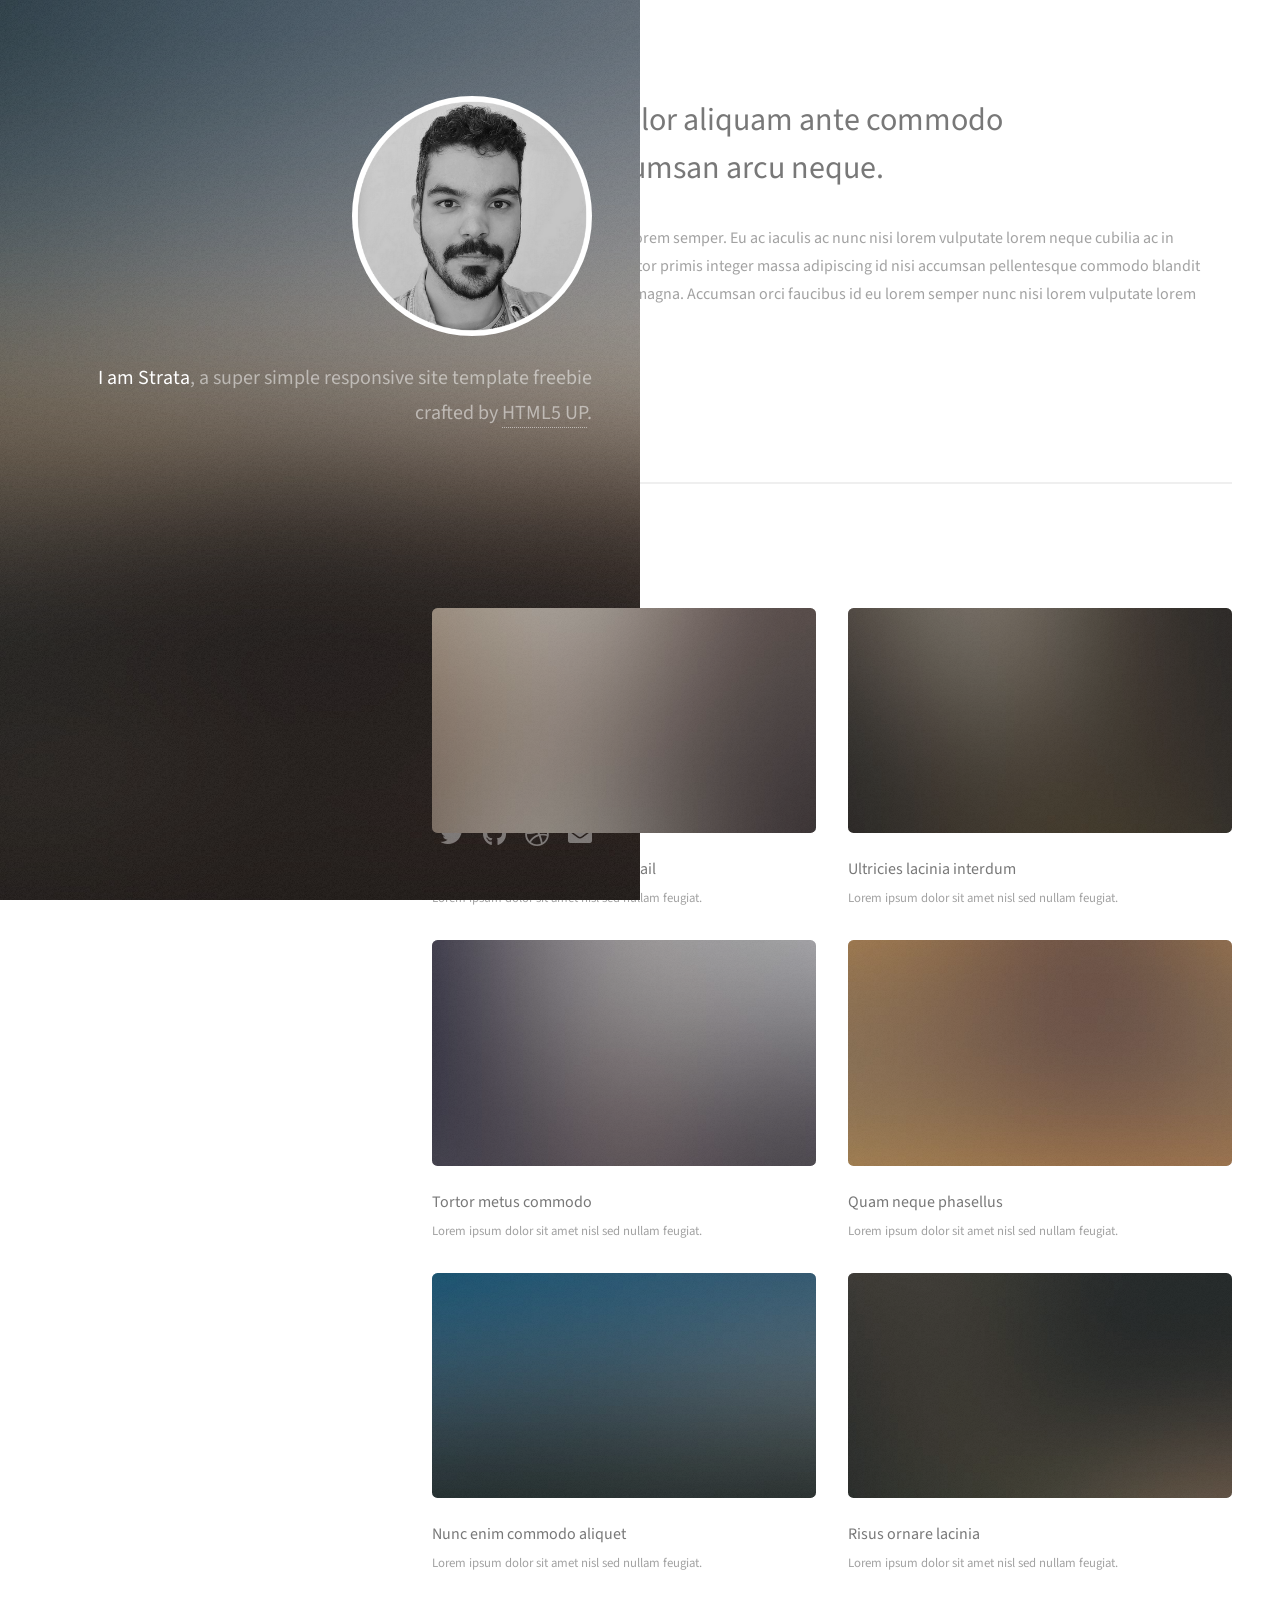
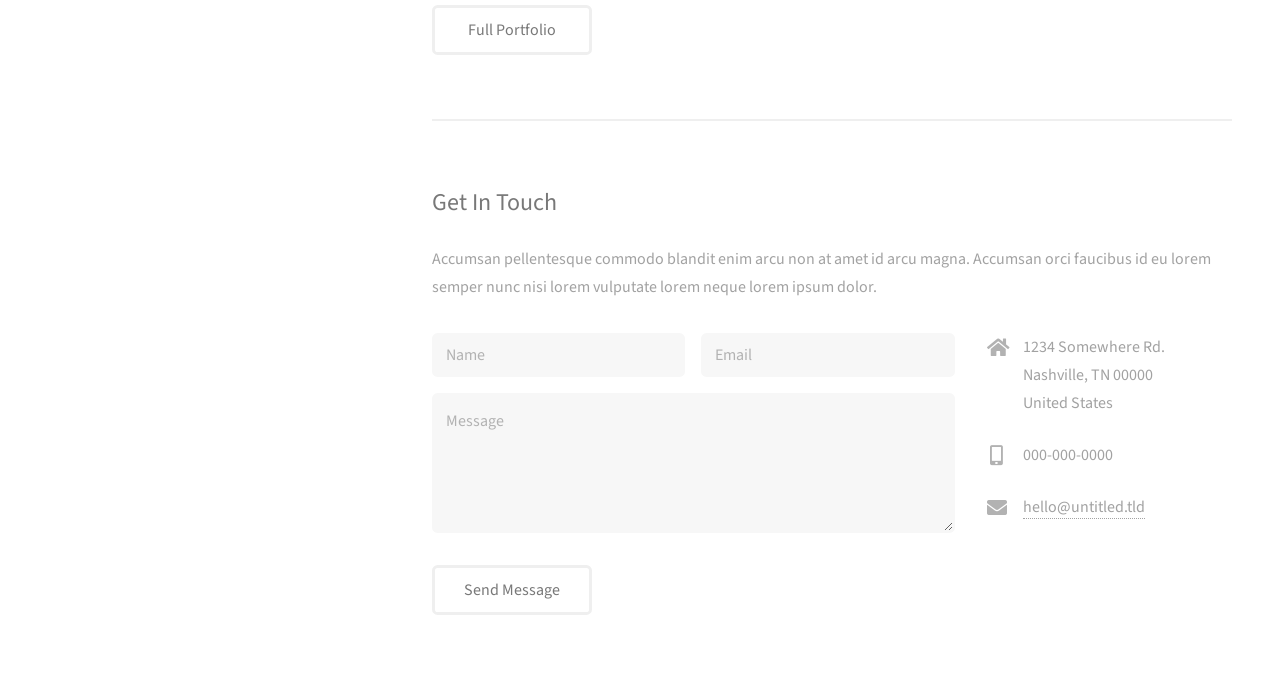
==== commit ec157c44: "okay" ====
--- a/index.html
+++ b/index.html
@@ -1,109 +1,451 @@
 <!DOCTYPE HTML>
-
 <html>
 	<head>
+		<title>Strata by HTML5 UP</title>
 		<meta charset="utf-8" />
 		<meta name="viewport" content="width=device-width, initial-scale=1, user-scalable=no" />
 		<link rel="stylesheet" href="assets/css/main.css" />
 	</head>
 	<body class="is-preload">
 
-		<!-- Wrapper -->
-			<div id="wrapper">
-
-				<!-- Main -->
-					<div id="main">
-						<div class="inner">
-
-							<!-- Header -->
-								<header id="header">
-									<a href="index.html" class="logo"><strong>Caio Caló</strong> Business and Data Analyst </a>
-								</header>
-
-							<!-- Banner -->
-								<section id="banner">
-									<span class="image object">
-										<img src="images/pic10.jpg" alt="" />
-									</span>
-									<div class="content">
-										<header>
-											<h1>Hi, I’m Caio<br/>
-											</h1>
-											<p>About me</p>
-										</header>
-										<p>I'm an experienced Business and Data Analyst passionate about tackling complex problems and working on end-to-end solutions across a wide array of industries. My interest in data analysis and decision science has led me to explore the ways in which data can be leveraged to drive insights and improve decision-making. In this space, I aim to showcase my journey of learning and exploration within these fields.</p>
+		<!-- Header -->
+			<header id="header">
+				<div class="inner">
+					<a href="#" class="image avatar"><img src="images/avatar.jpg" alt="" /></a>
+					<h1><strong>I am Strata</strong>, a super simple<br />
+					responsive site template freebie<br />
+					crafted by <a href="http://html5up.net">HTML5 UP</a>.</h1>
+				</div>
+			</header>
+
+		<!-- Main -->
+			<div id="main">
+
+				<!-- One -->
+					<section id="one">
+						<header class="major">
+							<h2>Ipsum lorem dolor aliquam ante commodo<br />
+							magna sed accumsan arcu neque.</h2>
+						</header>
+						<p>Accumsan orci faucibus id eu lorem semper. Eu ac iaculis ac nunc nisi lorem vulputate lorem neque cubilia ac in adipiscing in curae lobortis tortor primis integer massa adipiscing id nisi accumsan pellentesque commodo blandit enim arcu non at amet id arcu magna. Accumsan orci faucibus id eu lorem semper nunc nisi lorem vulputate lorem neque cubilia.</p>
+						<ul class="actions">
+							<li><a href="#" class="button">Learn More</a></li>
+						</ul>
+					</section>
+
+				<!-- Two -->
+					<section id="two">
+						<h2>Projects</h2>
+						<div class="row">
+							<article class="col-6 col-12-xsmall work-item">
+								<a href="images/fulls/01.jpg" class="image fit thumb"><img src="images/thumbs/01.jpg" alt="" /></a>
+								<h3>Avoiding consumer Churn - Retail</h3>
+								<p>Lorem ipsum dolor sit amet nisl sed nullam feugiat.</p>
+							</article>
+							<article class="col-6 col-12-xsmall work-item">
+								<a href="images/fulls/02.jpg" class="image fit thumb"><img src="images/thumbs/02.jpg" alt="" /></a>
+								<h3>Ultricies lacinia interdum</h3>
+								<p>Lorem ipsum dolor sit amet nisl sed nullam feugiat.</p>
+							</article>
+							<article class="col-6 col-12-xsmall work-item">
+								<a href="images/fulls/03.jpg" class="image fit thumb"><img src="images/thumbs/03.jpg" alt="" /></a>
+								<h3>Tortor metus commodo</h3>
+								<p>Lorem ipsum dolor sit amet nisl sed nullam feugiat.</p>
+							</article>
+							<article class="col-6 col-12-xsmall work-item">
+								<a href="images/fulls/04.jpg" class="image fit thumb"><img src="images/thumbs/04.jpg" alt="" /></a>
+								<h3>Quam neque phasellus</h3>
+								<p>Lorem ipsum dolor sit amet nisl sed nullam feugiat.</p>
+							</article>
+							<article class="col-6 col-12-xsmall work-item">
+								<a href="images/fulls/05.jpg" class="image fit thumb"><img src="images/thumbs/05.jpg" alt="" /></a>
+								<h3>Nunc enim commodo aliquet</h3>
+								<p>Lorem ipsum dolor sit amet nisl sed nullam feugiat.</p>
+							</article>
+							<article class="col-6 col-12-xsmall work-item">
+								<a href="images/fulls/06.jpg" class="image fit thumb"><img src="images/thumbs/06.jpg" alt="" /></a>
+								<h3>Risus ornare lacinia</h3>
+								<p>Lorem ipsum dolor sit amet nisl sed nullam feugiat.</p>
+							</article>
+						</div>
+						<ul class="actions">
+							<li><a href="#" class="button">Full Portfolio</a></li>
+						</ul>
+					</section>
+
+				<!-- Three -->
+					<section id="three">
+						<h2>Get In Touch</h2>
+						<p>Accumsan pellentesque commodo blandit enim arcu non at amet id arcu magna. Accumsan orci faucibus id eu lorem semper nunc nisi lorem vulputate lorem neque lorem ipsum dolor.</p>
+						<div class="row">
+							<div class="col-8 col-12-small">
+								<form method="post" action="#">
+									<div class="row gtr-uniform gtr-50">
+										<div class="col-6 col-12-xsmall"><input type="text" name="name" id="name" placeholder="Name" /></div>
+										<div class="col-6 col-12-xsmall"><input type="email" name="email" id="email" placeholder="Email" /></div>
+										<div class="col-12"><textarea name="message" id="message" placeholder="Message" rows="4"></textarea></div>
+									</div>
+								</form>
+								<ul class="actions">
+									<li><input type="submit" value="Send Message" /></li>
+								</ul>
+							</div>
+							<div class="col-4 col-12-small">
+								<ul class="labeled-icons">
+									<li>
+										<h3 class="icon solid fa-home"><span class="label">Address</span></h3>
+										1234 Somewhere Rd.<br />
+										Nashville, TN 00000<br />
+										United States
+									</li>
+									<li>
+										<h3 class="icon solid fa-mobile-alt"><span class="label">Phone</span></h3>
+										000-000-0000
+									</li>
+									<li>
+										<h3 class="icon solid fa-envelope"><span class="label">Email</span></h3>
+										<a href="#">hello@untitled.tld</a>
+									</li>
+								</ul>
+							</div>
+						</div>
+					</section>
+
+				<!-- Four -->
+				<!--
+					<section id="four">
+						<h2>Elements</h2>
+
+						<section>
+							<h4>Text</h4>
+							<p>This is <b>bold</b> and this is <strong>strong</strong>. This is <i>italic</i> and this is <em>emphasized</em>.
+							This is <sup>superscript</sup> text and this is <sub>subscript</sub> text.
+							This is <u>underlined</u> and this is code: <code>for (;;) { ... }</code>. Finally, <a href="#">this is a link</a>.</p>
+							<hr />
+							<header>
+								<h4>Heading with a Subtitle</h4>
+								<p>Lorem ipsum dolor sit amet nullam id egestas urna aliquam</p>
+							</header>
+							<p>Nunc lacinia ante nunc ac lobortis. Interdum adipiscing gravida odio porttitor sem non mi integer non faucibus ornare mi ut ante amet placerat aliquet. Volutpat eu sed ante lacinia sapien lorem accumsan varius montes viverra nibh in adipiscing blandit tempus accumsan.</p>
+							<header>
+								<h5>Heading with a Subtitle</h5>
+								<p>Lorem ipsum dolor sit amet nullam id egestas urna aliquam</p>
+							</header>
+							<p>Nunc lacinia ante nunc ac lobortis. Interdum adipiscing gravida odio porttitor sem non mi integer non faucibus ornare mi ut ante amet placerat aliquet. Volutpat eu sed ante lacinia sapien lorem accumsan varius montes viverra nibh in adipiscing blandit tempus accumsan.</p>
+							<hr />
+							<h2>Heading Level 2</h2>
+							<h3>Heading Level 3</h3>
+							<h4>Heading Level 4</h4>
+							<h5>Heading Level 5</h5>
+							<h6>Heading Level 6</h6>
+							<hr />
+							<h5>Blockquote</h5>
+							<blockquote>Fringilla nisl. Donec accumsan interdum nisi, quis tincidunt felis sagittis eget tempus euismod. Vestibulum ante ipsum primis in faucibus vestibulum. Blandit adipiscing eu felis iaculis volutpat ac adipiscing accumsan faucibus. Vestibulum ante ipsum primis in faucibus lorem ipsum dolor sit amet nullam adipiscing eu felis.</blockquote>
+							<h5>Preformatted</h5>
+							<pre><code>i = 0;
+
+while (!deck.isInOrder()) {
+print 'Iteration ' + i;
+deck.shuffle();
+i++;
+}
+
+print 'It took ' + i + ' iterations to sort the deck.';</code></pre>
+						</section>
+
+						<section>
+							<h4>Lists</h4>
+							<div class="row">
+								<div class="col-6 col-12-xsmall">
+									<h5>Unordered</h5>
+									<ul>
+										<li>Dolor pulvinar etiam magna etiam.</li>
+										<li>Sagittis adipiscing lorem eleifend.</li>
+										<li>Felis enim feugiat dolore viverra.</li>
+									</ul>
+									<h5>Alternate</h5>
+									<ul class="alt">
+										<li>Dolor pulvinar etiam magna etiam.</li>
+										<li>Sagittis adipiscing lorem eleifend.</li>
+										<li>Felis enim feugiat dolore viverra.</li>
+									</ul>
+								</div>
+								<div class="col-6 col-12-xsmall">
+									<h5>Ordered</h5>
+									<ol>
+										<li>Dolor pulvinar etiam magna etiam.</li>
+										<li>Etiam vel felis at lorem sed viverra.</li>
+										<li>Felis enim feugiat dolore viverra.</li>
+										<li>Dolor pulvinar etiam magna etiam.</li>
+										<li>Etiam vel felis at lorem sed viverra.</li>
+										<li>Felis enim feugiat dolore viverra.</li>
+									</ol>
+									<h5>Icons</h5>
+									<ul class="icons">
+										<li><a href="#" class="icon brands fa-twitter"><span class="label">Twitter</span></a></li>
+										<li><a href="#" class="icon brands fa-facebook-f"><span class="label">Facebook</span></a></li>
+										<li><a href="#" class="icon brands fa-instagram"><span class="label">Instagram</span></a></li>
+										<li><a href="#" class="icon brands fa-github"><span class="label">Github</span></a></li>
+										<li><a href="#" class="icon brands fa-dribbble"><span class="label">Dribbble</span></a></li>
+										<li><a href="#" class="icon brands fa-tumblr"><span class="label">Tumblr</span></a></li>
+									</ul>
+								</div>
+							</div>
+							<h5>Actions</h5>
+							<ul class="actions">
+								<li><a href="#" class="button primary">Default</a></li>
+								<li><a href="#" class="button">Default</a></li>
+							</ul>
+							<ul class="actions small">
+								<li><a href="#" class="button primary small">Small</a></li>
+								<li><a href="#" class="button small">Small</a></li>
+							</ul>
+							<div class="row">
+								<div class="col-6 col-12-small">
+									<ul class="actions stacked">
+										<li><a href="#" class="button primary">Default</a></li>
+										<li><a href="#" class="button">Default</a></li>
+									</ul>
+								</div>
+								<div class="col-6 col-12-small">
+									<ul class="actions stacked">
+										<li><a href="#" class="button primary small">Small</a></li>
+										<li><a href="#" class="button small">Small</a></li>
+									</ul>
+								</div>
+								<div class="col-6 col-12-small">
+									<ul class="actions stacked">
+										<li><a href="#" class="button primary fit">Default</a></li>
+										<li><a href="#" class="button fit">Default</a></li>
+									</ul>
+								</div>
+								<div class="col-6 col-12-small">
+									<ul class="actions stacked">
+										<li><a href="#" class="button primary small fit">Small</a></li>
+										<li><a href="#" class="button small fit">Small</a></li>
+									</ul>
+								</div>
+							</div>
+						</section>
+
+						<section>
+							<h4>Table</h4>
+							<h5>Default</h5>
+							<div class="table-wrapper">
+								<table>
+									<thead>
+										<tr>
+											<th>Name</th>
+											<th>Description</th>
+											<th>Price</th>
+										</tr>
+									</thead>
+									<tbody>
+										<tr>
+											<td>Item One</td>
+											<td>Ante turpis integer aliquet porttitor.</td>
+											<td>29.99</td>
+										</tr>
+										<tr>
+											<td>Item Two</td>
+											<td>Vis ac commodo adipiscing arcu aliquet.</td>
+											<td>19.99</td>
+										</tr>
+										<tr>
+											<td>Item Three</td>
+											<td> Morbi faucibus arcu accumsan lorem.</td>
+											<td>29.99</td>
+										</tr>
+										<tr>
+											<td>Item Four</td>
+											<td>Vitae integer tempus condimentum.</td>
+											<td>19.99</td>
+										</tr>
+										<tr>
+											<td>Item Five</td>
+											<td>Ante turpis integer aliquet porttitor.</td>
+											<td>29.99</td>
+										</tr>
+									</tbody>
+									<tfoot>
+										<tr>
+											<td colspan="2"></td>
+											<td>100.00</td>
+										</tr>
+									</tfoot>
+								</table>
+							</div>
+
+							<h5>Alternate</h5>
+							<div class="table-wrapper">
+								<table class="alt">
+									<thead>
+										<tr>
+											<th>Name</th>
+											<th>Description</th>
+											<th>Price</th>
+										</tr>
+									</thead>
+									<tbody>
+										<tr>
+											<td>Item One</td>
+											<td>Ante turpis integer aliquet porttitor.</td>
+											<td>29.99</td>
+										</tr>
+										<tr>
+											<td>Item Two</td>
+											<td>Vis ac commodo adipiscing arcu aliquet.</td>
+											<td>19.99</td>
+										</tr>
+										<tr>
+											<td>Item Three</td>
+											<td> Morbi faucibus arcu accumsan lorem.</td>
+											<td>29.99</td>
+										</tr>
+										<tr>
+											<td>Item Four</td>
+											<td>Vitae integer tempus condimentum.</td>
+											<td>19.99</td>
+										</tr>
+										<tr>
+											<td>Item Five</td>
+											<td>Ante turpis integer aliquet porttitor.</td>
+											<td>29.99</td>
+										</tr>
+									</tbody>
+									<tfoot>
+										<tr>
+											<td colspan="2"></td>
+											<td>100.00</td>
+										</tr>
+									</tfoot>
+								</table>
+							</div>
+						</section>
+
+						<section>
+							<h4>Buttons</h4>
+							<ul class="actions">
+								<li><a href="#" class="button primary">Primary</a></li>
+								<li><a href="#" class="button">Default</a></li>
+							</ul>
+							<ul class="actions">
+								<li><a href="#" class="button large">Large</a></li>
+								<li><a href="#" class="button">Default</a></li>
+								<li><a href="#" class="button small">Small</a></li>
+							</ul>
+							<ul class="actions fit">
+								<li><a href="#" class="button primary fit">Fit</a></li>
+								<li><a href="#" class="button fit">Fit</a></li>
+							</ul>
+							<ul class="actions fit small">
+								<li><a href="#" class="button primary fit small">Fit + Small</a></li>
+								<li><a href="#" class="button fit small">Fit + Small</a></li>
+							</ul>
+							<ul class="actions">
+								<li><a href="#" class="button primary icon solid fa-download">Icon</a></li>
+								<li><a href="#" class="button icon solid fa-download">Icon</a></li>
+							</ul>
+							<ul class="actions">
+								<li><span class="button primary disabled">Primary</span></li>
+								<li><span class="button disabled">Default</span></li>
+							</ul>
+						</section>
+
+						<section>
+							<h4>Form</h4>
+							<form method="post" action="#">
+								<div class="row gtr-uniform gtr-50">
+									<div class="col-6 col-12-xsmall">
+										<input type="text" name="demo-name" id="demo-name" value="" placeholder="Name" />
+									</div>
+									<div class="col-6 col-12-xsmall">
+										<input type="email" name="demo-email" id="demo-email" value="" placeholder="Email" />
+									</div>
+									<div class="col-12">
+										<select name="demo-category" id="demo-category">
+											<option value="">- Category -</option>
+											<option value="1">Manufacturing</option>
+											<option value="1">Shipping</option>
+											<option value="1">Administration</option>
+											<option value="1">Human Resources</option>
+										</select>
+									</div>
+									<div class="col-4 col-12-small">
+										<input type="radio" id="demo-priority-low" name="demo-priority" checked>
+										<label for="demo-priority-low">Low Priority</label>
+									</div>
+									<div class="col-4 col-12-small">
+										<input type="radio" id="demo-priority-normal" name="demo-priority">
+										<label for="demo-priority-normal">Normal Priority</label>
+									</div>
+									<div class="col-4 col-12-small">
+										<input type="radio" id="demo-priority-high" name="demo-priority">
+										<label for="demo-priority-high">High Priority</label>
+									</div>
+									<div class="col-6 col-12-small">
+										<input type="checkbox" id="demo-copy" name="demo-copy">
+										<label for="demo-copy">Email me a copy of this message</label>
+									</div>
+									<div class="col-6 col-12-small">
+										<input type="checkbox" id="demo-human" name="demo-human" checked>
+										<label for="demo-human">I am a human and not a robot</label>
+									</div>
+									<div class="col-12">
+										<textarea name="demo-message" id="demo-message" placeholder="Enter your message" rows="6"></textarea>
+									</div>
+									<div class="col-12">
 										<ul class="actions">
-											<li><a href="#" class="button big">CV</a> <a href="https://github.com/caio-calo" class="button big">GitHub</a> <a href="#" class="button big">Projects</a> <a href="https://www.linkedin.com/in/caiocalo" class="button big">LinkedIn</a> </li>
+											<li><input type="submit" value="Send Message" class="primary" /></li>
+											<li><input type="reset" value="Reset" /></li>
 										</ul>
 									</div>
-									
-								</section>
-
-
-							<!-- Section -->
-								<section>
-									<header class="major">
-										<h2>Projects</h2>
-									</header>
-									<div class="posts">
-										<article>
-											<a href="#" class="image"><img src="images/pic01.jpg" alt="" /></a>
-											<h3>Avoinding consumer Churn - Ecommerce</h3>
-											<p>Aenean ornare velit lacus, ac varius enim lorem ullamcorper dolore. Proin aliquam facilisis ante interdum. Sed nulla amet lorem feugiat tempus aliquam.</p>
-											<ul class="actions">
-												<li><a href="#" class="button">More</a></li>
-											</ul>
-										</article>
-										<article>
-											<a href="#" class="image"><img src="images/pic02.jpg" alt="" /></a>
-											<h3>Nulla amet dolore</h3>
-											<p>Aenean ornare velit lacus, ac varius enim lorem ullamcorper dolore. Proin aliquam facilisis ante interdum. Sed nulla amet lorem feugiat tempus aliquam.</p>
-											<ul class="actions">
-												<li><a href="#" class="button">More</a></li>
-											</ul>
-										</article>
-										<article>
-											<a href="#" class="image"><img src="images/pic03.jpg" alt="" /></a>
-											<h3>Tempus ullamcorper</h3>
-											<p>Aenean ornare velit lacus, ac varius enim lorem ullamcorper dolore. Proin aliquam facilisis ante interdum. Sed nulla amet lorem feugiat tempus aliquam.</p>
-											<ul class="actions">
-												<li><a href="#" class="button">More</a></li>
-											</ul>
-										</article>
-										<article>
-											<a href="#" class="image"><img src="images/pic04.jpg" alt="" /></a>
-											<h3>Sed etiam facilis</h3>
-											<p>Aenean ornare velit lacus, ac varius enim lorem ullamcorper dolore. Proin aliquam facilisis ante interdum. Sed nulla amet lorem feugiat tempus aliquam.</p>
-											<ul class="actions">
-												<li><a href="#" class="button">More</a></li>
-											</ul>
-										</article>
-										<article>
-											<a href="#" class="image"><img src="images/pic05.jpg" alt="" /></a>
-											<h3>Feugiat lorem aenean</h3>
-											<p>Aenean ornare velit lacus, ac varius enim lorem ullamcorper dolore. Proin aliquam facilisis ante interdum. Sed nulla amet lorem feugiat tempus aliquam.</p>
-											<ul class="actions">
-												<li><a href="#" class="button">More</a></li>
-											</ul>
-										</article>
-										<article>
-											<a href="#" class="image"><img src="images/pic06.jpg" alt="" /></a>
-											<h3>Amet varius aliquam</h3>
-											<p>Aenean ornare velit lacus, ac varius enim lorem ullamcorper dolore. Proin aliquam facilisis ante interdum. Sed nulla amet lorem feugiat tempus aliquam.</p>
-											<ul class="actions">
-												<li><a href="#" class="button">More</a></li>
-											</ul>
-										</article>
-									</div>
-								</section>
-
-						</div>
-					</div>
+								</div>
+							</form>
+						</section>
+
+						<section>
+							<h4>Image</h4>
+							<h5>Fit</h5>
+							<div class="box alt">
+								<div class="row gtr-50 gtr-uniform">
+									<div class="col-12"><span class="image fit"><img src="images/fulls/05.jpg" alt="" /></span></div>
+									<div class="col-4"><span class="image fit"><img src="images/thumbs/01.jpg" alt="" /></span></div>
+									<div class="col-4"><span class="image fit"><img src="images/thumbs/02.jpg" alt="" /></span></div>
+									<div class="col-4"><span class="image fit"><img src="images/thumbs/03.jpg" alt="" /></span></div>
+									<div class="col-4"><span class="image fit"><img src="images/thumbs/04.jpg" alt="" /></span></div>
+									<div class="col-4"><span class="image fit"><img src="images/thumbs/05.jpg" alt="" /></span></div>
+									<div class="col-4"><span class="image fit"><img src="images/thumbs/06.jpg" alt="" /></span></div>
+									<div class="col-4"><span class="image fit"><img src="images/thumbs/03.jpg" alt="" /></span></div>
+									<div class="col-4"><span class="image fit"><img src="images/thumbs/02.jpg" alt="" /></span></div>
+									<div class="col-4"><span class="image fit"><img src="images/thumbs/01.jpg" alt="" /></span></div>
+								</div>
+							</div>
+							<h5>Left &amp; Right</h5>
+							<p><span class="image left"><img src="images/avatar.jpg" alt="" /></span>Fringilla nisl. Donec accumsan interdum nisi, quis tincidunt felis sagittis eget. tempus euismod. Vestibulum ante ipsum primis in faucibus vestibulum. Blandit adipiscing eu felis iaculis volutpat ac adipiscing accumsan eu faucibus. Integer ac pellentesque praesent tincidunt felis sagittis eget. tempus euismod. Vestibulum ante ipsum primis in faucibus vestibulum. Blandit adipiscing eu felis iaculis volutpat ac adipiscing accumsan eu faucibus. Integer ac pellentesque praesent. Donec accumsan interdum nisi, quis tincidunt felis sagittis eget. tempus euismod. Vestibulum ante ipsum primis in faucibus vestibulum. Blandit adipiscing eu felis iaculis volutpat ac adipiscing accumsan eu faucibus. Integer ac pellentesque praesent tincidunt felis sagittis eget. tempus euismod. Vestibulum ante ipsum primis in faucibus vestibulum. Blandit adipiscing eu felis iaculis volutpat ac adipiscing accumsan eu faucibus. Integer ac pellentesque praesent.</p>
+							<p><span class="image right"><img src="images/avatar.jpg" alt="" /></span>Fringilla nisl. Donec accumsan interdum nisi, quis tincidunt felis sagittis eget. tempus euismod. Vestibulum ante ipsum primis in faucibus vestibulum. Blandit adipiscing eu felis iaculis volutpat ac adipiscing accumsan eu faucibus. Integer ac pellentesque praesent tincidunt felis sagittis eget. tempus euismod. Vestibulum ante ipsum primis in faucibus vestibulum. Blandit adipiscing eu felis iaculis volutpat ac adipiscing accumsan eu faucibus. Integer ac pellentesque praesent. Donec accumsan interdum nisi, quis tincidunt felis sagittis eget. tempus euismod. Vestibulum ante ipsum primis in faucibus vestibulum. Blandit adipiscing eu felis iaculis volutpat ac adipiscing accumsan eu faucibus. Integer ac pellentesque praesent tincidunt felis sagittis eget. tempus euismod. Vestibulum ante ipsum primis in faucibus vestibulum. Blandit adipiscing eu felis iaculis volutpat ac adipiscing accumsan eu faucibus. Integer ac pellentesque praesent.</p>
+						</section>
+
+					</section>
+				-->
 
 			</div>
+
+		<!-- Footer -->
+			<footer id="footer">
+				<div class="inner">
+					<ul class="icons">
+						<li><a href="#" class="icon brands fa-twitter"><span class="label">Twitter</span></a></li>
+						<li><a href="#" class="icon brands fa-github"><span class="label">Github</span></a></li>
+						<li><a href="#" class="icon brands fa-dribbble"><span class="label">Dribbble</span></a></li>
+						<li><a href="#" class="icon solid fa-envelope"><span class="label">Email</span></a></li>
+					</ul>
+				</div>
+			</footer>
 
 		<!-- Scripts -->
 			<script src="assets/js/jquery.min.js"></script>
+			<script src="assets/js/jquery.poptrox.min.js"></script>
 			<script src="assets/js/browser.min.js"></script>
 			<script src="assets/js/breakpoints.min.js"></script>
 			<script src="assets/js/util.js"></script>
--- a/assets/css/main.css
+++ b/assets/css/main.css
@@ -1,10 +1,12 @@
-@import url(fontawesome-all.min.css);
-@import url("https://fonts.googleapis.com/css?family=Open+Sans:400,600,400italic,600italic|Roboto+Slab:400,700");
+@import url("fontawesome-all.min.css");
+@import url("https://fonts.googleapis.com/css?family=Source+Sans+Pro:400,400italic");
+
 /*
-	Editorial by HTML5 UP
+	Strata by HTML5 UP
 	html5up.net | @ajlkn
 	Free for personal and commercial use under the CCA 3.0 license (html5up.net/license)
 */
+
 html, body, div, span, applet, object,
 iframe, h1, h2, h3, h4, h5, h6, p, blockquote,
 pre, a, abbr, acronym, address, big, cite,
@@ -16,2259 +18,3204 @@
 canvas, details, embed, figure, figcaption,
 footer, header, hgroup, menu, nav, output, ruby,
 section, summary, time, mark, audio, video {
-  margin: 0;
-  padding: 0;
-  border: 0;
-  font-size: 100%;
-  font: inherit;
-  vertical-align: baseline; }
+	margin: 0;
+	padding: 0;
+	border: 0;
+	font-size: 100%;
+	font: inherit;
+	vertical-align: baseline;}
 
 article, aside, details, figcaption, figure,
 footer, header, hgroup, menu, nav, section {
-  display: block; }
+	display: block;}
 
 body {
-  line-height: 1; }
+	line-height: 1;
+}
 
 ol, ul {
-  list-style: none; }
+	list-style: none;
+}
 
 blockquote, q {
-  quotes: none; }
-  blockquote:before, blockquote:after, q:before, q:after {
-    content: '';
-    content: none; }
+	quotes: none;
+}
+
+	blockquote:before, blockquote:after, q:before, q:after {
+		content: '';
+		content: none;
+	}
 
 table {
-  border-collapse: collapse;
-  border-spacing: 0; }
+	border-collapse: collapse;
+	border-spacing: 0;
+}
 
 body {
-  -webkit-text-size-adjust: none; }
+	-webkit-text-size-adjust: none;
+}
 
 mark {
-  background-color: transparent;
-  color: inherit; }
+	background-color: transparent;
+	color: inherit;
+}
 
 input::-moz-focus-inner {
-  border: 0;
-  padding: 0; }
+	border: 0;
+	padding: 0;
+}
 
 input, select, textarea {
-  -moz-appearance: none;
-  -webkit-appearance: none;
-  -ms-appearance: none;
-  appearance: none; }
+	-moz-appearance: none;
+	-webkit-appearance: none;
+	-ms-appearance: none;
+	appearance: none;
+}
 
 /* Basic */
-@-ms-viewport {
-  width: device-width; }
-
-body {
-  -ms-overflow-style: scrollbar; }
-
-@media screen and (max-width: 480px) {
-  html, body {
-    min-width: 320px; } }
-
-html {
-  box-sizing: border-box; }
-
-*, *:before, *:after {
-  box-sizing: inherit; }
-
-body {
-  background: #ffffff; }
-  body.is-preload *, body.is-preload *:before, body.is-preload *:after, body.is-resizing *, body.is-resizing *:before, body.is-resizing *:after {
-    -moz-animation: none !important;
-    -webkit-animation: none !important;
-    -ms-animation: none !important;
-    animation: none !important;
-    -moz-transition: none !important;
-    -webkit-transition: none !important;
-    -ms-transition: none !important;
-    transition: none !important; }
-
-/* Type */
-body, input, select, textarea {
-  color: #7f888f;
-  font-family: "Open Sans", sans-serif;
-  font-size: 13pt;
-  font-weight: 400;
-  line-height: 1.65; }
-  @media screen and (max-width: 1680px) {
-    body, input, select, textarea {
-      font-size: 11pt; } }
-  @media screen and (max-width: 1280px) {
-    body, input, select, textarea {
-      font-size: 10pt; } }
-  @media screen and (max-width: 360px) {
-    body, input, select, textarea {
-      font-size: 9pt; } }
-
-a {
-  -moz-transition: color 0.2s ease-in-out, border-bottom-color 0.2s ease-in-out;
-  -webkit-transition: color 0.2s ease-in-out, border-bottom-color 0.2s ease-in-out;
-  -ms-transition: color 0.2s ease-in-out, border-bottom-color 0.2s ease-in-out;
-  transition: color 0.2s ease-in-out, border-bottom-color 0.2s ease-in-out;
-  border-bottom: dotted 1px;
-  color: #386ec0d7;
-  text-decoration: none; }
-  a:hover {
-    border-bottom-color: #386ec0d7;
-    color: #386ec0d7 !important; }
-    a:hover strong {
-      color: inherit; }
-
-strong, b {
-  color: #3d4449;
-  font-weight: 600; }
-
-em, i {
-  font-style: italic; }
-
-p {
-  margin: 0 0 2em 0; }
-
-h1, h2, h3, h4, h5, h6 {
-  color: #3d4449;
-  font-family: "Roboto Slab", serif;
-  font-weight: 700;
-  line-height: 1.5;
-  margin: 0 0 1em 0; }
-  h1 a, h2 a, h3 a, h4 a, h5 a, h6 a {
-    color: inherit;
-    text-decoration: none;
-    border-bottom: 0; }
-
-h1 {
-  font-size: 4em;
-  margin: 0 0 0.5em 0;
-  line-height: 1.3; }
-
-h2 {
-  font-size: 1.75em; }
-
-h3 {
-  font-size: 1.25em; }
-
-h4 {
-  font-size: 1.1em; }
-
-h5 {
-  font-size: 0.9em; }
-
-h6 {
-  font-size: 0.7em; }
-
-@media screen and (max-width: 1680px) {
-  h1 {
-    font-size: 3.5em; } }
-
-@media screen and (max-width: 980px) {
-  h1 {
-    font-size: 3.25em; } }
-
-@media screen and (max-width: 736px) {
-  h1 {
-    font-size: 2em;
-    line-height: 1.4; }
-  h2 {
-    font-size: 1.5em; } }
-
-sub {
-  font-size: 0.8em;
-  position: relative;
-  top: 0.5em; }
-
-sup {
-  font-size: 0.8em;
-  position: relative;
-  top: -0.5em; }
-
-blockquote {
-  border-left: solid 3px rgba(210, 215, 217, 0.75);
-  font-style: italic;
-  margin: 0 0 2em 0;
-  padding: 0.5em 0 0.5em 2em; }
-
-code {
-  background: rgba(230, 235, 237, 0.25);
-  border-radius: 0.375em;
-  border: solid 1px rgba(210, 215, 217, 0.75);
-  font-family: "Courier New", monospace;
-  font-size: 0.9em;
-  margin: 0 0.25em;
-  padding: 0.25em 0.65em; }
-
-pre {
-  -webkit-overflow-scrolling: touch;
-  font-family: "Courier New", monospace;
-  font-size: 0.9em;
-  margin: 0 0 2em 0; }
-  pre code {
-    display: block;
-    line-height: 1.75;
-    padding: 1em 1.5em;
-    overflow-x: auto; }
-
-hr {
-  border: 0;
-  border-bottom: solid 1px rgba(210, 215, 217, 0.75);
-  margin: 2em 0; }
-  hr.major {
-    margin: 3em 0; }
-
-.align-left {
-  text-align: left; }
-
-.align-center {
-  text-align: center; }
-
-.align-right {
-  text-align: right; }
+
+	html {
+		box-sizing: border-box;
+	}
+
+	*, *:before, *:after {
+		box-sizing: inherit;
+	}
+
+	body {
+		background: #fff;
+	}
+
+		body.is-preload *, body.is-preload *:before, body.is-preload *:after {
+			-moz-animation: none !important;
+			-webkit-animation: none !important;
+			-ms-animation: none !important;
+			animation: none !important;
+			-moz-transition: none !important;
+			-webkit-transition: none !important;
+			-ms-transition: none !important;
+			transition: none !important;
+		}
+
+	body, input, select, textarea {
+		color: #a2a2a2;
+		font-family: "Source Sans Pro", Helvetica, sans-serif;
+		font-size: 16pt;
+		font-weight: 400;
+		line-height: 1.75em;
+	}
+
+	a {
+		-moz-transition: color 0.2s ease-in-out, border-color 0.2s ease-in-out;
+		-webkit-transition: color 0.2s ease-in-out, border-color 0.2s ease-in-out;
+		-ms-transition: color 0.2s ease-in-out, border-color 0.2s ease-in-out;
+		transition: color 0.2s ease-in-out, border-color 0.2s ease-in-out;
+		border-bottom: dotted 1px;
+		color: #49bf9d;
+		text-decoration: none;
+	}
+
+		a:hover {
+			border-bottom-color: transparent;
+			color: #49bf9d !important;
+			text-decoration: none;
+		}
+
+	strong, b {
+		color: #787878;
+		font-weight: 400;
+	}
+
+	em, i {
+		font-style: italic;
+	}
+
+	p {
+		margin: 0 0 2em 0;
+	}
+
+	h1, h2, h3, h4, h5, h6 {
+		color: #787878;
+		font-weight: 400;
+		line-height: 1em;
+		margin: 0 0 1em 0;
+	}
+
+		h1 a, h2 a, h3 a, h4 a, h5 a, h6 a {
+			color: inherit;
+			text-decoration: none;
+		}
+
+	h1 {
+		font-size: 2em;
+		line-height: 1.5em;
+	}
+
+	h2 {
+		font-size: 1.5em;
+		line-height: 1.5em;
+	}
+
+	h3 {
+		font-size: 1.25em;
+		line-height: 1.5em;
+	}
+
+	h4 {
+		font-size: 1.1em;
+		line-height: 1.5em;
+	}
+
+	h5 {
+		font-size: 0.9em;
+		line-height: 1.5em;
+	}
+
+	h6 {
+		font-size: 0.7em;
+		line-height: 1.5em;
+	}
+
+	sub {
+		font-size: 0.8em;
+		position: relative;
+		top: 0.5em;
+	}
+
+	sup {
+		font-size: 0.8em;
+		position: relative;
+		top: -0.5em;
+	}
+
+	hr {
+		border: 0;
+		border-bottom: solid 2px #efefef;
+		margin: 2em 0;
+	}
+
+		hr.major {
+			margin: 3em 0;
+		}
+
+	blockquote {
+		border-left: solid 6px #efefef;
+		font-style: italic;
+		margin: 0 0 2em 0;
+		padding: 0.5em 0 0.5em 1.5em;
+	}
+
+	code {
+		background: #f7f7f7;
+		border-radius: 0.35em;
+		border: solid 2px #efefef;
+		font-family: "Courier New", monospace;
+		font-size: 0.9em;
+		margin: 0 0.25em;
+		padding: 0.25em 0.65em;
+	}
+
+	pre {
+		-webkit-overflow-scrolling: touch;
+		font-family: "Courier New", monospace;
+		font-size: 0.9em;
+		margin: 0 0 2em 0;
+	}
+
+		pre code {
+			display: block;
+			line-height: 1.75em;
+			padding: 1em 1.5em;
+			overflow-x: auto;
+		}
+
+	.align-left {
+		text-align: left;
+	}
+
+	.align-center {
+		text-align: center;
+	}
+
+	.align-right {
+		text-align: right;
+	}
+
+/* Container */
+
+	.container {
+		margin: 0 auto;
+		max-width: calc(100% - 4em);
+		width: 100%;
+	}
+
+		.container.xsmall {
+			width: 25%;
+		}
+
+		.container.small {
+			width: 50%;
+		}
+
+		.container.medium {
+			width: 75%;
+		}
+
+		.container.large {
+			width: 125%;
+		}
+
+		.container.xlarge {
+			width: 150%;
+		}
+
+		.container.max {
+			width: 100%;
+		}
+
+		@media screen and (max-width: 980px) {
+
+			.container {
+				width: 100% !important;
+				max-width: 100% !important;
+			}
+
+		}
+
+		@media screen and (max-width: 480px) {
+
+			.container {
+				max-width: calc(100% - 3em);
+			}
+
+		}
 
 /* Row */
-.row {
-  display: flex;
-  flex-wrap: wrap;
-  box-sizing: border-box;
-  align-items: stretch; }
-  .row > * {
-    box-sizing: border-box; }
-  .row.gtr-uniform > * > :last-child {
-    margin-bottom: 0; }
-  .row.aln-left {
-    justify-content: flex-start; }
-  .row.aln-center {
-    justify-content: center; }
-  .row.aln-right {
-    justify-content: flex-end; }
-  .row.aln-top {
-    align-items: flex-start; }
-  .row.aln-middle {
-    align-items: center; }
-  .row.aln-bottom {
-    align-items: flex-end; }
-  .row > .imp {
-    order: -1; }
-  .row > .col-1 {
-    width: 8.33333%; }
-  .row > .off-1 {
-    margin-left: 8.33333%; }
-  .row > .col-2 {
-    width: 16.66667%; }
-  .row > .off-2 {
-    margin-left: 16.66667%; }
-  .row > .col-3 {
-    width: 25%; }
-  .row > .off-3 {
-    margin-left: 25%; }
-  .row > .col-4 {
-    width: 33.33333%; }
-  .row > .off-4 {
-    margin-left: 33.33333%; }
-  .row > .col-5 {
-    width: 41.66667%; }
-  .row > .off-5 {
-    margin-left: 41.66667%; }
-  .row > .col-6 {
-    width: 50%; }
-  .row > .off-6 {
-    margin-left: 50%; }
-  .row > .col-7 {
-    width: 58.33333%; }
-  .row > .off-7 {
-    margin-left: 58.33333%; }
-  .row > .col-8 {
-    width: 66.66667%; }
-  .row > .off-8 {
-    margin-left: 66.66667%; }
-  .row > .col-9 {
-    width: 75%; }
-  .row > .off-9 {
-    margin-left: 75%; }
-  .row > .col-10 {
-    width: 83.33333%; }
-  .row > .off-10 {
-    margin-left: 83.33333%; }
-  .row > .col-11 {
-    width: 91.66667%; }
-  .row > .off-11 {
-    margin-left: 91.66667%; }
-  .row > .col-12 {
-    width: 100%; }
-  .row > .off-12 {
-    margin-left: 100%; }
-  .row.gtr-0 {
-    margin-top: 0;
-    margin-left: 0em; }
-    .row.gtr-0 > * {
-      padding: 0 0 0 0em; }
-    .row.gtr-0.gtr-uniform {
-      margin-top: 0em; }
-      .row.gtr-0.gtr-uniform > * {
-        padding-top: 0em; }
-  .row.gtr-25 {
-    margin-top: 0;
-    margin-left: -0.375em; }
-    .row.gtr-25 > * {
-      padding: 0 0 0 0.375em; }
-    .row.gtr-25.gtr-uniform {
-      margin-top: -0.375em; }
-      .row.gtr-25.gtr-uniform > * {
-        padding-top: 0.375em; }
-  .row.gtr-50 {
-    margin-top: 0;
-    margin-left: -0.75em; }
-    .row.gtr-50 > * {
-      padding: 0 0 0 0.75em; }
-    .row.gtr-50.gtr-uniform {
-      margin-top: -0.75em; }
-      .row.gtr-50.gtr-uniform > * {
-        padding-top: 0.75em; }
-  .row {
-    margin-top: 0;
-    margin-left: -1.5em; }
-    .row > * {
-      padding: 0 0 0 1.5em; }
-    .row.gtr-uniform {
-      margin-top: -1.5em; }
-      .row.gtr-uniform > * {
-        padding-top: 1.5em; }
-  .row.gtr-150 {
-    margin-top: 0;
-    margin-left: -2.25em; }
-    .row.gtr-150 > * {
-      padding: 0 0 0 2.25em; }
-    .row.gtr-150.gtr-uniform {
-      margin-top: -2.25em; }
-      .row.gtr-150.gtr-uniform > * {
-        padding-top: 2.25em; }
-  .row.gtr-200 {
-    margin-top: 0;
-    margin-left: -3em; }
-    .row.gtr-200 > * {
-      padding: 0 0 0 3em; }
-    .row.gtr-200.gtr-uniform {
-      margin-top: -3em; }
-      .row.gtr-200.gtr-uniform > * {
-        padding-top: 3em; }
-  @media screen and (max-width: 1680px) {
-    .row {
-      display: flex;
-      flex-wrap: wrap;
-      box-sizing: border-box;
-      align-items: stretch; }
-      .row > * {
-        box-sizing: border-box; }
-      .row.gtr-uniform > * > :last-child {
-        margin-bottom: 0; }
-      .row.aln-left {
-        justify-content: flex-start; }
-      .row.aln-center {
-        justify-content: center; }
-      .row.aln-right {
-        justify-content: flex-end; }
-      .row.aln-top {
-        align-items: flex-start; }
-      .row.aln-middle {
-        align-items: center; }
-      .row.aln-bottom {
-        align-items: flex-end; }
-      .row > .imp-xlarge {
-        order: -1; }
-      .row > .col-1-xlarge {
-        width: 8.33333%; }
-      .row > .off-1-xlarge {
-        margin-left: 8.33333%; }
-      .row > .col-2-xlarge {
-        width: 16.66667%; }
-      .row > .off-2-xlarge {
-        margin-left: 16.66667%; }
-      .row > .col-3-xlarge {
-        width: 25%; }
-      .row > .off-3-xlarge {
-        margin-left: 25%; }
-      .row > .col-4-xlarge {
-        width: 33.33333%; }
-      .row > .off-4-xlarge {
-        margin-left: 33.33333%; }
-      .row > .col-5-xlarge {
-        width: 41.66667%; }
-      .row > .off-5-xlarge {
-        margin-left: 41.66667%; }
-      .row > .col-6-xlarge {
-        width: 50%; }
-      .row > .off-6-xlarge {
-        margin-left: 50%; }
-      .row > .col-7-xlarge {
-        width: 58.33333%; }
-      .row > .off-7-xlarge {
-        margin-left: 58.33333%; }
-      .row > .col-8-xlarge {
-        width: 66.66667%; }
-      .row > .off-8-xlarge {
-        margin-left: 66.66667%; }
-      .row > .col-9-xlarge {
-        width: 75%; }
-      .row > .off-9-xlarge {
-        margin-left: 75%; }
-      .row > .col-10-xlarge {
-        width: 83.33333%; }
-      .row > .off-10-xlarge {
-        margin-left: 83.33333%; }
-      .row > .col-11-xlarge {
-        width: 91.66667%; }
-      .row > .off-11-xlarge {
-        margin-left: 91.66667%; }
-      .row > .col-12-xlarge {
-        width: 100%; }
-      .row > .off-12-xlarge {
-        margin-left: 100%; }
-      .row.gtr-0 {
-        margin-top: 0;
-        margin-left: 0em; }
-        .row.gtr-0 > * {
-          padding: 0 0 0 0em; }
-        .row.gtr-0.gtr-uniform {
-          margin-top: 0em; }
-          .row.gtr-0.gtr-uniform > * {
-            padding-top: 0em; }
-      .row.gtr-25 {
-        margin-top: 0;
-        margin-left: -0.375em; }
-        .row.gtr-25 > * {
-          padding: 0 0 0 0.375em; }
-        .row.gtr-25.gtr-uniform {
-          margin-top: -0.375em; }
-          .row.gtr-25.gtr-uniform > * {
-            padding-top: 0.375em; }
-      .row.gtr-50 {
-        margin-top: 0;
-        margin-left: -0.75em; }
-        .row.gtr-50 > * {
-          padding: 0 0 0 0.75em; }
-        .row.gtr-50.gtr-uniform {
-          margin-top: -0.75em; }
-          .row.gtr-50.gtr-uniform > * {
-            padding-top: 0.75em; }
-      .row {
-        margin-top: 0;
-        margin-left: -1.5em; }
-        .row > * {
-          padding: 0 0 0 1.5em; }
-        .row.gtr-uniform {
-          margin-top: -1.5em; }
-          .row.gtr-uniform > * {
-            padding-top: 1.5em; }
-      .row.gtr-150 {
-        margin-top: 0;
-        margin-left: -2.25em; }
-        .row.gtr-150 > * {
-          padding: 0 0 0 2.25em; }
-        .row.gtr-150.gtr-uniform {
-          margin-top: -2.25em; }
-          .row.gtr-150.gtr-uniform > * {
-            padding-top: 2.25em; }
-      .row.gtr-200 {
-        margin-top: 0;
-        margin-left: -3em; }
-        .row.gtr-200 > * {
-          padding: 0 0 0 3em; }
-        .row.gtr-200.gtr-uniform {
-          margin-top: -3em; }
-          .row.gtr-200.gtr-uniform > * {
-            padding-top: 3em; } }
-  @media screen and (max-width: 1280px) {
-    .row {
-      display: flex;
-      flex-wrap: wrap;
-      box-sizing: border-box;
-      align-items: stretch; }
-      .row > * {
-        box-sizing: border-box; }
-      .row.gtr-uniform > * > :last-child {
-        margin-bottom: 0; }
-      .row.aln-left {
-        justify-content: flex-start; }
-      .row.aln-center {
-        justify-content: center; }
-      .row.aln-right {
-        justify-content: flex-end; }
-      .row.aln-top {
-        align-items: flex-start; }
-      .row.aln-middle {
-        align-items: center; }
-      .row.aln-bottom {
-        align-items: flex-end; }
-      .row > .imp-large {
-        order: -1; }
-      .row > .col-1-large {
-        width: 8.33333%; }
-      .row > .off-1-large {
-        margin-left: 8.33333%; }
-      .row > .col-2-large {
-        width: 16.66667%; }
-      .row > .off-2-large {
-        margin-left: 16.66667%; }
-      .row > .col-3-large {
-        width: 25%; }
-      .row > .off-3-large {
-        margin-left: 25%; }
-      .row > .col-4-large {
-        width: 33.33333%; }
-      .row > .off-4-large {
-        margin-left: 33.33333%; }
-      .row > .col-5-large {
-        width: 41.66667%; }
-      .row > .off-5-large {
-        margin-left: 41.66667%; }
-      .row > .col-6-large {
-        width: 50%; }
-      .row > .off-6-large {
-        margin-left: 50%; }
-      .row > .col-7-large {
-        width: 58.33333%; }
-      .row > .off-7-large {
-        margin-left: 58.33333%; }
-      .row > .col-8-large {
-        width: 66.66667%; }
-      .row > .off-8-large {
-        margin-left: 66.66667%; }
-      .row > .col-9-large {
-        width: 75%; }
-      .row > .off-9-large {
-        margin-left: 75%; }
-      .row > .col-10-large {
-        width: 83.33333%; }
-      .row > .off-10-large {
-        margin-left: 83.33333%; }
-      .row > .col-11-large {
-        width: 91.66667%; }
-      .row > .off-11-large {
-        margin-left: 91.66667%; }
-      .row > .col-12-large {
-        width: 100%; }
-      .row > .off-12-large {
-        margin-left: 100%; }
-      .row.gtr-0 {
-        margin-top: 0;
-        margin-left: 0em; }
-        .row.gtr-0 > * {
-          padding: 0 0 0 0em; }
-        .row.gtr-0.gtr-uniform {
-          margin-top: 0em; }
-          .row.gtr-0.gtr-uniform > * {
-            padding-top: 0em; }
-      .row.gtr-25 {
-        margin-top: 0;
-        margin-left: -0.375em; }
-        .row.gtr-25 > * {
-          padding: 0 0 0 0.375em; }
-        .row.gtr-25.gtr-uniform {
-          margin-top: -0.375em; }
-          .row.gtr-25.gtr-uniform > * {
-            padding-top: 0.375em; }
-      .row.gtr-50 {
-        margin-top: 0;
-        margin-left: -0.75em; }
-        .row.gtr-50 > * {
-          padding: 0 0 0 0.75em; }
-        .row.gtr-50.gtr-uniform {
-          margin-top: -0.75em; }
-          .row.gtr-50.gtr-uniform > * {
-            padding-top: 0.75em; }
-      .row {
-        margin-top: 0;
-        margin-left: -1.5em; }
-        .row > * {
-          padding: 0 0 0 1.5em; }
-        .row.gtr-uniform {
-          margin-top: -1.5em; }
-          .row.gtr-uniform > * {
-            padding-top: 1.5em; }
-      .row.gtr-150 {
-        margin-top: 0;
-        margin-left: -2.25em; }
-        .row.gtr-150 > * {
-          padding: 0 0 0 2.25em; }
-        .row.gtr-150.gtr-uniform {
-          margin-top: -2.25em; }
-          .row.gtr-150.gtr-uniform > * {
-            padding-top: 2.25em; }
-      .row.gtr-200 {
-        margin-top: 0;
-        margin-left: -3em; }
-        .row.gtr-200 > * {
-          padding: 0 0 0 3em; }
-        .row.gtr-200.gtr-uniform {
-          margin-top: -3em; }
-          .row.gtr-200.gtr-uniform > * {
-            padding-top: 3em; } }
-  @media screen and (max-width: 980px) {
-    .row {
-      display: flex;
-      flex-wrap: wrap;
-      box-sizing: border-box;
-      align-items: stretch; }
-      .row > * {
-        box-sizing: border-box; }
-      .row.gtr-uniform > * > :last-child {
-        margin-bottom: 0; }
-      .row.aln-left {
-        justify-content: flex-start; }
-      .row.aln-center {
-        justify-content: center; }
-      .row.aln-right {
-        justify-content: flex-end; }
-      .row.aln-top {
-        align-items: flex-start; }
-      .row.aln-middle {
-        align-items: center; }
-      .row.aln-bottom {
-        align-items: flex-end; }
-      .row > .imp-medium {
-        order: -1; }
-      .row > .col-1-medium {
-        width: 8.33333%; }
-      .row > .off-1-medium {
-        margin-left: 8.33333%; }
-      .row > .col-2-medium {
-        width: 16.66667%; }
-      .row > .off-2-medium {
-        margin-left: 16.66667%; }
-      .row > .col-3-medium {
-        width: 25%; }
-      .row > .off-3-medium {
-        margin-left: 25%; }
-      .row > .col-4-medium {
-        width: 33.33333%; }
-      .row > .off-4-medium {
-        margin-left: 33.33333%; }
-      .row > .col-5-medium {
-        width: 41.66667%; }
-      .row > .off-5-medium {
-        margin-left: 41.66667%; }
-      .row > .col-6-medium {
-        width: 50%; }
-      .row > .off-6-medium {
-        margin-left: 50%; }
-      .row > .col-7-medium {
-        width: 58.33333%; }
-      .row > .off-7-medium {
-        margin-left: 58.33333%; }
-      .row > .col-8-medium {
-        width: 66.66667%; }
-      .row > .off-8-medium {
-        margin-left: 66.66667%; }
-      .row > .col-9-medium {
-        width: 75%; }
-      .row > .off-9-medium {
-        margin-left: 75%; }
-      .row > .col-10-medium {
-        width: 83.33333%; }
-      .row > .off-10-medium {
-        margin-left: 83.33333%; }
-      .row > .col-11-medium {
-        width: 91.66667%; }
-      .row > .off-11-medium {
-        margin-left: 91.66667%; }
-      .row > .col-12-medium {
-        width: 100%; }
-      .row > .off-12-medium {
-        margin-left: 100%; }
-      .row.gtr-0 {
-        margin-top: 0;
-        margin-left: 0em; }
-        .row.gtr-0 > * {
-          padding: 0 0 0 0em; }
-        .row.gtr-0.gtr-uniform {
-          margin-top: 0em; }
-          .row.gtr-0.gtr-uniform > * {
-            padding-top: 0em; }
-      .row.gtr-25 {
-        margin-top: 0;
-        margin-left: -0.375em; }
-        .row.gtr-25 > * {
-          padding: 0 0 0 0.375em; }
-        .row.gtr-25.gtr-uniform {
-          margin-top: -0.375em; }
-          .row.gtr-25.gtr-uniform > * {
-            padding-top: 0.375em; }
-      .row.gtr-50 {
-        margin-top: 0;
-        margin-left: -0.75em; }
-        .row.gtr-50 > * {
-          padding: 0 0 0 0.75em; }
-        .row.gtr-50.gtr-uniform {
-          margin-top: -0.75em; }
-          .row.gtr-50.gtr-uniform > * {
-            padding-top: 0.75em; }
-      .row {
-        margin-top: 0;
-        margin-left: -1.5em; }
-        .row > * {
-          padding: 0 0 0 1.5em; }
-        .row.gtr-uniform {
-          margin-top: -1.5em; }
-          .row.gtr-uniform > * {
-            padding-top: 1.5em; }
-      .row.gtr-150 {
-        margin-top: 0;
-        margin-left: -2.25em; }
-        .row.gtr-150 > * {
-          padding: 0 0 0 2.25em; }
-        .row.gtr-150.gtr-uniform {
-          margin-top: -2.25em; }
-          .row.gtr-150.gtr-uniform > * {
-            padding-top: 2.25em; }
-      .row.gtr-200 {
-        margin-top: 0;
-        margin-left: -3em; }
-        .row.gtr-200 > * {
-          padding: 0 0 0 3em; }
-        .row.gtr-200.gtr-uniform {
-          margin-top: -3em; }
-          .row.gtr-200.gtr-uniform > * {
-            padding-top: 3em; } }
-  @media screen and (max-width: 736px) {
-    .row {
-      display: flex;
-      flex-wrap: wrap;
-      box-sizing: border-box;
-      align-items: stretch; }
-      .row > * {
-        box-sizing: border-box; }
-      .row.gtr-uniform > * > :last-child {
-        margin-bottom: 0; }
-      .row.aln-left {
-        justify-content: flex-start; }
-      .row.aln-center {
-        justify-content: center; }
-      .row.aln-right {
-        justify-content: flex-end; }
-      .row.aln-top {
-        align-items: flex-start; }
-      .row.aln-middle {
-        align-items: center; }
-      .row.aln-bottom {
-        align-items: flex-end; }
-      .row > .imp-small {
-        order: -1; }
-      .row > .col-1-small {
-        width: 8.33333%; }
-      .row > .off-1-small {
-        margin-left: 8.33333%; }
-      .row > .col-2-small {
-        width: 16.66667%; }
-      .row > .off-2-small {
-        margin-left: 16.66667%; }
-      .row > .col-3-small {
-        width: 25%; }
-      .row > .off-3-small {
-        margin-left: 25%; }
-      .row > .col-4-small {
-        width: 33.33333%; }
-      .row > .off-4-small {
-        margin-left: 33.33333%; }
-      .row > .col-5-small {
-        width: 41.66667%; }
-      .row > .off-5-small {
-        margin-left: 41.66667%; }
-      .row > .col-6-small {
-        width: 50%; }
-      .row > .off-6-small {
-        margin-left: 50%; }
-      .row > .col-7-small {
-        width: 58.33333%; }
-      .row > .off-7-small {
-        margin-left: 58.33333%; }
-      .row > .col-8-small {
-        width: 66.66667%; }
-      .row > .off-8-small {
-        margin-left: 66.66667%; }
-      .row > .col-9-small {
-        width: 75%; }
-      .row > .off-9-small {
-        margin-left: 75%; }
-      .row > .col-10-small {
-        width: 83.33333%; }
-      .row > .off-10-small {
-        margin-left: 83.33333%; }
-      .row > .col-11-small {
-        width: 91.66667%; }
-      .row > .off-11-small {
-        margin-left: 91.66667%; }
-      .row > .col-12-small {
-        width: 100%; }
-      .row > .off-12-small {
-        margin-left: 100%; }
-      .row.gtr-0 {
-        margin-top: 0;
-        margin-left: 0em; }
-        .row.gtr-0 > * {
-          padding: 0 0 0 0em; }
-        .row.gtr-0.gtr-uniform {
-          margin-top: 0em; }
-          .row.gtr-0.gtr-uniform > * {
-            padding-top: 0em; }
-      .row.gtr-25 {
-        margin-top: 0;
-        margin-left: -0.375em; }
-        .row.gtr-25 > * {
-          padding: 0 0 0 0.375em; }
-        .row.gtr-25.gtr-uniform {
-          margin-top: -0.375em; }
-          .row.gtr-25.gtr-uniform > * {
-            padding-top: 0.375em; }
-      .row.gtr-50 {
-        margin-top: 0;
-        margin-left: -0.75em; }
-        .row.gtr-50 > * {
-          padding: 0 0 0 0.75em; }
-        .row.gtr-50.gtr-uniform {
-          margin-top: -0.75em; }
-          .row.gtr-50.gtr-uniform > * {
-            padding-top: 0.75em; }
-      .row {
-        margin-top: 0;
-        margin-left: -1.5em; }
-        .row > * {
-          padding: 0 0 0 1.5em; }
-        .row.gtr-uniform {
-          margin-top: -1.5em; }
-          .row.gtr-uniform > * {
-            padding-top: 1.5em; }
-      .row.gtr-150 {
-        margin-top: 0;
-        margin-left: -2.25em; }
-        .row.gtr-150 > * {
-          padding: 0 0 0 2.25em; }
-        .row.gtr-150.gtr-uniform {
-          margin-top: -2.25em; }
-          .row.gtr-150.gtr-uniform > * {
-            padding-top: 2.25em; }
-      .row.gtr-200 {
-        margin-top: 0;
-        margin-left: -3em; }
-        .row.gtr-200 > * {
-          padding: 0 0 0 3em; }
-        .row.gtr-200.gtr-uniform {
-          margin-top: -3em; }
-          .row.gtr-200.gtr-uniform > * {
-            padding-top: 3em; } }
-  @media screen and (max-width: 480px) {
-    .row {
-      display: flex;
-      flex-wrap: wrap;
-      box-sizing: border-box;
-      align-items: stretch; }
-      .row > * {
-        box-sizing: border-box; }
-      .row.gtr-uniform > * > :last-child {
-        margin-bottom: 0; }
-      .row.aln-left {
-        justify-content: flex-start; }
-      .row.aln-center {
-        justify-content: center; }
-      .row.aln-right {
-        justify-content: flex-end; }
-      .row.aln-top {
-        align-items: flex-start; }
-      .row.aln-middle {
-        align-items: center; }
-      .row.aln-bottom {
-        align-items: flex-end; }
-      .row > .imp-xsmall {
-        order: -1; }
-      .row > .col-1-xsmall {
-        width: 8.33333%; }
-      .row > .off-1-xsmall {
-        margin-left: 8.33333%; }
-      .row > .col-2-xsmall {
-        width: 16.66667%; }
-      .row > .off-2-xsmall {
-        margin-left: 16.66667%; }
-      .row > .col-3-xsmall {
-        width: 25%; }
-      .row > .off-3-xsmall {
-        margin-left: 25%; }
-      .row > .col-4-xsmall {
-        width: 33.33333%; }
-      .row > .off-4-xsmall {
-        margin-left: 33.33333%; }
-      .row > .col-5-xsmall {
-        width: 41.66667%; }
-      .row > .off-5-xsmall {
-        margin-left: 41.66667%; }
-      .row > .col-6-xsmall {
-        width: 50%; }
-      .row > .off-6-xsmall {
-        margin-left: 50%; }
-      .row > .col-7-xsmall {
-        width: 58.33333%; }
-      .row > .off-7-xsmall {
-        margin-left: 58.33333%; }
-      .row > .col-8-xsmall {
-        width: 66.66667%; }
-      .row > .off-8-xsmall {
-        margin-left: 66.66667%; }
-      .row > .col-9-xsmall {
-        width: 75%; }
-      .row > .off-9-xsmall {
-        margin-left: 75%; }
-      .row > .col-10-xsmall {
-        width: 83.33333%; }
-      .row > .off-10-xsmall {
-        margin-left: 83.33333%; }
-      .row > .col-11-xsmall {
-        width: 91.66667%; }
-      .row > .off-11-xsmall {
-        margin-left: 91.66667%; }
-      .row > .col-12-xsmall {
-        width: 100%; }
-      .row > .off-12-xsmall {
-        margin-left: 100%; }
-      .row.gtr-0 {
-        margin-top: 0;
-        margin-left: 0em; }
-        .row.gtr-0 > * {
-          padding: 0 0 0 0em; }
-        .row.gtr-0.gtr-uniform {
-          margin-top: 0em; }
-          .row.gtr-0.gtr-uniform > * {
-            padding-top: 0em; }
-      .row.gtr-25 {
-        margin-top: 0;
-        margin-left: -0.375em; }
-        .row.gtr-25 > * {
-          padding: 0 0 0 0.375em; }
-        .row.gtr-25.gtr-uniform {
-          margin-top: -0.375em; }
-          .row.gtr-25.gtr-uniform > * {
-            padding-top: 0.375em; }
-      .row.gtr-50 {
-        margin-top: 0;
-        margin-left: -0.75em; }
-        .row.gtr-50 > * {
-          padding: 0 0 0 0.75em; }
-        .row.gtr-50.gtr-uniform {
-          margin-top: -0.75em; }
-          .row.gtr-50.gtr-uniform > * {
-            padding-top: 0.75em; }
-      .row {
-        margin-top: 0;
-        margin-left: -1.5em; }
-        .row > * {
-          padding: 0 0 0 1.5em; }
-        .row.gtr-uniform {
-          margin-top: -1.5em; }
-          .row.gtr-uniform > * {
-            padding-top: 1.5em; }
-      .row.gtr-150 {
-        margin-top: 0;
-        margin-left: -2.25em; }
-        .row.gtr-150 > * {
-          padding: 0 0 0 2.25em; }
-        .row.gtr-150.gtr-uniform {
-          margin-top: -2.25em; }
-          .row.gtr-150.gtr-uniform > * {
-            padding-top: 2.25em; }
-      .row.gtr-200 {
-        margin-top: 0;
-        margin-left: -3em; }
-        .row.gtr-200 > * {
-          padding: 0 0 0 3em; }
-        .row.gtr-200.gtr-uniform {
-          margin-top: -3em; }
-          .row.gtr-200.gtr-uniform > * {
-            padding-top: 3em; } }
+
+	.row {
+		display: flex;
+		flex-wrap: wrap;
+		box-sizing: border-box;
+		align-items: stretch;
+	}
+
+		.row > * {
+			box-sizing: border-box;
+		}
+
+		.row.gtr-uniform > * > :last-child {
+			margin-bottom: 0;
+		}
+
+		.row.aln-left {
+			justify-content: flex-start;
+		}
+
+		.row.aln-center {
+			justify-content: center;
+		}
+
+		.row.aln-right {
+			justify-content: flex-end;
+		}
+
+		.row.aln-top {
+			align-items: flex-start;
+		}
+
+		.row.aln-middle {
+			align-items: center;
+		}
+
+		.row.aln-bottom {
+			align-items: flex-end;
+		}
+
+		.row > .imp {
+			order: -1;
+		}
+
+		.row > .col-1 {
+			width: 8.33333%;
+		}
+
+		.row > .off-1 {
+			margin-left: 8.33333%;
+		}
+
+		.row > .col-2 {
+			width: 16.66667%;
+		}
+
+		.row > .off-2 {
+			margin-left: 16.66667%;
+		}
+
+		.row > .col-3 {
+			width: 25%;
+		}
+
+		.row > .off-3 {
+			margin-left: 25%;
+		}
+
+		.row > .col-4 {
+			width: 33.33333%;
+		}
+
+		.row > .off-4 {
+			margin-left: 33.33333%;
+		}
+
+		.row > .col-5 {
+			width: 41.66667%;
+		}
+
+		.row > .off-5 {
+			margin-left: 41.66667%;
+		}
+
+		.row > .col-6 {
+			width: 50%;
+		}
+
+		.row > .off-6 {
+			margin-left: 50%;
+		}
+
+		.row > .col-7 {
+			width: 58.33333%;
+		}
+
+		.row > .off-7 {
+			margin-left: 58.33333%;
+		}
+
+		.row > .col-8 {
+			width: 66.66667%;
+		}
+
+		.row > .off-8 {
+			margin-left: 66.66667%;
+		}
+
+		.row > .col-9 {
+			width: 75%;
+		}
+
+		.row > .off-9 {
+			margin-left: 75%;
+		}
+
+		.row > .col-10 {
+			width: 83.33333%;
+		}
+
+		.row > .off-10 {
+			margin-left: 83.33333%;
+		}
+
+		.row > .col-11 {
+			width: 91.66667%;
+		}
+
+		.row > .off-11 {
+			margin-left: 91.66667%;
+		}
+
+		.row > .col-12 {
+			width: 100%;
+		}
+
+		.row > .off-12 {
+			margin-left: 100%;
+		}
+
+		.row.gtr-0 {
+			margin-top: 0;
+			margin-left: 0em;
+		}
+
+			.row.gtr-0 > * {
+				padding: 0 0 0 0em;
+			}
+
+			.row.gtr-0.gtr-uniform {
+				margin-top: 0em;
+			}
+
+				.row.gtr-0.gtr-uniform > * {
+					padding-top: 0em;
+				}
+
+		.row.gtr-25 {
+			margin-top: 0;
+			margin-left: -0.625em;
+		}
+
+			.row.gtr-25 > * {
+				padding: 0 0 0 0.625em;
+			}
+
+			.row.gtr-25.gtr-uniform {
+				margin-top: -0.625em;
+			}
+
+				.row.gtr-25.gtr-uniform > * {
+					padding-top: 0.625em;
+				}
+
+		.row.gtr-50 {
+			margin-top: 0;
+			margin-left: -1.25em;
+		}
+
+			.row.gtr-50 > * {
+				padding: 0 0 0 1.25em;
+			}
+
+			.row.gtr-50.gtr-uniform {
+				margin-top: -1.25em;
+			}
+
+				.row.gtr-50.gtr-uniform > * {
+					padding-top: 1.25em;
+				}
+
+		.row {
+			margin-top: 0;
+			margin-left: -2.5em;
+		}
+
+			.row > * {
+				padding: 0 0 0 2.5em;
+			}
+
+			.row.gtr-uniform {
+				margin-top: -2.5em;
+			}
+
+				.row.gtr-uniform > * {
+					padding-top: 2.5em;
+				}
+
+		.row.gtr-150 {
+			margin-top: 0;
+			margin-left: -3.75em;
+		}
+
+			.row.gtr-150 > * {
+				padding: 0 0 0 3.75em;
+			}
+
+			.row.gtr-150.gtr-uniform {
+				margin-top: -3.75em;
+			}
+
+				.row.gtr-150.gtr-uniform > * {
+					padding-top: 3.75em;
+				}
+
+		.row.gtr-200 {
+			margin-top: 0;
+			margin-left: -5em;
+		}
+
+			.row.gtr-200 > * {
+				padding: 0 0 0 5em;
+			}
+
+			.row.gtr-200.gtr-uniform {
+				margin-top: -5em;
+			}
+
+				.row.gtr-200.gtr-uniform > * {
+					padding-top: 5em;
+				}
+
+		@media screen and (max-width: 1800px) {
+
+			.row {
+				display: flex;
+				flex-wrap: wrap;
+				box-sizing: border-box;
+				align-items: stretch;
+			}
+
+				.row > * {
+					box-sizing: border-box;
+				}
+
+				.row.gtr-uniform > * > :last-child {
+					margin-bottom: 0;
+				}
+
+				.row.aln-left {
+					justify-content: flex-start;
+				}
+
+				.row.aln-center {
+					justify-content: center;
+				}
+
+				.row.aln-right {
+					justify-content: flex-end;
+				}
+
+				.row.aln-top {
+					align-items: flex-start;
+				}
+
+				.row.aln-middle {
+					align-items: center;
+				}
+
+				.row.aln-bottom {
+					align-items: flex-end;
+				}
+
+				.row > .imp-xlarge {
+					order: -1;
+				}
+
+				.row > .col-1-xlarge {
+					width: 8.33333%;
+				}
+
+				.row > .off-1-xlarge {
+					margin-left: 8.33333%;
+				}
+
+				.row > .col-2-xlarge {
+					width: 16.66667%;
+				}
+
+				.row > .off-2-xlarge {
+					margin-left: 16.66667%;
+				}
+
+				.row > .col-3-xlarge {
+					width: 25%;
+				}
+
+				.row > .off-3-xlarge {
+					margin-left: 25%;
+				}
+
+				.row > .col-4-xlarge {
+					width: 33.33333%;
+				}
+
+				.row > .off-4-xlarge {
+					margin-left: 33.33333%;
+				}
+
+				.row > .col-5-xlarge {
+					width: 41.66667%;
+				}
+
+				.row > .off-5-xlarge {
+					margin-left: 41.66667%;
+				}
+
+				.row > .col-6-xlarge {
+					width: 50%;
+				}
+
+				.row > .off-6-xlarge {
+					margin-left: 50%;
+				}
+
+				.row > .col-7-xlarge {
+					width: 58.33333%;
+				}
+
+				.row > .off-7-xlarge {
+					margin-left: 58.33333%;
+				}
+
+				.row > .col-8-xlarge {
+					width: 66.66667%;
+				}
+
+				.row > .off-8-xlarge {
+					margin-left: 66.66667%;
+				}
+
+				.row > .col-9-xlarge {
+					width: 75%;
+				}
+
+				.row > .off-9-xlarge {
+					margin-left: 75%;
+				}
+
+				.row > .col-10-xlarge {
+					width: 83.33333%;
+				}
+
+				.row > .off-10-xlarge {
+					margin-left: 83.33333%;
+				}
+
+				.row > .col-11-xlarge {
+					width: 91.66667%;
+				}
+
+				.row > .off-11-xlarge {
+					margin-left: 91.66667%;
+				}
+
+				.row > .col-12-xlarge {
+					width: 100%;
+				}
+
+				.row > .off-12-xlarge {
+					margin-left: 100%;
+				}
+
+				.row.gtr-0 {
+					margin-top: 0;
+					margin-left: 0em;
+				}
+
+					.row.gtr-0 > * {
+						padding: 0 0 0 0em;
+					}
+
+					.row.gtr-0.gtr-uniform {
+						margin-top: 0em;
+					}
+
+						.row.gtr-0.gtr-uniform > * {
+							padding-top: 0em;
+						}
+
+				.row.gtr-25 {
+					margin-top: 0;
+					margin-left: -0.625em;
+				}
+
+					.row.gtr-25 > * {
+						padding: 0 0 0 0.625em;
+					}
+
+					.row.gtr-25.gtr-uniform {
+						margin-top: -0.625em;
+					}
+
+						.row.gtr-25.gtr-uniform > * {
+							padding-top: 0.625em;
+						}
+
+				.row.gtr-50 {
+					margin-top: 0;
+					margin-left: -1.25em;
+				}
+
+					.row.gtr-50 > * {
+						padding: 0 0 0 1.25em;
+					}
+
+					.row.gtr-50.gtr-uniform {
+						margin-top: -1.25em;
+					}
+
+						.row.gtr-50.gtr-uniform > * {
+							padding-top: 1.25em;
+						}
+
+				.row {
+					margin-top: 0;
+					margin-left: -2.5em;
+				}
+
+					.row > * {
+						padding: 0 0 0 2.5em;
+					}
+
+					.row.gtr-uniform {
+						margin-top: -2.5em;
+					}
+
+						.row.gtr-uniform > * {
+							padding-top: 2.5em;
+						}
+
+				.row.gtr-150 {
+					margin-top: 0;
+					margin-left: -3.75em;
+				}
+
+					.row.gtr-150 > * {
+						padding: 0 0 0 3.75em;
+					}
+
+					.row.gtr-150.gtr-uniform {
+						margin-top: -3.75em;
+					}
+
+						.row.gtr-150.gtr-uniform > * {
+							padding-top: 3.75em;
+						}
+
+				.row.gtr-200 {
+					margin-top: 0;
+					margin-left: -5em;
+				}
+
+					.row.gtr-200 > * {
+						padding: 0 0 0 5em;
+					}
+
+					.row.gtr-200.gtr-uniform {
+						margin-top: -5em;
+					}
+
+						.row.gtr-200.gtr-uniform > * {
+							padding-top: 5em;
+						}
+
+		}
+
+		@media screen and (max-width: 1280px) {
+
+			.row {
+				display: flex;
+				flex-wrap: wrap;
+				box-sizing: border-box;
+				align-items: stretch;
+			}
+
+				.row > * {
+					box-sizing: border-box;
+				}
+
+				.row.gtr-uniform > * > :last-child {
+					margin-bottom: 0;
+				}
+
+				.row.aln-left {
+					justify-content: flex-start;
+				}
+
+				.row.aln-center {
+					justify-content: center;
+				}
+
+				.row.aln-right {
+					justify-content: flex-end;
+				}
+
+				.row.aln-top {
+					align-items: flex-start;
+				}
+
+				.row.aln-middle {
+					align-items: center;
+				}
+
+				.row.aln-bottom {
+					align-items: flex-end;
+				}
+
+				.row > .imp-large {
+					order: -1;
+				}
+
+				.row > .col-1-large {
+					width: 8.33333%;
+				}
+
+				.row > .off-1-large {
+					margin-left: 8.33333%;
+				}
+
+				.row > .col-2-large {
+					width: 16.66667%;
+				}
+
+				.row > .off-2-large {
+					margin-left: 16.66667%;
+				}
+
+				.row > .col-3-large {
+					width: 25%;
+				}
+
+				.row > .off-3-large {
+					margin-left: 25%;
+				}
+
+				.row > .col-4-large {
+					width: 33.33333%;
+				}
+
+				.row > .off-4-large {
+					margin-left: 33.33333%;
+				}
+
+				.row > .col-5-large {
+					width: 41.66667%;
+				}
+
+				.row > .off-5-large {
+					margin-left: 41.66667%;
+				}
+
+				.row > .col-6-large {
+					width: 50%;
+				}
+
+				.row > .off-6-large {
+					margin-left: 50%;
+				}
+
+				.row > .col-7-large {
+					width: 58.33333%;
+				}
+
+				.row > .off-7-large {
+					margin-left: 58.33333%;
+				}
+
+				.row > .col-8-large {
+					width: 66.66667%;
+				}
+
+				.row > .off-8-large {
+					margin-left: 66.66667%;
+				}
+
+				.row > .col-9-large {
+					width: 75%;
+				}
+
+				.row > .off-9-large {
+					margin-left: 75%;
+				}
+
+				.row > .col-10-large {
+					width: 83.33333%;
+				}
+
+				.row > .off-10-large {
+					margin-left: 83.33333%;
+				}
+
+				.row > .col-11-large {
+					width: 91.66667%;
+				}
+
+				.row > .off-11-large {
+					margin-left: 91.66667%;
+				}
+
+				.row > .col-12-large {
+					width: 100%;
+				}
+
+				.row > .off-12-large {
+					margin-left: 100%;
+				}
+
+				.row.gtr-0 {
+					margin-top: 0;
+					margin-left: 0em;
+				}
+
+					.row.gtr-0 > * {
+						padding: 0 0 0 0em;
+					}
+
+					.row.gtr-0.gtr-uniform {
+						margin-top: 0em;
+					}
+
+						.row.gtr-0.gtr-uniform > * {
+							padding-top: 0em;
+						}
+
+				.row.gtr-25 {
+					margin-top: 0;
+					margin-left: -0.5em;
+				}
+
+					.row.gtr-25 > * {
+						padding: 0 0 0 0.5em;
+					}
+
+					.row.gtr-25.gtr-uniform {
+						margin-top: -0.5em;
+					}
+
+						.row.gtr-25.gtr-uniform > * {
+							padding-top: 0.5em;
+						}
+
+				.row.gtr-50 {
+					margin-top: 0;
+					margin-left: -1em;
+				}
+
+					.row.gtr-50 > * {
+						padding: 0 0 0 1em;
+					}
+
+					.row.gtr-50.gtr-uniform {
+						margin-top: -1em;
+					}
+
+						.row.gtr-50.gtr-uniform > * {
+							padding-top: 1em;
+						}
+
+				.row {
+					margin-top: 0;
+					margin-left: -2em;
+				}
+
+					.row > * {
+						padding: 0 0 0 2em;
+					}
+
+					.row.gtr-uniform {
+						margin-top: -2em;
+					}
+
+						.row.gtr-uniform > * {
+							padding-top: 2em;
+						}
+
+				.row.gtr-150 {
+					margin-top: 0;
+					margin-left: -3em;
+				}
+
+					.row.gtr-150 > * {
+						padding: 0 0 0 3em;
+					}
+
+					.row.gtr-150.gtr-uniform {
+						margin-top: -3em;
+					}
+
+						.row.gtr-150.gtr-uniform > * {
+							padding-top: 3em;
+						}
+
+				.row.gtr-200 {
+					margin-top: 0;
+					margin-left: -4em;
+				}
+
+					.row.gtr-200 > * {
+						padding: 0 0 0 4em;
+					}
+
+					.row.gtr-200.gtr-uniform {
+						margin-top: -4em;
+					}
+
+						.row.gtr-200.gtr-uniform > * {
+							padding-top: 4em;
+						}
+
+		}
+
+		@media screen and (max-width: 980px) {
+
+			.row {
+				display: flex;
+				flex-wrap: wrap;
+				box-sizing: border-box;
+				align-items: stretch;
+			}
+
+				.row > * {
+					box-sizing: border-box;
+				}
+
+				.row.gtr-uniform > * > :last-child {
+					margin-bottom: 0;
+				}
+
+				.row.aln-left {
+					justify-content: flex-start;
+				}
+
+				.row.aln-center {
+					justify-content: center;
+				}
+
+				.row.aln-right {
+					justify-content: flex-end;
+				}
+
+				.row.aln-top {
+					align-items: flex-start;
+				}
+
+				.row.aln-middle {
+					align-items: center;
+				}
+
+				.row.aln-bottom {
+					align-items: flex-end;
+				}
+
+				.row > .imp-medium {
+					order: -1;
+				}
+
+				.row > .col-1-medium {
+					width: 8.33333%;
+				}
+
+				.row > .off-1-medium {
+					margin-left: 8.33333%;
+				}
+
+				.row > .col-2-medium {
+					width: 16.66667%;
+				}
+
+				.row > .off-2-medium {
+					margin-left: 16.66667%;
+				}
+
+				.row > .col-3-medium {
+					width: 25%;
+				}
+
+				.row > .off-3-medium {
+					margin-left: 25%;
+				}
+
+				.row > .col-4-medium {
+					width: 33.33333%;
+				}
+
+				.row > .off-4-medium {
+					margin-left: 33.33333%;
+				}
+
+				.row > .col-5-medium {
+					width: 41.66667%;
+				}
+
+				.row > .off-5-medium {
+					margin-left: 41.66667%;
+				}
+
+				.row > .col-6-medium {
+					width: 50%;
+				}
+
+				.row > .off-6-medium {
+					margin-left: 50%;
+				}
+
+				.row > .col-7-medium {
+					width: 58.33333%;
+				}
+
+				.row > .off-7-medium {
+					margin-left: 58.33333%;
+				}
+
+				.row > .col-8-medium {
+					width: 66.66667%;
+				}
+
+				.row > .off-8-medium {
+					margin-left: 66.66667%;
+				}
+
+				.row > .col-9-medium {
+					width: 75%;
+				}
+
+				.row > .off-9-medium {
+					margin-left: 75%;
+				}
+
+				.row > .col-10-medium {
+					width: 83.33333%;
+				}
+
+				.row > .off-10-medium {
+					margin-left: 83.33333%;
+				}
+
+				.row > .col-11-medium {
+					width: 91.66667%;
+				}
+
+				.row > .off-11-medium {
+					margin-left: 91.66667%;
+				}
+
+				.row > .col-12-medium {
+					width: 100%;
+				}
+
+				.row > .off-12-medium {
+					margin-left: 100%;
+				}
+
+				.row.gtr-0 {
+					margin-top: 0;
+					margin-left: 0em;
+				}
+
+					.row.gtr-0 > * {
+						padding: 0 0 0 0em;
+					}
+
+					.row.gtr-0.gtr-uniform {
+						margin-top: 0em;
+					}
+
+						.row.gtr-0.gtr-uniform > * {
+							padding-top: 0em;
+						}
+
+				.row.gtr-25 {
+					margin-top: 0;
+					margin-left: -0.5em;
+				}
+
+					.row.gtr-25 > * {
+						padding: 0 0 0 0.5em;
+					}
+
+					.row.gtr-25.gtr-uniform {
+						margin-top: -0.5em;
+					}
+
+						.row.gtr-25.gtr-uniform > * {
+							padding-top: 0.5em;
+						}
+
+				.row.gtr-50 {
+					margin-top: 0;
+					margin-left: -1em;
+				}
+
+					.row.gtr-50 > * {
+						padding: 0 0 0 1em;
+					}
+
+					.row.gtr-50.gtr-uniform {
+						margin-top: -1em;
+					}
+
+						.row.gtr-50.gtr-uniform > * {
+							padding-top: 1em;
+						}
+
+				.row {
+					margin-top: 0;
+					margin-left: -2em;
+				}
+
+					.row > * {
+						padding: 0 0 0 2em;
+					}
+
+					.row.gtr-uniform {
+						margin-top: -2em;
+					}
+
+						.row.gtr-uniform > * {
+							padding-top: 2em;
+						}
+
+				.row.gtr-150 {
+					margin-top: 0;
+					margin-left: -3em;
+				}
+
+					.row.gtr-150 > * {
+						padding: 0 0 0 3em;
+					}
+
+					.row.gtr-150.gtr-uniform {
+						margin-top: -3em;
+					}
+
+						.row.gtr-150.gtr-uniform > * {
+							padding-top: 3em;
+						}
+
+				.row.gtr-200 {
+					margin-top: 0;
+					margin-left: -4em;
+				}
+
+					.row.gtr-200 > * {
+						padding: 0 0 0 4em;
+					}
+
+					.row.gtr-200.gtr-uniform {
+						margin-top: -4em;
+					}
+
+						.row.gtr-200.gtr-uniform > * {
+							padding-top: 4em;
+						}
+
+		}
+
+		@media screen and (max-width: 736px) {
+
+			.row {
+				display: flex;
+				flex-wrap: wrap;
+				box-sizing: border-box;
+				align-items: stretch;
+			}
+
+				.row > * {
+					box-sizing: border-box;
+				}
+
+				.row.gtr-uniform > * > :last-child {
+					margin-bottom: 0;
+				}
+
+				.row.aln-left {
+					justify-content: flex-start;
+				}
+
+				.row.aln-center {
+					justify-content: center;
+				}
+
+				.row.aln-right {
+					justify-content: flex-end;
+				}
+
+				.row.aln-top {
+					align-items: flex-start;
+				}
+
+				.row.aln-middle {
+					align-items: center;
+				}
+
+				.row.aln-bottom {
+					align-items: flex-end;
+				}
+
+				.row > .imp-small {
+					order: -1;
+				}
+
+				.row > .col-1-small {
+					width: 8.33333%;
+				}
+
+				.row > .off-1-small {
+					margin-left: 8.33333%;
+				}
+
+				.row > .col-2-small {
+					width: 16.66667%;
+				}
+
+				.row > .off-2-small {
+					margin-left: 16.66667%;
+				}
+
+				.row > .col-3-small {
+					width: 25%;
+				}
+
+				.row > .off-3-small {
+					margin-left: 25%;
+				}
+
+				.row > .col-4-small {
+					width: 33.33333%;
+				}
+
+				.row > .off-4-small {
+					margin-left: 33.33333%;
+				}
+
+				.row > .col-5-small {
+					width: 41.66667%;
+				}
+
+				.row > .off-5-small {
+					margin-left: 41.66667%;
+				}
+
+				.row > .col-6-small {
+					width: 50%;
+				}
+
+				.row > .off-6-small {
+					margin-left: 50%;
+				}
+
+				.row > .col-7-small {
+					width: 58.33333%;
+				}
+
+				.row > .off-7-small {
+					margin-left: 58.33333%;
+				}
+
+				.row > .col-8-small {
+					width: 66.66667%;
+				}
+
+				.row > .off-8-small {
+					margin-left: 66.66667%;
+				}
+
+				.row > .col-9-small {
+					width: 75%;
+				}
+
+				.row > .off-9-small {
+					margin-left: 75%;
+				}
+
+				.row > .col-10-small {
+					width: 83.33333%;
+				}
+
+				.row > .off-10-small {
+					margin-left: 83.33333%;
+				}
+
+				.row > .col-11-small {
+					width: 91.66667%;
+				}
+
+				.row > .off-11-small {
+					margin-left: 91.66667%;
+				}
+
+				.row > .col-12-small {
+					width: 100%;
+				}
+
+				.row > .off-12-small {
+					margin-left: 100%;
+				}
+
+				.row.gtr-0 {
+					margin-top: 0;
+					margin-left: 0em;
+				}
+
+					.row.gtr-0 > * {
+						padding: 0 0 0 0em;
+					}
+
+					.row.gtr-0.gtr-uniform {
+						margin-top: 0em;
+					}
+
+						.row.gtr-0.gtr-uniform > * {
+							padding-top: 0em;
+						}
+
+				.row.gtr-25 {
+					margin-top: 0;
+					margin-left: -0.375em;
+				}
+
+					.row.gtr-25 > * {
+						padding: 0 0 0 0.375em;
+					}
+
+					.row.gtr-25.gtr-uniform {
+						margin-top: -0.375em;
+					}
+
+						.row.gtr-25.gtr-uniform > * {
+							padding-top: 0.375em;
+						}
+
+				.row.gtr-50 {
+					margin-top: 0;
+					margin-left: -0.75em;
+				}
+
+					.row.gtr-50 > * {
+						padding: 0 0 0 0.75em;
+					}
+
+					.row.gtr-50.gtr-uniform {
+						margin-top: -0.75em;
+					}
+
+						.row.gtr-50.gtr-uniform > * {
+							padding-top: 0.75em;
+						}
+
+				.row {
+					margin-top: 0;
+					margin-left: -1.5em;
+				}
+
+					.row > * {
+						padding: 0 0 0 1.5em;
+					}
+
+					.row.gtr-uniform {
+						margin-top: -1.5em;
+					}
+
+						.row.gtr-uniform > * {
+							padding-top: 1.5em;
+						}
+
+				.row.gtr-150 {
+					margin-top: 0;
+					margin-left: -2.25em;
+				}
+
+					.row.gtr-150 > * {
+						padding: 0 0 0 2.25em;
+					}
+
+					.row.gtr-150.gtr-uniform {
+						margin-top: -2.25em;
+					}
+
+						.row.gtr-150.gtr-uniform > * {
+							padding-top: 2.25em;
+						}
+
+				.row.gtr-200 {
+					margin-top: 0;
+					margin-left: -3em;
+				}
+
+					.row.gtr-200 > * {
+						padding: 0 0 0 3em;
+					}
+
+					.row.gtr-200.gtr-uniform {
+						margin-top: -3em;
+					}
+
+						.row.gtr-200.gtr-uniform > * {
+							padding-top: 3em;
+						}
+
+		}
+
+		@media screen and (max-width: 480px) {
+
+			.row {
+				display: flex;
+				flex-wrap: wrap;
+				box-sizing: border-box;
+				align-items: stretch;
+			}
+
+				.row > * {
+					box-sizing: border-box;
+				}
+
+				.row.gtr-uniform > * > :last-child {
+					margin-bottom: 0;
+				}
+
+				.row.aln-left {
+					justify-content: flex-start;
+				}
+
+				.row.aln-center {
+					justify-content: center;
+				}
+
+				.row.aln-right {
+					justify-content: flex-end;
+				}
+
+				.row.aln-top {
+					align-items: flex-start;
+				}
+
+				.row.aln-middle {
+					align-items: center;
+				}
+
+				.row.aln-bottom {
+					align-items: flex-end;
+				}
+
+				.row > .imp-xsmall {
+					order: -1;
+				}
+
+				.row > .col-1-xsmall {
+					width: 8.33333%;
+				}
+
+				.row > .off-1-xsmall {
+					margin-left: 8.33333%;
+				}
+
+				.row > .col-2-xsmall {
+					width: 16.66667%;
+				}
+
+				.row > .off-2-xsmall {
+					margin-left: 16.66667%;
+				}
+
+				.row > .col-3-xsmall {
+					width: 25%;
+				}
+
+				.row > .off-3-xsmall {
+					margin-left: 25%;
+				}
+
+				.row > .col-4-xsmall {
+					width: 33.33333%;
+				}
+
+				.row > .off-4-xsmall {
+					margin-left: 33.33333%;
+				}
+
+				.row > .col-5-xsmall {
+					width: 41.66667%;
+				}
+
+				.row > .off-5-xsmall {
+					margin-left: 41.66667%;
+				}
+
+				.row > .col-6-xsmall {
+					width: 50%;
+				}
+
+				.row > .off-6-xsmall {
+					margin-left: 50%;
+				}
+
+				.row > .col-7-xsmall {
+					width: 58.33333%;
+				}
+
+				.row > .off-7-xsmall {
+					margin-left: 58.33333%;
+				}
+
+				.row > .col-8-xsmall {
+					width: 66.66667%;
+				}
+
+				.row > .off-8-xsmall {
+					margin-left: 66.66667%;
+				}
+
+				.row > .col-9-xsmall {
+					width: 75%;
+				}
+
+				.row > .off-9-xsmall {
+					margin-left: 75%;
+				}
+
+				.row > .col-10-xsmall {
+					width: 83.33333%;
+				}
+
+				.row > .off-10-xsmall {
+					margin-left: 83.33333%;
+				}
+
+				.row > .col-11-xsmall {
+					width: 91.66667%;
+				}
+
+				.row > .off-11-xsmall {
+					margin-left: 91.66667%;
+				}
+
+				.row > .col-12-xsmall {
+					width: 100%;
+				}
+
+				.row > .off-12-xsmall {
+					margin-left: 100%;
+				}
+
+				.row.gtr-0 {
+					margin-top: 0;
+					margin-left: 0em;
+				}
+
+					.row.gtr-0 > * {
+						padding: 0 0 0 0em;
+					}
+
+					.row.gtr-0.gtr-uniform {
+						margin-top: 0em;
+					}
+
+						.row.gtr-0.gtr-uniform > * {
+							padding-top: 0em;
+						}
+
+				.row.gtr-25 {
+					margin-top: 0;
+					margin-left: -0.375em;
+				}
+
+					.row.gtr-25 > * {
+						padding: 0 0 0 0.375em;
+					}
+
+					.row.gtr-25.gtr-uniform {
+						margin-top: -0.375em;
+					}
+
+						.row.gtr-25.gtr-uniform > * {
+							padding-top: 0.375em;
+						}
+
+				.row.gtr-50 {
+					margin-top: 0;
+					margin-left: -0.75em;
+				}
+
+					.row.gtr-50 > * {
+						padding: 0 0 0 0.75em;
+					}
+
+					.row.gtr-50.gtr-uniform {
+						margin-top: -0.75em;
+					}
+
+						.row.gtr-50.gtr-uniform > * {
+							padding-top: 0.75em;
+						}
+
+				.row {
+					margin-top: 0;
+					margin-left: -1.5em;
+				}
+
+					.row > * {
+						padding: 0 0 0 1.5em;
+					}
+
+					.row.gtr-uniform {
+						margin-top: -1.5em;
+					}
+
+						.row.gtr-uniform > * {
+							padding-top: 1.5em;
+						}
+
+				.row.gtr-150 {
+					margin-top: 0;
+					margin-left: -2.25em;
+				}
+
+					.row.gtr-150 > * {
+						padding: 0 0 0 2.25em;
+					}
+
+					.row.gtr-150.gtr-uniform {
+						margin-top: -2.25em;
+					}
+
+						.row.gtr-150.gtr-uniform > * {
+							padding-top: 2.25em;
+						}
+
+				.row.gtr-200 {
+					margin-top: 0;
+					margin-left: -3em;
+				}
+
+					.row.gtr-200 > * {
+						padding: 0 0 0 3em;
+					}
+
+					.row.gtr-200.gtr-uniform {
+						margin-top: -3em;
+					}
+
+						.row.gtr-200.gtr-uniform > * {
+							padding-top: 3em;
+						}
+
+		}
 
 /* Section/Article */
-section.special, article.special {
-  text-align: center; }
-
-header p {
-  font-family: "Roboto Slab", serif;
-  font-size: 1em;
-  font-weight: 400;
-  letter-spacing: 0.075em;
-  margin-top: -0.5em;
-  text-transform: uppercase; }
-
-header.major > :last-child {
-  border-bottom: solid 3px #386ec0d7;
-  display: inline-block;
-  margin: 0 0 2em 0;
-  padding: 0 0.75em 0.5em 0; }
-
-header.main > :last-child {
-  margin: 0 0 1em 0; }
+
+	section.special, article.special {
+		text-align: center;
+	}
+
+	header p {
+		color: #b2b2b2;
+		position: relative;
+		margin: 0 0 1.5em 0;
+	}
+
+	header h2 + p {
+		font-size: 1.25em;
+		margin-top: -1em;
+		line-height: 1.5em;
+	}
+
+	header h3 + p {
+		font-size: 1.1em;
+		margin-top: -0.8em;
+		line-height: 1.5em;
+	}
+
+	header h4 + p,
+	header h5 + p,
+	header h6 + p {
+		font-size: 0.9em;
+		margin-top: -0.6em;
+		line-height: 1.5em;
+	}
+
+	header.major h2 {
+		font-size: 2em;
+	}
 
 /* Form */
-form {
-  margin: 0 0 2em 0; }
-
-label {
-  color: #3d4449;
-  display: block;
-  font-size: 0.9em;
-  font-weight: 600;
-  margin: 0 0 1em 0; }
-
-input[type="text"],
-input[type="password"],
-input[type="email"],
-input[type="tel"],
-input[type="search"],
-input[type="url"],
-select,
-textarea {
-  -moz-appearance: none;
-  -webkit-appearance: none;
-  -ms-appearance: none;
-  appearance: none;
-  background: #ffffff;
-  border-radius: 0.375em;
-  border: none;
-  border: solid 1px rgba(210, 215, 217, 0.75);
-  color: inherit;
-  display: block;
-  outline: 0;
-  padding: 0 1em;
-  text-decoration: none;
-  width: 100%; }
-  input[type="text"]:invalid,
-  input[type="password"]:invalid,
-  input[type="email"]:invalid,
-  input[type="tel"]:invalid,
-  input[type="search"]:invalid,
-  input[type="url"]:invalid,
-  select:invalid,
-  textarea:invalid {
-    box-shadow: none; }
-  input[type="text"]:focus,
-  input[type="password"]:focus,
-  input[type="email"]:focus,
-  input[type="tel"]:focus,
-  input[type="search"]:focus,
-  input[type="url"]:focus,
-  select:focus,
-  textarea:focus {
-    border-color: #386ec0d7;
-    box-shadow: 0 0 0 1px #386ec0d7; }
-
-select {
-  background-image: url("data:image/svg+xml;charset=utf8,%3Csvg xmlns='http://www.w3.org/2000/svg' width='40' height='40' preserveAspectRatio='none' viewBox='0 0 40 40'%3E%3Cpath d='M9.4,12.3l10.4,10.4l10.4-10.4c0.2-0.2,0.5-0.4,0.9-0.4c0.3,0,0.6,0.1,0.9,0.4l3.3,3.3c0.2,0.2,0.4,0.5,0.4,0.9 c0,0.4-0.1,0.6-0.4,0.9L20.7,31.9c-0.2,0.2-0.5,0.4-0.9,0.4c-0.3,0-0.6-0.1-0.9-0.4L4.3,17.3c-0.2-0.2-0.4-0.5-0.4-0.9 c0-0.4,0.1-0.6,0.4-0.9l3.3-3.3c0.2-0.2,0.5-0.4,0.9-0.4S9.1,12.1,9.4,12.3z' fill='rgba(210, 215, 217, 0.75)' /%3E%3C/svg%3E");
-  background-size: 1.25em;
-  background-repeat: no-repeat;
-  background-position: calc(100% - 1em) center;
-  height: 2.75em;
-  padding-right: 2.75em;
-  text-overflow: ellipsis; }
-  select option {
-    color: #3d4449;
-    background: #ffffff; }
-  select:focus::-ms-value {
-    background-color: transparent; }
-  select::-ms-expand {
-    display: none; }
-
-input[type="text"],
-input[type="password"],
-input[type="email"],
-input[type="tel"],
-input[type="search"],
-input[type="url"],
-select {
-  height: 2.75em; }
-
-textarea {
-  padding: 0.75em 1em; }
-
-input[type="checkbox"],
-input[type="radio"] {
-  -moz-appearance: none;
-  -webkit-appearance: none;
-  -ms-appearance: none;
-  appearance: none;
-  display: block;
-  float: left;
-  margin-right: -2em;
-  opacity: 0;
-  width: 1em;
-  z-index: -1; }
-  input[type="checkbox"] + label,
-  input[type="radio"] + label {
-    text-decoration: none;
-    color: #7f888f;
-    cursor: pointer;
-    display: inline-block;
-    font-size: 1em;
-    font-weight: 400;
-    padding-left: 2.4em;
-    padding-right: 0.75em;
-    position: relative; }
-    input[type="checkbox"] + label:before,
-    input[type="radio"] + label:before {
-      -moz-osx-font-smoothing: grayscale;
-      -webkit-font-smoothing: antialiased;
-      display: inline-block;
-      font-style: normal;
-      font-variant: normal;
-      text-rendering: auto;
-      line-height: 1;
-      text-transform: none !important;
-      font-family: 'Font Awesome 5 Free';
-      font-weight: 900; }
-    input[type="checkbox"] + label:before,
-    input[type="radio"] + label:before {
-      background: #ffffff;
-      border-radius: 0.375em;
-      border: solid 1px rgba(210, 215, 217, 0.75);
-      content: '';
-      display: inline-block;
-      font-size: 0.8em;
-      height: 2.0625em;
-      left: 0;
-      line-height: 2.0625em;
-      position: absolute;
-      text-align: center;
-      top: 0;
-      width: 2.0625em; }
-  input[type="checkbox"]:checked + label:before,
-  input[type="radio"]:checked + label:before {
-    background: #3d4449;
-    border-color: #3d4449;
-    color: #ffffff;
-    content: '\f00c'; }
-  input[type="checkbox"]:focus + label:before,
-  input[type="radio"]:focus + label:before {
-    border-color: #386ec0d7;
-    box-shadow: 0 0 0 1px #386ec0d7; }
-
-input[type="checkbox"] + label:before {
-  border-radius: 0.375em; }
-
-input[type="radio"] + label:before {
-  border-radius: 100%; }
-
-::-webkit-input-placeholder {
-  color: #9fa3a6 !important;
-  opacity: 1.0; }
-
-:-moz-placeholder {
-  color: #9fa3a6 !important;
-  opacity: 1.0; }
-
-::-moz-placeholder {
-  color: #9fa3a6 !important;
-  opacity: 1.0; }
-
-:-ms-input-placeholder {
-  color: #9fa3a6 !important;
-  opacity: 1.0; }
+
+	form {
+		margin: 0 0 2em 0;
+	}
+
+	label {
+		color: #787878;
+		display: block;
+		font-size: 0.9em;
+		font-weight: 400;
+		margin: 0 0 1em 0;
+	}
+
+	input[type="text"],
+	input[type="password"],
+	input[type="email"],
+	select,
+	textarea {
+		-moz-appearance: none;
+		-webkit-appearance: none;
+		-ms-appearance: none;
+		appearance: none;
+		background: #f7f7f7;
+		border-radius: 0.35em;
+		border: solid 2px transparent;
+		color: inherit;
+		display: block;
+		outline: 0;
+		padding: 0 0.75em;
+		text-decoration: none;
+		width: 100%;
+	}
+
+		input[type="text"]:invalid,
+		input[type="password"]:invalid,
+		input[type="email"]:invalid,
+		select:invalid,
+		textarea:invalid {
+			box-shadow: none;
+		}
+
+		input[type="text"]:focus,
+		input[type="password"]:focus,
+		input[type="email"]:focus,
+		select:focus,
+		textarea:focus {
+			border-color: #49bf9d;
+		}
+
+	select {
+		background-image: url("data:image/svg+xml;charset=utf8,%3Csvg xmlns='http://www.w3.org/2000/svg' width='40' height='40' preserveAspectRatio='none' viewBox='0 0 40 40'%3E%3Cpath d='M9.4,12.3l10.4,10.4l10.4-10.4c0.2-0.2,0.5-0.4,0.9-0.4c0.3,0,0.6,0.1,0.9,0.4l3.3,3.3c0.2,0.2,0.4,0.5,0.4,0.9 c0,0.4-0.1,0.6-0.4,0.9L20.7,31.9c-0.2,0.2-0.5,0.4-0.9,0.4c-0.3,0-0.6-0.1-0.9-0.4L4.3,17.3c-0.2-0.2-0.4-0.5-0.4-0.9 c0-0.4,0.1-0.6,0.4-0.9l3.3-3.3c0.2-0.2,0.5-0.4,0.9-0.4S9.1,12.1,9.4,12.3z' fill='%23dfdfdf' /%3E%3C/svg%3E");
+		background-size: 1.25rem;
+		background-repeat: no-repeat;
+		background-position: calc(100% - 1rem) center;
+		height: 2.75em;
+		padding-right: 2.75em;
+		text-overflow: ellipsis;
+	}
+
+		select option {
+			color: #787878;
+			background: #fff;
+		}
+
+		select:focus::-ms-value {
+			background-color: transparent;
+		}
+
+		select::-ms-expand {
+			display: none;
+		}
+
+	input[type="text"],
+	input[type="password"],
+	input[type="email"],
+	select {
+		height: 2.75em;
+	}
+
+	textarea {
+		padding: 0.75em;
+	}
+
+	input[type="checkbox"],
+	input[type="radio"] {
+		-moz-appearance: none;
+		-webkit-appearance: none;
+		-ms-appearance: none;
+		appearance: none;
+		display: block;
+		float: left;
+		margin-right: -2em;
+		opacity: 0;
+		width: 1em;
+		z-index: -1;
+	}
+
+		input[type="checkbox"] + label,
+		input[type="radio"] + label {
+			text-decoration: none;
+			color: #a2a2a2;
+			cursor: pointer;
+			display: inline-block;
+			font-size: 1em;
+			font-weight: 400;
+			padding-left: 2.4em;
+			padding-right: 0.75em;
+			position: relative;
+		}
+
+			input[type="checkbox"] + label:before,
+			input[type="radio"] + label:before {
+				-moz-osx-font-smoothing: grayscale;
+				-webkit-font-smoothing: antialiased;
+				display: inline-block;
+				font-style: normal;
+				font-variant: normal;
+				text-rendering: auto;
+				line-height: 1;
+				text-transform: none !important;
+				font-family: 'Font Awesome 5 Free';
+				font-weight: 900;
+			}
+
+			input[type="checkbox"] + label:before,
+			input[type="radio"] + label:before {
+				background: #f7f7f7;
+				border-radius: 0.35em;
+				border: solid 2px transparent;
+				content: '';
+				display: inline-block;
+				font-size: 0.8em;
+				height: 2.0625em;
+				left: 0;
+				line-height: 1.85625em;
+				position: absolute;
+				text-align: center;
+				top: 0;
+				width: 2.0625em;
+			}
+
+		input[type="checkbox"]:checked + label:before,
+		input[type="radio"]:checked + label:before {
+			background: #787878;
+			border-color: #787878;
+			color: #fff;
+			content: '\f00c';
+		}
+
+		input[type="checkbox"]:focus + label:before,
+		input[type="radio"]:focus + label:before {
+			border-color: #49bf9d;
+		}
+
+	input[type="checkbox"] + label:before {
+		border-radius: 0.35em;
+	}
+
+	input[type="radio"] + label:before {
+		border-radius: 100%;
+	}
+
+	::-webkit-input-placeholder {
+		color: #b2b2b2 !important;
+		opacity: 1.0;
+	}
+
+	:-moz-placeholder {
+		color: #b2b2b2 !important;
+		opacity: 1.0;
+	}
+
+	::-moz-placeholder {
+		color: #b2b2b2 !important;
+		opacity: 1.0;
+	}
+
+	:-ms-input-placeholder {
+		color: #b2b2b2 !important;
+		opacity: 1.0;
+	}
 
 /* Box */
-.box {
-  border-radius: 0.375em;
-  border: solid 1px rgba(210, 215, 217, 0.75);
-  margin-bottom: 2em;
-  padding: 1.5em; }
-  .box > :last-child,
-  .box > :last-child > :last-child,
-  .box > :last-child > :last-child > :last-child {
-    margin-bottom: 0; }
-  .box.alt {
-    border: 0;
-    border-radius: 0;
-    padding: 0; }
+
+	.box {
+		border-radius: 0.35em;
+		border: solid 2px #efefef;
+		margin-bottom: 2em;
+		padding: 1.5em;
+	}
+
+		.box > :last-child,
+		.box > :last-child > :last-child,
+		.box > :last-child > :last-child > :last-child {
+			margin-bottom: 0;
+		}
+
+		.box.alt {
+			border: 0;
+			border-radius: 0;
+			padding: 0;
+		}
 
 /* Icon */
-.icon {
-  text-decoration: none;
-  border-bottom: none;
-  position: relative; }
-  .icon:before {
-    -moz-osx-font-smoothing: grayscale;
-    -webkit-font-smoothing: antialiased;
-    display: inline-block;
-    font-style: normal;
-    font-variant: normal;
-    text-rendering: auto;
-    line-height: 1;
-    text-transform: none !important;
-    font-family: 'Font Awesome 5 Free';
-    font-weight: 400; }
-  .icon > .label {
-    display: none; }
-  .icon:before {
-    line-height: inherit; }
-  .icon.solid:before {
-    font-weight: 900; }
-  .icon.brands:before {
-    font-family: 'Font Awesome 5 Brands'; }
+
+	.icon {
+		text-decoration: none;
+		border-bottom: none;
+		position: relative;
+	}
+
+		.icon:before {
+			-moz-osx-font-smoothing: grayscale;
+			-webkit-font-smoothing: antialiased;
+			display: inline-block;
+			font-style: normal;
+			font-variant: normal;
+			text-rendering: auto;
+			line-height: 1;
+			text-transform: none !important;
+			font-family: 'Font Awesome 5 Free';
+			font-weight: 400;
+		}
+
+		.icon > .label {
+			display: none;
+		}
+
+		.icon:before {
+			line-height: inherit;
+		}
+
+		.icon.solid:before {
+			font-weight: 900;
+		}
+
+		.icon.brands:before {
+			font-family: 'Font Awesome 5 Brands';
+		}
 
 /* Image */
-.image {
-  border-radius: 0.375em;
-  border: 0;
-  display: inline-block;
-  position: relative; }
-  .image img {
-    border-radius: 0.375em;
-    display: block; }
-  .image.left, .image.right {
-    max-width: 40%; }
-    .image.left img, .image.right img {
-      width: 100%; }
-  .image.left {
-    float: left;
-    padding: 0 1.5em 1em 0;
-    top: 0.25em; }
-  .image.right {
-    float: right;
-    padding: 0 0 1em 1.5em;
-    top: 0.25em; }
-  .image.fit {
-    display: block;
-    margin: 0 0 2em 0;
-    width: 100%; }
-    .image.fit img {
-      width: 100%; }
-  .image.main {
-    display: block;
-    margin: 0 0 3em 0;
-    width: 100%; }
-    .image.main img {
-      width: 100%; }
-
-a.image {
-  overflow: hidden; }
-  a.image img {
-    -moz-transition: -moz-transform 0.2s ease;
-    -webkit-transition: -webkit-transform 0.2s ease;
-    -ms-transition: -ms-transform 0.2s ease;
-    transition: transform 0.2s ease; }
-  a.image:hover img {
-    -moz-transform: scale(1.075);
-    -webkit-transform: scale(1.075);
-    -ms-transform: scale(1.075);
-    transform: scale(1.075); }
+
+	.image {
+		border-radius: 0.35em;
+		border: 0;
+		display: inline-block;
+		position: relative;
+	}
+
+		.image:before {
+			-moz-transition: opacity 0.2s ease-in-out;
+			-webkit-transition: opacity 0.2s ease-in-out;
+			-ms-transition: opacity 0.2s ease-in-out;
+			transition: opacity 0.2s ease-in-out;
+			background: url("images/overlay.png");
+			border-radius: 0.35em;
+			content: '';
+			display: block;
+			height: 100%;
+			left: 0;
+			opacity: 0.5;
+			position: absolute;
+			top: 0;
+			width: 100%;
+		}
+
+		.image.thumb {
+			text-align: center;
+		}
+
+			.image.thumb:after {
+				-moz-transition: opacity 0.2s ease-in-out;
+				-webkit-transition: opacity 0.2s ease-in-out;
+				-ms-transition: opacity 0.2s ease-in-out;
+				transition: opacity 0.2s ease-in-out;
+				border-radius: 0.35em;
+				border: solid 3px rgba(255, 255, 255, 0.5);
+				color: #fff;
+				content: 'View';
+				display: inline-block;
+				font-size: 0.8em;
+				font-weight: 400;
+				left: 50%;
+				line-height: 2.25em;
+				margin: -1.25em 0 0 -3em;
+				opacity: 0;
+				padding: 0 1.5em;
+				position: absolute;
+				text-align: center;
+				text-decoration: none;
+				top: 50%;
+				white-space: nowrap;
+			}
+
+			.image.thumb:hover:after {
+				opacity: 1.0;
+			}
+
+			.image.thumb:hover:before {
+				background: url("images/overlay.png"), url("images/overlay.png");
+				opacity: 1.0;
+			}
+
+		.image img {
+			border-radius: 0.35em;
+			display: block;
+		}
+
+		.image.left {
+			float: left;
+			margin: 0 1.5em 1em 0;
+			top: 0.25em;
+		}
+
+		.image.right {
+			float: right;
+			margin: 0 0 1em 1.5em;
+			top: 0.25em;
+		}
+
+		.image.left, .image.right {
+			max-width: 40%;
+		}
+
+			.image.left img, .image.right img {
+				width: 100%;
+			}
+
+		.image.fit {
+			display: block;
+			margin: 0 0 2em 0;
+			width: 100%;
+		}
+
+			.image.fit img {
+				width: 100%;
+			}
+
+		.image.avatar {
+			border-radius: 100%;
+		}
+
+			.image.avatar:before {
+				display: none;
+			}
+
+			.image.avatar img {
+				border-radius: 100%;
+				width: 100%;
+			}
 
 /* List */
-ol {
-  list-style: decimal;
-  margin: 0 0 2em 0;
-  padding-left: 1.25em; }
-  ol li {
-    padding-left: 0.25em; }
-
-ul {
-  list-style: disc;
-  margin: 0 0 2em 0;
-  padding-left: 1em; }
-  ul li {
-    padding-left: 0.5em; }
-  ul.alt {
-    list-style: none;
-    padding-left: 0; }
-    ul.alt li {
-      border-top: solid 1px rgba(210, 215, 217, 0.75);
-      padding: 0.5em 0; }
-      ul.alt li:first-child {
-        border-top: 0;
-        padding-top: 0; }
-
-dl {
-  margin: 0 0 2em 0; }
-  dl dt {
-    display: block;
-    font-weight: 600;
-    margin: 0 0 1em 0; }
-  dl dd {
-    margin-left: 2em; }
+
+	ol {
+		list-style: decimal;
+		margin: 0 0 2em 0;
+		padding-left: 1.25em;
+	}
+
+		ol li {
+			padding-left: 0.25em;
+		}
+
+	ul {
+		list-style: disc;
+		margin: 0 0 2em 0;
+		padding-left: 1em;
+	}
+
+		ul li {
+			padding-left: 0.5em;
+		}
+
+		ul.alt {
+			list-style: none;
+			padding-left: 0;
+		}
+
+			ul.alt li {
+				border-top: solid 2px #efefef;
+				padding: 0.5em 0;
+			}
+
+				ul.alt li:first-child {
+					border-top: 0;
+					padding-top: 0;
+				}
+
+	dl {
+		margin: 0 0 2em 0;
+	}
+
+/* Icons */
+
+	ul.icons {
+		cursor: default;
+		list-style: none;
+		padding-left: 0;
+	}
+
+		ul.icons li {
+			display: inline-block;
+			padding: 0 1em 0 0;
+		}
+
+			ul.icons li:last-child {
+				padding-right: 0;
+			}
+
+			ul.icons li .icon:before {
+				font-size: 1.5em;
+			}
+
+/* Labeled Icons */
+
+	ul.labeled-icons {
+		list-style: none;
+		padding: 0;
+	}
+
+		ul.labeled-icons li {
+			line-height: 1.75em;
+			margin: 1.5em 0 0 0;
+			padding-left: 2.25em;
+			position: relative;
+		}
+
+			ul.labeled-icons li:first-child {
+				margin-top: 0;
+			}
+
+			ul.labeled-icons li a {
+				color: inherit;
+			}
+
+			ul.labeled-icons li h3 {
+				color: #b2b2b2;
+				left: 0;
+				position: absolute;
+				text-align: center;
+				top: 0;
+				width: 1em;
+			}
 
 /* Actions */
-ul.actions {
-  display: -moz-flex;
-  display: -webkit-flex;
-  display: -ms-flex;
-  display: flex;
-  cursor: default;
-  list-style: none;
-  margin-left: -1em;
-  padding-left: 0; }
-  ul.actions li {
-    margin-bottom: 2em;
-    padding: 0 0 0 1em;
-    vertical-align: middle; }
-  ul.actions.special {
-    -moz-justify-content: center;
-    -webkit-justify-content: center;
-    -ms-justify-content: center;
-    justify-content: center;
-    width: 100%;
-    margin-left: 20em; }
-    ul.actions.special li:first-child {
-      padding-left: 0; }
-  ul.actions.stacked {
-    -moz-flex-direction: column;
-    -webkit-flex-direction: column;
-    -ms-flex-direction: column;
-    flex-direction: column;
-    margin-left: 20em; }
-    ul.actions.stacked li {
-      padding: 1.3em 0 0 0; }
-      ul.actions.stacked li:first-child {
-        padding-top: 0; }
-  ul.actions.fit {
-    width: calc(100% + 1em); }
-    ul.actions.fit li {
-      -moz-flex-grow: 1;
-      -webkit-flex-grow: 1;
-      -ms-flex-grow: 1;
-      flex-grow: 1;
-      -moz-flex-shrink: 1;
-      -webkit-flex-shrink: 1;
-      -ms-flex-shrink: 1;
-      flex-shrink: 1;
-      width: 100%; }
-      ul.actions.fit li > * {
-        width: 100%; }
-    ul.actions.fit.stacked {
-      width: 100%; }
-
-/* Icons */
-ul.icons {
-  cursor: default;
-  list-style: none;
-  padding-left: 0; }
-  ul.icons li {
-    display: inline-block;
-    padding: 0 1em 0 0; }
-    ul.icons li:last-child {
-      padding-right: 0; }
-    ul.icons li .icon {
-      color: inherit; }
-      ul.icons li .icon:before {
-        font-size: 1.25em; }
-
-/* Contact */
-ul.contact {
-  list-style: none;
-  padding: 0; }
-  ul.contact li {
-    text-decoration: none;
-    border-top: solid 1px rgba(210, 215, 217, 0.75);
-    margin: 1.5em 0 0 0;
-    padding: 1.5em 0 0 3em;
-    position: relative; }
-    ul.contact li:before {
-      -moz-osx-font-smoothing: grayscale;
-      -webkit-font-smoothing: antialiased;
-      display: inline-block;
-      font-style: normal;
-      font-variant: normal;
-      text-rendering: auto;
-      line-height: 1;
-      text-transform: none !important;
-      font-family: 'Font Awesome 5 Free';
-      font-weight: 400; }
-    ul.contact li:before {
-      color: #386ec0d7;
-      display: inline-block;
-      font-size: 1.5em;
-      height: 1.125em;
-      left: 0;
-      line-height: 1.125em;
-      position: absolute;
-      text-align: center;
-      top: 1em;
-      width: 1.5em; }
-    ul.contact li:first-child {
-      border-top: 0;
-      margin-top: 0;
-      padding-top: 0; }
-      ul.contact li:first-child:before {
-        top: 0; }
-    ul.contact li a {
-      color: inherit; }
-
-/* Pagination */
-ul.pagination {
-  cursor: default;
-  list-style: none;
-  padding-left: 0; }
-  ul.pagination li {
-    display: inline-block;
-    padding-left: 0;
-    vertical-align: middle; }
-    ul.pagination li > .page {
-      -moz-transition: background-color 0.2s ease-in-out, color 0.2s ease-in-out;
-      -webkit-transition: background-color 0.2s ease-in-out, color 0.2s ease-in-out;
-      -ms-transition: background-color 0.2s ease-in-out, color 0.2s ease-in-out;
-      transition: background-color 0.2s ease-in-out, color 0.2s ease-in-out;
-      border-bottom: 0;
-      border-radius: 0.375em;
-      display: inline-block;
-      font-size: 0.8em;
-      font-weight: 600;
-      height: 2em;
-      line-height: 2em;
-      margin: 0 0.125em;
-      min-width: 2em;
-      padding: 0 0.5em;
-      text-align: center; }
-      ul.pagination li > .page.active {
-        background-color: #386ec0d7;
-        color: #ffffff !important; }
-        ul.pagination li > .page.active:hover {
-          background-color: #78b3f6; }
-        ul.pagination li > .page.active:active {
-          background-color: #78b3f6; }
-    ul.pagination li:first-child {
-      padding-right: 0.75em; }
-    ul.pagination li:last-child {
-      padding-left: 0.75em; }
-  @media screen and (max-width: 480px) {
-    ul.pagination li:nth-child(n+2):nth-last-child(n+2) {
-      display: none; }
-    ul.pagination li:first-child {
-      padding-right: 0; } }
+
+	ul.actions {
+		display: -moz-flex;
+		display: -webkit-flex;
+		display: -ms-flex;
+		display: flex;
+		cursor: default;
+		list-style: none;
+		margin-left: -1em;
+		padding-left: 0;
+	}
+
+		ul.actions li {
+			padding: 0 0 0 1em;
+			vertical-align: middle;
+		}
+
+		ul.actions.special {
+			-moz-justify-content: center;
+			-webkit-justify-content: center;
+			-ms-justify-content: center;
+			justify-content: center;
+			width: 100%;
+			margin-left: 0;
+		}
+
+			ul.actions.special li:first-child {
+				padding-left: 0;
+			}
+
+		ul.actions.stacked {
+			-moz-flex-direction: column;
+			-webkit-flex-direction: column;
+			-ms-flex-direction: column;
+			flex-direction: column;
+			margin-left: 0;
+		}
+
+			ul.actions.stacked li {
+				padding: 1.3em 0 0 0;
+			}
+
+				ul.actions.stacked li:first-child {
+					padding-top: 0;
+				}
+
+		ul.actions.fit {
+			width: calc(100% + 1em);
+		}
+
+			ul.actions.fit li {
+				-moz-flex-grow: 1;
+				-webkit-flex-grow: 1;
+				-ms-flex-grow: 1;
+				flex-grow: 1;
+				-moz-flex-shrink: 1;
+				-webkit-flex-shrink: 1;
+				-ms-flex-shrink: 1;
+				flex-shrink: 1;
+				width: 100%;
+			}
+
+				ul.actions.fit li > * {
+					width: 100%;
+				}
+
+			ul.actions.fit.stacked {
+				width: 100%;
+			}
+
+		@media screen and (max-width: 480px) {
+
+			ul.actions:not(.fixed) {
+				-moz-flex-direction: column;
+				-webkit-flex-direction: column;
+				-ms-flex-direction: column;
+				flex-direction: column;
+				margin-left: 0;
+				width: 100% !important;
+			}
+
+				ul.actions:not(.fixed) li {
+					-moz-flex-grow: 1;
+					-webkit-flex-grow: 1;
+					-ms-flex-grow: 1;
+					flex-grow: 1;
+					-moz-flex-shrink: 1;
+					-webkit-flex-shrink: 1;
+					-ms-flex-shrink: 1;
+					flex-shrink: 1;
+					padding: 1em 0 0 0;
+					text-align: center;
+					width: 100%;
+				}
+
+					ul.actions:not(.fixed) li > * {
+						width: 100%;
+					}
+
+					ul.actions:not(.fixed) li:first-child {
+						padding-top: 0;
+					}
+
+					ul.actions:not(.fixed) li input[type="submit"],
+					ul.actions:not(.fixed) li input[type="reset"],
+					ul.actions:not(.fixed) li input[type="button"],
+					ul.actions:not(.fixed) li button,
+					ul.actions:not(.fixed) li .button {
+						width: 100%;
+					}
+
+						ul.actions:not(.fixed) li input[type="submit"].icon:before,
+						ul.actions:not(.fixed) li input[type="reset"].icon:before,
+						ul.actions:not(.fixed) li input[type="button"].icon:before,
+						ul.actions:not(.fixed) li button.icon:before,
+						ul.actions:not(.fixed) li .button.icon:before {
+							margin-left: -0.5em;
+						}
+
+		}
 
 /* Table */
-.table-wrapper {
-  -webkit-overflow-scrolling: touch;
-  overflow-x: auto; }
-
-table {
-  margin: 0 0 2em 0;
-  width: 80%; }
-  table tbody tr {
-    border: solid 1px rgba(210, 215, 217, 0.75);
-    border-left: 0;
-    border-right: 0; }
-    table tbody tr:nth-child(2n + 1) {
-      background-color: rgba(230, 235, 237, 0.25); }
-  table td {
-    padding: 0.75em 0.75em; }
-  table th {
-    color: #3d4449;
-    font-size: 0.9em;
-    font-weight: 600;
-    padding: 0 0.75em 0.75em 0.75em;
-    text-align: left; }
-  table thead {
-    border-bottom: solid 2px rgba(210, 215, 217, 0.75); }
-  table tfoot {
-    border-top: solid 2px rgba(210, 215, 217, 0.75); }
-  table.alt {
-    border-collapse: separate; }
-    table.alt tbody tr td {
-      border: solid 1px rgba(210, 215, 217, 0.75);
-      border-left-width: 0;
-      border-top-width: 0; }
-      table.alt tbody tr td:first-child {
-        border-left-width: 1px; }
-    table.alt tbody tr:first-child td {
-      border-top-width: 1px; }
-    table.alt thead {
-      border-bottom: 0; }
-    table.alt tfoot {
-      border-top: 0; }
+
+	.table-wrapper {
+		-webkit-overflow-scrolling: touch;
+		overflow-x: auto;
+	}
+
+	table {
+		margin: 0 0 2em 0;
+		width: 100%;
+	}
+
+		table tbody tr {
+			border: solid 1px #efefef;
+			border-left: 0;
+			border-right: 0;
+		}
+
+			table tbody tr:nth-child(2n + 1) {
+				background-color: #f7f7f7;
+			}
+
+		table td {
+			padding: 0.75em 0.75em;
+		}
+
+		table th {
+			color: #787878;
+			font-size: 0.9em;
+			font-weight: 400;
+			padding: 0 0.75em 0.75em 0.75em;
+			text-align: left;
+		}
+
+		table thead {
+			border-bottom: solid 2px #efefef;
+		}
+
+		table tfoot {
+			border-top: solid 2px #efefef;
+		}
+
+		table.alt {
+			border-collapse: separate;
+		}
+
+			table.alt tbody tr td {
+				border: solid 2px #efefef;
+				border-left-width: 0;
+				border-top-width: 0;
+			}
+
+				table.alt tbody tr td:first-child {
+					border-left-width: 2px;
+				}
+
+			table.alt tbody tr:first-child td {
+				border-top-width: 2px;
+			}
+
+			table.alt thead {
+				border-bottom: 0;
+			}
+
+			table.alt tfoot {
+				border-top: 0;
+			}
 
 /* Button */
-input[type="submit"],
-input[type="reset"],
-input[type="button"],
-button,
-.button {
-  -moz-appearance: none;
-  -webkit-appearance: none;
-  -ms-appearance: none;
-  appearance: none;
-  -moz-transition: background-color 0.2s ease-in-out, color 0.2s ease-in-out;
-  -webkit-transition: background-color 0.2s ease-in-out, color 0.2s ease-in-out;
-  -ms-transition: background-color 0.2s ease-in-out, color 0.2s ease-in-out;
-  transition: background-color 0.2s ease-in-out, color 0.2s ease-in-out;
-  background-color: transparent;
-  border-radius: 0.375em;
-  border: 0;
-  box-shadow: inset 0 0 0 2px #386ec0d7;
-  color: #386ec0d7 !important;
-  cursor: pointer;
-  display: inline-block;
-  font-family: "Roboto Slab", serif;
-  font-size: 0.8em;
-  font-weight: 700;
-  height: 3.5em;
-  letter-spacing: 0.075em;
-  line-height: 3.5em;
-  padding: 0 2.25em;
-  text-align: center;
-  text-decoration: none;
-  text-transform: uppercase;
-  white-space: nowrap; }
-  input[type="submit"]:hover,
-  input[type="reset"]:hover,
-  input[type="button"]:hover,
-  button:hover,
-  .button:hover {
-    background-color: rgba(0, 128, 255, 0.26); }
-  input[type="submit"]:active,
-  input[type="reset"]:active,
-  input[type="button"]:active,
-  button:active,
-  .button:active {
-    background-color: rgba(0, 140, 255, 0.253); }
-  input[type="submit"].icon:before,
-  input[type="reset"].icon:before,
-  input[type="button"].icon:before,
-  button.icon:before,
-  .button.icon:before {
-    margin-right: 10em; }
-  input[type="submit"].fit,
-  input[type="reset"].fit,
-  input[type="button"].fit,
-  button.fit,
-  .button.fit {
-    width: 100%; }
-  input[type="submit"].small,
-  input[type="reset"].small,
-  input[type="button"].small,
-  button.small,
-  .button.small {
-    font-size: 0.6em; }
-  input[type="submit"].large,
-  input[type="reset"].large,
-  input[type="button"].large,
-  button.large,
-  .button.large {
-    font-size: 1em;
-    height: 3.65em;
-    line-height: 3.65em; }
-  input[type="submit"].primary,
-  input[type="reset"].primary,
-  input[type="button"].primary,
-  button.primary,
-  .button.primary {
-    background-color: #386ec0d7;
-    box-shadow: none;
-    color: #ffffff !important; }
-    input[type="submit"].primary:hover,
-    input[type="reset"].primary:hover,
-    input[type="button"].primary:hover,
-    button.primary:hover,
-    .button.primary:hover {
-      background-color: #f67878; }
-    input[type="submit"].primary:active,
-    input[type="reset"].primary:active,
-    input[type="button"].primary:active,
-    button.primary:active,
-    .button.primary:active {
-      background-color: #78b3f6; }
-  input[type="submit"].disabled, input[type="submit"]:disabled,
-  input[type="reset"].disabled,
-  input[type="reset"]:disabled,
-  input[type="button"].disabled,
-  input[type="button"]:disabled,
-  button.disabled,
-  button:disabled,
-  .button.disabled,
-  .button:disabled {
-    pointer-events: none;
-    opacity: 0.25; }
-
-/* Mini Posts */
-.mini-posts article {
-  border-top: solid 1px rgba(210, 215, 217, 0.75);
-  margin-top: 2em;
-  padding-top: 2em; }
-  .mini-posts article .image {
-    display: block;
-    margin: 0 0 1.5em 0; }
-    .mini-posts article .image img {
-      display: block;
-      width: 100%; }
-  .mini-posts article:first-child {
-    border-top: 0;
-    margin-top: 0;
-    padding-top: 0; }
-
-/* Features */
-.features {
-  display: -moz-flex;
-  display: -webkit-flex;
-  display: -ms-flex;
-  display: flex;
-  -moz-flex-wrap: wrap;
-  -webkit-flex-wrap: wrap;
-  -ms-flex-wrap: wrap;
-  flex-wrap: wrap;
-  margin: 0 0 2em -3em;
-  width: calc(100% + 3em); }
-  .features article {
-    -moz-align-items: center;
-    -webkit-align-items: center;
-    -ms-align-items: center;
-    align-items: center;
-    display: -moz-flex;
-    display: -webkit-flex;
-    display: -ms-flex;
-    display: flex;
-    margin: 0 0 3em 3em;
-    position: relative;
-    width: calc(50% - 3em); }
-    .features article:nth-child(2n - 1) {
-      margin-right: 1.5em; }
-    .features article:nth-child(2n) {
-      margin-left: 1.5em; }
-    .features article:nth-last-child(1), .features article:nth-last-child(2) {
-      margin-bottom: 0; }
-    .features article .icon {
-      -moz-flex-grow: 0;
-      -webkit-flex-grow: 0;
-      -ms-flex-grow: 0;
-      flex-grow: 0;
-      -moz-flex-shrink: 0;
-      -webkit-flex-shrink: 0;
-      -ms-flex-shrink: 0;
-      flex-shrink: 0;
-      display: block;
-      height: 10em;
-      line-height: 10em;
-      margin: 0 2em 0 0;
-      text-align: center;
-      width: 10em; }
-      .features article .icon:before {
-        color: #386ec0d7;
-        font-size: 2.75rem;
-        position: relative;
-        top: 0.05em; }
-      .features article .icon:after {
-        -moz-transform: rotate(45deg);
-        -webkit-transform: rotate(45deg);
-        -ms-transform: rotate(45deg);
-        transform: rotate(45deg);
-        border-radius: 0.25rem;
-        border: solid 2px rgba(210, 215, 217, 0.75);
-        content: '';
-        display: block;
-        height: 7em;
-        left: 50%;
-        margin: -3.5em 0 0 -3.5em;
-        position: absolute;
-        top: 50%;
-        width: 7em; }
-    .features article .content {
-      -moz-flex-grow: 1;
-      -webkit-flex-grow: 1;
-      -ms-flex-grow: 1;
-      flex-grow: 1;
-      -moz-flex-shrink: 1;
-      -webkit-flex-shrink: 1;
-      -ms-flex-shrink: 1;
-      flex-shrink: 1;
-      width: 100%; }
-      .features article .content > :last-child {
-        margin-bottom: 0; }
-  @media screen and (max-width: 980px) {
-    .features {
-      margin: 0 0 2em 0;
-      width: 100%; }
-      .features article {
-        margin: 0 0 3em 0;
-        width: 100%; }
-        .features article:nth-child(2n - 1) {
-          margin-right: 0; }
-        .features article:nth-child(2n) {
-          margin-left: 0; }
-        .features article:nth-last-child(1), .features article:nth-last-child(2) {
-          margin-bottom: 3em; }
-        .features article:last-child {
-          margin-bottom: 0; }
-        .features article .icon {
-          height: 8em;
-          line-height: 8em;
-          width: 8em; }
-          .features article .icon:before {
-            font-size: 2.25rem; }
-          .features article .icon:after {
-            height: 6em;
-            margin: -3em 0 0 -3em;
-            width: 6em; } }
-  @media screen and (max-width: 480px) {
-    .features article {
-      -moz-flex-direction: column;
-      -webkit-flex-direction: column;
-      -ms-flex-direction: column;
-      flex-direction: column;
-      -moz-align-items: -moz-flex-start;
-      -webkit-align-items: -webkit-flex-start;
-      -ms-align-items: -ms-flex-start;
-      align-items: flex-start; }
-      .features article .icon {
-        height: 6em;
-        line-height: 6em;
-        margin: 0 0 1.5em 0;
-        width: 6em; }
-        .features article .icon:before {
-          font-size: 1.5rem; }
-        .features article .icon:after {
-          height: 4em;
-          margin: -2em 0 0 -2em;
-          width: 4em; } }
-  @media screen and (max-width: 480px) {
-    .features article .icon:before {
-      font-size: 1.25rem; } }
-
-/* Posts */
-.posts {
-  display: -moz-flex;
-  display: -webkit-flex;
-  display: -ms-flex;
-  display: flex;
-  -moz-flex-wrap: wrap;
-  -webkit-flex-wrap: wrap;
-  -ms-flex-wrap: wrap;
-  flex-wrap: wrap;
-  margin: 0 0 2em -6em;
-  width: calc(100% + 6em); }
-  .posts article {
-    -moz-flex-grow: 0;
-    -webkit-flex-grow: 0;
-    -ms-flex-grow: 0;
-    flex-grow: 0;
-    -moz-flex-shrink: 1;
-    -webkit-flex-shrink: 1;
-    -ms-flex-shrink: 1;
-    flex-shrink: 1;
-    margin: 0 0 6em 6em;
-    position: relative;
-    width: calc(33.33333% - 6em); }
-    .posts article:before {
-      background: rgba(210, 215, 217, 0.75);
-      content: '';
-      display: block;
-      height: calc(100% + 6em);
-      left: -3em;
-      position: absolute;
-      top: 0;
-      width: 1px; }
-    .posts article:after {
-      background: rgba(210, 215, 217, 0.75);
-      bottom: -3em;
-      content: '';
-      display: block;
-      height: 1px;
-      position: absolute;
-      right: 0;
-      width: calc(100% + 6em); }
-    .posts article > :last-child {
-      margin-bottom: 0; }
-    .posts article .image {
-      display: block;
-      margin: 0 0 2em 0; }
-      .posts article .image img {
-        display: block;
-        width: 100%; }
-  @media screen and (min-width: 1681px) {
-    .posts article:nth-child(3n + 1):before {
-      display: none; }
-    .posts article:nth-child(3n + 1):after {
-      width: 100%; }
-    .posts article:nth-last-child(1), .posts article:nth-last-child(2), .posts article:nth-last-child(3) {
-      margin-bottom: 0; }
-      .posts article:nth-last-child(1):before, .posts article:nth-last-child(2):before, .posts article:nth-last-child(3):before {
-        height: 100%; }
-      .posts article:nth-last-child(1):after, .posts article:nth-last-child(2):after, .posts article:nth-last-child(3):after {
-        display: none; } }
-  @media screen and (max-width: 1680px) {
-    .posts article {
-      width: calc(50% - 6em); }
-      .posts article:nth-last-child(3) {
-        margin-bottom: 6em; } }
-  @media screen and (min-width: 481px) and (max-width: 1680px) {
-    .posts article:nth-child(2n + 1):before {
-      display: none; }
-    .posts article:nth-child(2n + 1):after {
-      width: 100%; }
-    .posts article:nth-last-child(1), .posts article:nth-last-child(2) {
-      margin-bottom: 0; }
-      .posts article:nth-last-child(1):before, .posts article:nth-last-child(2):before {
-        height: 100%; }
-      .posts article:nth-last-child(1):after, .posts article:nth-last-child(2):after {
-        display: none; } }
-  @media screen and (max-width: 736px) {
-    .posts {
-      margin: 0 0 2em -4.5em;
-      width: calc(100% + 4.5em); }
-      .posts article {
-        margin: 0 0 4.5em 4.5em;
-        width: calc(50% - 4.5em); }
-        .posts article:before {
-          height: calc(100% + 4.5em);
-          left: -2.25em; }
-        .posts article:after {
-          bottom: -2.25em;
-          width: calc(100% + 4.5em); }
-        .posts article:nth-last-child(3) {
-          margin-bottom: 4.5em; } }
-  @media screen and (max-width: 480px) {
-    .posts {
-      margin: 0 0 2em 0;
-      width: 100%; }
-      .posts article {
-        margin: 0 0 4.5em 0;
-        width: 100%; }
-        .posts article:before {
-          display: none; }
-        .posts article:after {
-          width: 100%; }
-        .posts article:last-child {
-          margin-bottom: 0; }
-          .posts article:last-child:after {
-            display: none; } }
-
-/* Wrapper */
-#wrapper {
-  display: -moz-flex;
-  display: -webkit-flex;
-  display: -ms-flex;
-  display: flex;
-  -moz-flex-direction: row-reverse;
-  -webkit-flex-direction: row-reverse;
-  -ms-flex-direction: row-reverse;
-  flex-direction: row-reverse;
-  min-height: 100vh; }
+
+	input[type="submit"],
+	input[type="reset"],
+	input[type="button"],
+	.button {
+		-moz-appearance: none;
+		-webkit-appearance: none;
+		-ms-appearance: none;
+		appearance: none;
+		-moz-transition: background-color 0.2s ease-in-out, color 0.2s ease-in-out, border-color 0.2s ease-in-out;
+		-webkit-transition: background-color 0.2s ease-in-out, color 0.2s ease-in-out, border-color 0.2s ease-in-out;
+		-ms-transition: background-color 0.2s ease-in-out, color 0.2s ease-in-out, border-color 0.2s ease-in-out;
+		transition: background-color 0.2s ease-in-out, color 0.2s ease-in-out, border-color 0.2s ease-in-out;
+		background-color: transparent;
+		border-radius: 0.35em;
+		border: solid 3px #efefef;
+		color: #787878 !important;
+		cursor: pointer;
+		display: inline-block;
+		font-weight: 400;
+		height: 3.15em;
+		height: calc(2.75em + 6px);
+		line-height: 2.75em;
+		min-width: 10em;
+		padding: 0 1.5em;
+		text-align: center;
+		text-decoration: none;
+		white-space: nowrap;
+	}
+
+		input[type="submit"]:hover,
+		input[type="reset"]:hover,
+		input[type="button"]:hover,
+		.button:hover {
+			border-color: #49bf9d;
+			color: #49bf9d !important;
+		}
+
+		input[type="submit"]:active,
+		input[type="reset"]:active,
+		input[type="button"]:active,
+		.button:active {
+			background-color: rgba(73, 191, 157, 0.1);
+			border-color: #49bf9d;
+			color: #49bf9d !important;
+		}
+
+		input[type="submit"].icon,
+		input[type="reset"].icon,
+		input[type="button"].icon,
+		.button.icon {
+			padding-left: 1.35em;
+		}
+
+			input[type="submit"].icon:before,
+			input[type="reset"].icon:before,
+			input[type="button"].icon:before,
+			.button.icon:before {
+				margin-right: 0.5em;
+			}
+
+		input[type="submit"].fit,
+		input[type="reset"].fit,
+		input[type="button"].fit,
+		.button.fit {
+			min-width: 0;
+			width: 100%;
+		}
+
+		input[type="submit"].small,
+		input[type="reset"].small,
+		input[type="button"].small,
+		.button.small {
+			font-size: 0.8em;
+		}
+
+		input[type="submit"].large,
+		input[type="reset"].large,
+		input[type="button"].large,
+		.button.large {
+			font-size: 1.35em;
+		}
+
+		input[type="submit"].primary,
+		input[type="reset"].primary,
+		input[type="button"].primary,
+		.button.primary {
+			background-color: #49bf9d;
+			border-color: #49bf9d;
+			color: #ffffff !important;
+		}
+
+			input[type="submit"].primary:hover,
+			input[type="reset"].primary:hover,
+			input[type="button"].primary:hover,
+			.button.primary:hover {
+				background-color: #5cc6a7;
+				border-color: #5cc6a7;
+			}
+
+			input[type="submit"].primary:active,
+			input[type="reset"].primary:active,
+			input[type="button"].primary:active,
+			.button.primary:active {
+				background-color: #3eb08f;
+				border-color: #3eb08f;
+			}
+
+		input[type="submit"].disabled, input[type="submit"]:disabled,
+		input[type="reset"].disabled,
+		input[type="reset"]:disabled,
+		input[type="button"].disabled,
+		input[type="button"]:disabled,
+		.button.disabled,
+		.button:disabled {
+			background-color: #e7e7e7 !important;
+			border-color: #e7e7e7 !important;
+			color: #b2b2b2 !important;
+			cursor: default;
+		}
+
+/* Work Item */
+
+	.work-item {
+		margin: 0 0 2em 0;
+	}
+
+		.work-item .image {
+			margin: 0 0 1.5em 0;
+		}
+
+		.work-item h3 {
+			font-size: 1em;
+			margin: 0 0 0.5em 0;
+		}
+
+		.work-item p {
+			font-size: 0.8em;
+			line-height: 1.5em;
+			margin: 0;
+		}
+
+/* Header */
+
+	#header {
+		display: -moz-flex;
+		display: -webkit-flex;
+		display: -ms-flex;
+		display: flex;
+		-moz-flex-direction: column;
+		-webkit-flex-direction: column;
+		-ms-flex-direction: column;
+		flex-direction: column;
+		-moz-align-items: -moz-flex-end;
+		-webkit-align-items: -webkit-flex-end;
+		-ms-align-items: -ms-flex-end;
+		align-items: flex-end;
+		-moz-justify-content: space-between;
+		-webkit-justify-content: space-between;
+		-ms-justify-content: space-between;
+		justify-content: space-between;
+		background-color: #1f1815;
+		background-attachment: scroll,								scroll;
+		background-image: url("images/overlay.png"), url("../../images/bg.jpg");
+		background-position: top left,							top left;
+		background-repeat: repeat,								no-repeat;
+		background-size: auto,								150%;
+		color: rgba(255, 255, 255, 0.5);
+		height: 100%;
+		left: 0;
+		padding: 8em 4em;
+		position: fixed;
+		text-align: right;
+		top: 0;
+		width: 35%;
+	}
+
+		#header > * {
+			-moz-flex-shrink: 0;
+			-webkit-flex-shrink: 0;
+			-ms-flex-shrink: 0;
+			flex-shrink: 0;
+			width: 100%;
+		}
+
+		#header > .inner {
+			-moz-flex-grow: 1;
+			-webkit-flex-grow: 1;
+			-ms-flex-grow: 1;
+			flex-grow: 1;
+			margin: 0 0 2em 0;
+		}
+
+		#header strong, #header b {
+			color: #ffffff;
+		}
+
+		#header h2, #header h3, #header h4, #header h5, #header h6 {
+			color: #ffffff;
+		}
+
+		#header h1 {
+			color: rgba(255, 255, 255, 0.5);
+			font-size: 1.35em;
+			line-height: 1.75em;
+			margin: 0;
+		}
+
+		#header .image.avatar {
+			margin: 0 0 1em 0;
+			width: 15em;
+		}
+
+/* Footer */
+
+	#footer .icons {
+		margin: 1em 0 0 0;
+	}
+
+		#footer .icons a {
+			color: rgba(255, 255, 255, 0.4);
+		}
+
+	#footer .copyright {
+		color: rgba(255, 255, 255, 0.4);
+		font-size: 0.8em;
+		list-style: none;
+		margin: 1em 0 0 0;
+		padding: 0;
+	}
+
+		#footer .copyright li {
+			border-left: solid 1px rgba(255, 255, 255, 0.25);
+			display: inline-block;
+			line-height: 1em;
+			margin-left: 0.75em;
+			padding-left: 0.75em;
+		}
+
+			#footer .copyright li:first-child {
+				border-left: 0;
+				margin-left: 0;
+				padding-left: 0;
+			}
+
+			#footer .copyright li a {
+				color: inherit;
+			}
 
 /* Main */
-#main {
-  -moz-flex-grow: 1;
-  -webkit-flex-grow: 1;
-  -ms-flex-grow: 1;
-  flex-grow: 1;
-  -moz-flex-shrink: 1;
-  -webkit-flex-shrink: 1;
-  -ms-flex-shrink: 1;
-  flex-shrink: 1;
-  width: 100%; }
-  #main > .inner {
-    padding: 0 6em 0.1em 6em ;
-    margin: 0 auto;
-    max-width: 100em; }
-    #main > .inner > section {
-      padding: 6em 0 4em 0 ;
-      border-top: solid 2px rgba(210, 215, 217, 0.75); }
-      #main > .inner > section:first-of-type {
-        border-top: 0 !important; }
-  @media screen and (max-width: 1680px) {
-    #main > .inner {
-      padding: 0 5em 0.1em 5em ; }
-      #main > .inner > section {
-        padding: 5em 0 3em 0 ; } }
-  @media screen and (max-width: 1280px) {
-    #main > .inner {
-      padding: 0 4em 0.1em 4em ; }
-      #main > .inner > section {
-        padding: 4em 0 2em 0 ; } }
-  @media screen and (max-width: 736px) {
-    #main > .inner {
-      padding: 0 2em 0.1em 2em ; }
-      #main > .inner > section {
-        padding: 3em 0 1em 0 ; } }
-
-/* Sidebar */
-#search form {
-  text-decoration: none;
-  position: relative; }
-  #search form:before {
-    -moz-osx-font-smoothing: grayscale;
-    -webkit-font-smoothing: antialiased;
-    display: inline-block;
-    font-style: normal;
-    font-variant: normal;
-    text-rendering: auto;
-    line-height: 1;
-    text-transform: none !important;
-    font-family: 'Font Awesome 5 Free';
-    font-weight: 900; }
-  #search form:before {
-    -moz-transform: scaleX(-1);
-    -webkit-transform: scaleX(-1);
-    -ms-transform: scaleX(-1);
-    transform: scaleX(-1);
-    color: #7f888f;
-    content: '\f002';
-    cursor: default;
-    display: block;
-    font-size: 1.5em;
-    height: 2em;
-    line-height: 2em;
-    opacity: 0.325;
-    position: absolute;
-    right: 0;
-    text-align: center;
-    top: 0;
-    width: 2em; }
-  #search form input[type="text"] {
-    padding-right: 2.75em; }
-
-#sidebar {
-  -moz-flex-grow: 0;
-  -webkit-flex-grow: 0;
-  -ms-flex-grow: 0;
-  flex-grow: 0;
-  -moz-flex-shrink: 0;
-  -webkit-flex-shrink: 0;
-  -ms-flex-shrink: 0;
-  flex-shrink: 0;
-  -moz-transition: margin-left 0.5s ease, box-shadow 0.5s ease;
-  -webkit-transition: margin-left 0.5s ease, box-shadow 0.5s ease;
-  -ms-transition: margin-left 0.5s ease, box-shadow 0.5s ease;
-  transition: margin-left 0.5s ease, box-shadow 0.5s ease;
-  background-color: #f5f6f7;
-  font-size: 0.9em;
-  position: relative;
-  width: 26em; }
-  #sidebar h2 {
-    font-size: 1.38889em; }
-  #sidebar > .inner {
-    padding: 2.22222em 2.22222em 2.44444em 2.22222em ;
-    position: relative;
-    width: 26em; }
-    #sidebar > .inner > * {
-      border-bottom: solid 2px rgba(210, 215, 217, 0.75);
-      margin: 0 0 3.5em 0;
-      padding: 0 0 3.5em 0; }
-      #sidebar > .inner > * > :last-child {
-        margin-bottom: 0; }
-      #sidebar > .inner > *:last-child {
-        border-bottom: 0;
-        margin-bottom: 0;
-        padding-bottom: 0; }
-    #sidebar > .inner > .alt {
-      background-color: #eff1f2;
-      border-bottom: 0;
-      margin: -2.22222em 0 4.44444em -2.22222em;
-      padding: 2.22222em;
-      width: calc(100% + 4.44444em); }
-  #sidebar .toggle {
-    text-decoration: none;
-    -moz-transition: left 0.5s ease;
-    -webkit-transition: left 0.5s ease;
-    -ms-transition: left 0.5s ease;
-    transition: left 0.5s ease;
-    -webkit-tap-highlight-color: rgba(255, 255, 255, 0);
-    border: 0;
-    display: block;
-    height: 7.5em;
-    left: 26em;
-    line-height: 7.5em;
-    outline: 0;
-    overflow: hidden;
-    position: absolute;
-    text-align: center;
-    text-indent: -15em;
-    white-space: nowrap;
-    top: 0;
-    width: 6em;
-    z-index: 10000; }
-    #sidebar .toggle:before {
-      -moz-osx-font-smoothing: grayscale;
-      -webkit-font-smoothing: antialiased;
-      display: inline-block;
-      font-style: normal;
-      font-variant: normal;
-      text-rendering: auto;
-      line-height: 1;
-      text-transform: none !important;
-      font-family: 'Font Awesome 5 Free';
-      font-weight: 900; }
-    #sidebar .toggle:before {
-      content: '\f0c9';
-      font-size: 2rem;
-      height: inherit;
-      left: 0;
-      line-height: inherit;
-      position: absolute;
-      text-indent: 0;
-      top: 0;
-      width: inherit; }
-  #sidebar.inactive {
-    margin-left: -26em; }
-  @media screen and (max-width: 1680px) {
-    #sidebar {
-      width: 24em; }
-      #sidebar > .inner {
-        padding: 1.66667em 1.66667em 1.33333em 1.66667em ;
-        width: 24em; }
-        #sidebar > .inner > .alt {
-          margin: -1.66667em 0 3.33333em -1.66667em;
-          padding: 1.66667em;
-          width: calc(100% + 3.33333em); }
-      #sidebar .toggle {
-        height: 6.25em;
-        left: 24em;
-        line-height: 6.25em;
-        text-indent: 5em;
-        width: 5em; }
-        #sidebar .toggle:before {
-          font-size: 1.5rem; }
-      #sidebar.inactive {
-        margin-left: -24em; } }
-  @media screen and (max-width: 1280px) {
-    #sidebar {
-      box-shadow: 0 0 5em 0 rgba(0, 0, 0, 0.175);
-      height: 100%;
-      left: 0;
-      position: fixed;
-      top: 0;
-      z-index: 10000; }
-      #sidebar.inactive {
-        box-shadow: none; }
-      #sidebar > .inner {
-        -webkit-overflow-scrolling: touch;
-        height: 100%;
-        left: 0;
-        overflow-x: hidden;
-        overflow-y: auto;
-        position: absolute;
-        top: 0; }
-        #sidebar > .inner:after {
-          content: '';
-          display: block;
-          height: 4em;
-          width: 100%; }
-      #sidebar .toggle {
-        text-indent: 6em;
-        width: 6em; }
-        #sidebar .toggle:before {
-          font-size: 1.5rem;
-          margin-left: -0.4375em; }
-      body.is-preload #sidebar {
-        display: none; } }
-  @media screen and (max-width: 736px) {
-    #sidebar .toggle {
-      text-indent: 7.25em;
-      width: 7.25em; }
-      #sidebar .toggle:before {
-        color: #7f888f;
-        margin-left: -0.0625em;
-        margin-top: -0.25em;
-        font-size: 1.1rem;
-        z-index: 1; }
-      #sidebar .toggle:after {
-        background: rgba(222, 225, 226, 0.75);
-        border-radius: 0.375em;
-        content: '';
-        height: 3.5em;
-        left: 1em;
-        position: absolute;
-        top: 1em;
-        width: 5em; } }
-
-/* Header */
-#header {
-  display: -moz-flex;
-  display: -webkit-flex;
-  display: -ms-flex;
-  display: flex;
-  border-bottom: solid 5px #386ec0d7;
-  padding: 1em 0 1em 0;
-  position: relative; }
-  #header > * {
-    -moz-flex: 1;
-    -webkit-flex: 1;
-    -ms-flex: 1;
-    flex: 1;
-    margin-bottom: 0; }
-  #header .logo {
-    border-bottom: 0;
-    color: inherit;
-    font-family: "Roboto Slab", serif;
-    font-size: 1.125em; }
-  #header .icons {
-    text-align: right; }
-  @media screen and (max-width: 1680px) {
-    #header {
-      padding-top: 5em; } }
-  @media screen and (max-width: 736px) {
-    #header {
-      padding-top: 6.5em; }
-      #header .logo {
-        font-size: 1.25em;
-        margin: 0; }
-      #header .icons {
-        height: 5em;
-        line-height: 5em;
-        position: absolute;
-        right: -0.5em;
-        top: 0; } }
-
-/* Banner */
-#banner {
-  padding: 2em 0 2em 0 ;
-  display: -moz-flex;
-  display: -webkit-flex;
-  display: -ms-flex;
-  display: flex; }
-  #banner h1 {
-    margin-top: -0.125em; }
-  #banner .content {
-    -moz-flex-grow: 1;
-    -webkit-flex-grow: 1;
-    -ms-flex-grow: 1;
-    flex-grow: 1;
-    -moz-flex-shrink: 1;
-    -webkit-flex-shrink: 1;
-    -ms-flex-shrink: 1;
-    flex-shrink: 1;
-    width: 50%; }
-  #banner .image {
-    -moz-flex-grow: 0;
-    -webkit-flex-grow: 0;
-    -ms-flex-grow: 0;
-    flex-grow: 0;
-    -moz-flex-shrink: 0;
-    -webkit-flex-shrink: 0;
-    -ms-flex-shrink: 0;
-    flex-shrink: 0;
-    display: block;
-    margin: 0 0 2em 4em;
-    width: 50%; }
-    #banner .image img {
-      height: 100%;
-      -moz-object-fit: cover;
-      -webkit-object-fit: cover;
-      -ms-object-fit: cover;
-      object-fit: cover;
-      -moz-object-position: center;
-      -webkit-object-position: center;
-      -ms-object-position: center;
-      object-position: center;
-      width: 100%; }
-  @media screen and (orientation: portrait) {
-    #banner {
-      -moz-flex-direction: column-reverse;
-      -webkit-flex-direction: column-reverse;
-      -ms-flex-direction: column-reverse;
-      flex-direction: column-reverse; }
-      #banner h1 br {
-        display: none; }
-      #banner .content {
-        -moz-flex-grow: 0;
-        -webkit-flex-grow: 0;
-        -ms-flex-grow: 0;
-        flex-grow: 0;
-        -moz-flex-shrink: 0;
-        -webkit-flex-shrink: 0;
-        -ms-flex-shrink: 0;
-        flex-shrink: 0;
-        width: 100%; }
-      #banner .image {
-        -moz-flex-grow: 0;
-        -webkit-flex-grow: 0;
-        -ms-flex-grow: 0;
-        flex-grow: 0;
-        -moz-flex-shrink: 0;
-        -webkit-flex-shrink: 0;
-        -ms-flex-shrink: 0;
-        flex-shrink: 0;
-        margin: 0 0 4em 0;
-        height: 25em;
-        max-height: 50vh;
-        min-height: 18em;
-        width: 100%; } }
-  @media screen and (orientation: portrait) and (max-width: 480px) {
-    #banner .image {
-      max-height: 35vh; } }
-
-/* Footer */
-#footer .copyright {
-  color: #9fa3a6;
-  font-size: 0.9em; }
-  #footer .copyright a {
-    color: inherit; }
-
-/* Menu */
-#menu ul {
-  -moz-user-select: none;
-  -webkit-user-select: none;
-  -ms-user-select: none;
-  user-select: none;
-  color: #3d4449;
-  font-family: "Roboto Slab", serif;
-  font-weight: 400;
-  letter-spacing: 0.075em;
-  list-style: none;
-  margin-bottom: 0;
-  padding: 0;
-  text-transform: uppercase; }
-  #menu ul a, #menu ul span {
-    border-bottom: 0;
-    color: inherit;
-    cursor: pointer;
-    display: block;
-    font-size: 0.9em;
-    padding: 0.625em 0; }
-    #menu ul a:hover, #menu ul span:hover {
-      color: #386ec0d7; }
-    #menu ul a.opener, #menu ul span.opener {
-      -moz-transition: color 0.2s ease-in-out;
-      -webkit-transition: color 0.2s ease-in-out;
-      -ms-transition: color 0.2s ease-in-out;
-      transition: color 0.2s ease-in-out;
-      text-decoration: none;
-      -webkit-tap-highlight-color: rgba(255, 255, 255, 0);
-      position: relative; }
-      #menu ul a.opener:before, #menu ul span.opener:before {
-        -moz-osx-font-smoothing: grayscale;
-        -webkit-font-smoothing: antialiased;
-        display: inline-block;
-        font-style: normal;
-        font-variant: normal;
-        text-rendering: auto;
-        line-height: 1;
-        text-transform: none !important;
-        font-family: 'Font Awesome 5 Free';
-        font-weight: 900; }
-      #menu ul a.opener:before, #menu ul span.opener:before {
-        -moz-transition: color 0.2s ease-in-out, -moz-transform 0.2s ease-in-out;
-        -webkit-transition: color 0.2s ease-in-out, -webkit-transform 0.2s ease-in-out;
-        -ms-transition: color 0.2s ease-in-out, -ms-transform 0.2s ease-in-out;
-        transition: color 0.2s ease-in-out, transform 0.2s ease-in-out;
-        color: #9fa3a6;
-        content: '\f078';
-        position: absolute;
-        right: 0; }
-      #menu ul a.opener:hover:before, #menu ul span.opener:hover:before {
-        color: #386ec0d7; }
-      #menu ul a.opener.active + ul, #menu ul span.opener.active + ul {
-        display: block; }
-      #menu ul a.opener.active:before, #menu ul span.opener.active:before {
-        -moz-transform: rotate(-180deg);
-        -webkit-transform: rotate(-180deg);
-        -ms-transform: rotate(-180deg);
-        transform: rotate(-180deg); }
-
-#menu > ul > li {
-  border-top: solid 1px rgba(210, 215, 217, 0.75);
-  margin: 0.5em 0 0 0;
-  padding: 0.5em 0 0 0; }
-  #menu > ul > li > ul {
-    color: #9fa3a6;
-    display: none;
-    margin: 0.5em 0 1.5em 0;
-    padding-left: 1em; }
-    #menu > ul > li > ul a, #menu > ul > li > ul span {
-      font-size: 0.8em; }
-    #menu > ul > li > ul > li {
-      margin: 0.125em 0 0 0;
-      padding: 0.125em 0 0 0; }
-  #menu > ul > li:first-child {
-    border-top: 0;
-    margin-top: 0;
-    padding-top: 0; }
+
+	#main {
+		margin-left: 35%;
+		max-width: 54em;
+		padding: 8em 4em 4em 4em;
+		width: calc(100% - 35%);
+	}
+
+		#main > section {
+			border-top: solid 2px #efefef;
+			margin: 4em 0 0 0;
+			padding: 4em 0 0 0;
+		}
+
+			#main > section:first-child {
+				border-top: 0;
+				margin-top: 0;
+				padding-top: 0;
+			}
+
+/* Poptrox */
+
+	@-moz-keyframes spin {
+		0% {
+			-moz-transform: rotate(0deg);
+			-webkit-transform: rotate(0deg);
+			-ms-transform: rotate(0deg);
+			transform: rotate(0deg);
+		}
+
+		100% {
+			-moz-transform: rotate(360deg);
+			-webkit-transform: rotate(360deg);
+			-ms-transform: rotate(360deg);
+			transform: rotate(360deg);
+		}
+	}
+
+	@-webkit-keyframes spin {
+		0% {
+			-moz-transform: rotate(0deg);
+			-webkit-transform: rotate(0deg);
+			-ms-transform: rotate(0deg);
+			transform: rotate(0deg);
+		}
+
+		100% {
+			-moz-transform: rotate(360deg);
+			-webkit-transform: rotate(360deg);
+			-ms-transform: rotate(360deg);
+			transform: rotate(360deg);
+		}
+	}
+
+	@-ms-keyframes spin {
+		0% {
+			-moz-transform: rotate(0deg);
+			-webkit-transform: rotate(0deg);
+			-ms-transform: rotate(0deg);
+			transform: rotate(0deg);
+		}
+
+		100% {
+			-moz-transform: rotate(360deg);
+			-webkit-transform: rotate(360deg);
+			-ms-transform: rotate(360deg);
+			transform: rotate(360deg);
+		}
+	}
+
+	@keyframes spin {
+		0% {
+			-moz-transform: rotate(0deg);
+			-webkit-transform: rotate(0deg);
+			-ms-transform: rotate(0deg);
+			transform: rotate(0deg);
+		}
+
+		100% {
+			-moz-transform: rotate(360deg);
+			-webkit-transform: rotate(360deg);
+			-ms-transform: rotate(360deg);
+			transform: rotate(360deg);
+		}
+	}
+
+	.poptrox-popup {
+		-moz-box-sizing: content-box;
+		-webkit-box-sizing: content-box;
+		-ms-box-sizing: content-box;
+		box-sizing: content-box;
+		-webkit-tap-highlight-color: rgba(255, 255, 255, 0);
+		background: #fff;
+		border-radius: 0.35em;
+		box-shadow: 0 0.1em 0.15em 0 rgba(0, 0, 0, 0.15);
+		overflow: hidden;
+		padding-bottom: 3em;
+	}
+
+		.poptrox-popup .loader {
+			text-decoration: none;
+			-moz-animation: spin 1s linear infinite;
+			-webkit-animation: spin 1s linear infinite;
+			-ms-animation: spin 1s linear infinite;
+			animation: spin 1s linear infinite;
+			font-size: 1.5em;
+			height: 1em;
+			left: 50%;
+			line-height: 1em;
+			margin: -0.5em 0 0 -0.5em;
+			position: absolute;
+			top: 50%;
+			width: 1em;
+		}
+
+			.poptrox-popup .loader:before {
+				-moz-osx-font-smoothing: grayscale;
+				-webkit-font-smoothing: antialiased;
+				display: inline-block;
+				font-style: normal;
+				font-variant: normal;
+				text-rendering: auto;
+				line-height: 1;
+				text-transform: none !important;
+				font-family: 'Font Awesome 5 Free';
+				font-weight: 900;
+			}
+
+			.poptrox-popup .loader:before {
+				content: '\f1ce';
+			}
+
+		.poptrox-popup .caption {
+			background: #fff;
+			bottom: 0;
+			cursor: default;
+			font-size: 0.9em;
+			height: 3em;
+			left: 0;
+			line-height: 2.8em;
+			position: absolute;
+			text-align: center;
+			width: 100%;
+			z-index: 1;
+		}
+
+		.poptrox-popup .nav-next,
+		.poptrox-popup .nav-previous {
+			text-decoration: none;
+			-moz-transition: opacity 0.2s ease-in-out;
+			-webkit-transition: opacity 0.2s ease-in-out;
+			-ms-transition: opacity 0.2s ease-in-out;
+			transition: opacity 0.2s ease-in-out;
+			-webkit-tap-highlight-color: rgba(255, 255, 255, 0);
+			background: rgba(0, 0, 0, 0.01);
+			cursor: pointer;
+			height: 100%;
+			opacity: 0;
+			position: absolute;
+			top: 0;
+			width: 50%;
+		}
+
+			.poptrox-popup .nav-next:before,
+			.poptrox-popup .nav-previous:before {
+				-moz-osx-font-smoothing: grayscale;
+				-webkit-font-smoothing: antialiased;
+				display: inline-block;
+				font-style: normal;
+				font-variant: normal;
+				text-rendering: auto;
+				line-height: 1;
+				text-transform: none !important;
+				font-family: 'Font Awesome 5 Free';
+				font-weight: 900;
+			}
+
+			.poptrox-popup .nav-next:before,
+			.poptrox-popup .nav-previous:before {
+				color: #fff;
+				font-size: 2.5em;
+				height: 1em;
+				line-height: 1em;
+				margin-top: -0.75em;
+				position: absolute;
+				text-align: center;
+				top: 50%;
+				width: 1.5em;
+			}
+
+		.poptrox-popup .nav-next {
+			right: 0;
+		}
+
+			.poptrox-popup .nav-next:before {
+				content: '\f105';
+				right: 0;
+			}
+
+		.poptrox-popup .nav-previous {
+			left: 0;
+		}
+
+			.poptrox-popup .nav-previous:before {
+				content: '\f104';
+				left: 0;
+			}
+
+		.poptrox-popup .closer {
+			text-decoration: none;
+			-moz-transition: opacity 0.2s ease-in-out;
+			-webkit-transition: opacity 0.2s ease-in-out;
+			-ms-transition: opacity 0.2s ease-in-out;
+			transition: opacity 0.2s ease-in-out;
+			-webkit-tap-highlight-color: rgba(255, 255, 255, 0);
+			color: #fff;
+			height: 4em;
+			line-height: 4em;
+			opacity: 0;
+			position: absolute;
+			right: 0;
+			text-align: center;
+			top: 0;
+			width: 4em;
+			z-index: 2;
+		}
+
+			.poptrox-popup .closer:before {
+				-moz-osx-font-smoothing: grayscale;
+				-webkit-font-smoothing: antialiased;
+				display: inline-block;
+				font-style: normal;
+				font-variant: normal;
+				text-rendering: auto;
+				line-height: 1;
+				text-transform: none !important;
+				font-family: 'Font Awesome 5 Free';
+				font-weight: 900;
+			}
+
+			.poptrox-popup .closer:before {
+				-moz-box-sizing: content-box;
+				-webkit-box-sizing: content-box;
+				-ms-box-sizing: content-box;
+				box-sizing: content-box;
+				border-radius: 100%;
+				border: solid 3px rgba(255, 255, 255, 0.5);
+				content: '\f00d';
+				display: block;
+				font-size: 1em;
+				height: 1.75em;
+				left: 50%;
+				line-height: 1.75em;
+				margin: -0.875em 0 0 -0.875em;
+				position: absolute;
+				top: 50%;
+				width: 1.75em;
+			}
+
+		.poptrox-popup:hover .nav-next,
+		.poptrox-popup:hover .nav-previous {
+			opacity: 0.5;
+		}
+
+			.poptrox-popup:hover .nav-next:hover,
+			.poptrox-popup:hover .nav-previous:hover {
+				opacity: 1.0;
+			}
+
+		.poptrox-popup:hover .closer {
+			opacity: 0.5;
+		}
+
+			.poptrox-popup:hover .closer:hover {
+				opacity: 1.0;
+			}
+
+/* Touch */
+
+	body.is-touch .image.thumb:before {
+		opacity: 0.5 !important;
+	}
+
+	body.is-touch .image.thumb:after {
+		display: none !important;
+	}
+
+	body.is-touch #header {
+		background-attachment: scroll;
+		background-size: auto, cover;
+	}
+
+	body.is-touch .poptrox-popup .nav-next,
+	body.is-touch .poptrox-popup .nav-previous,
+	body.is-touch .poptrox-popup .closer {
+		opacity: 1.0 !important;
+	}
+
+/* XLarge */
+
+	@media screen and (max-width: 1800px) {
+
+		/* Basic */
+
+			body, input, select, textarea {
+				font-size: 12pt;
+			}
+
+	}
+
+/* Large */
+
+	@media screen and (max-width: 1280px) {
+
+		/* Header */
+
+			#header {
+				padding: 6em 3em 3em 3em;
+				width: 50%;
+			}
+
+				#header h1 {
+					font-size: 1.25em;
+				}
+
+					#header h1 br {
+						display: none;
+					}
+
+				#header > .inner {
+					margin-bottom: 0;
+				}
+
+		/* Footer */
+
+			#footer .copyright li {
+				border-left-width: 0;
+				display: block;
+				line-height: 2.25em;
+				margin-left: 0;
+				padding-left: 0;
+			}
+
+		/* Main */
+
+			#main {
+				margin-left: 30%;
+				max-width: none;
+				padding: 6em 3em 3em 3em;
+				width: calc(100% - 30%);
+			}
+
+	}
+
+/* Medium */
+
+	@media screen and (max-width: 980px) {
+
+		/* Basic */
+
+			h1 br, h2 br, h3 br, h4 br, h5 br, h6 br {
+				display: none;
+			}
+
+		/* List */
+
+			ul.icons li .icon {
+				font-size: 1.25em;
+			}
+
+		/* Header */
+
+			#header {
+				background-attachment: scroll;
+				background-position: top left, center center;
+				background-size: auto,		cover;
+				left: auto;
+				padding: 6em 4em;
+				position: relative;
+				text-align: center;
+				top: auto;
+				width: 100%;
+				display: block;
+			}
+
+				#header h1 {
+					font-size: 1.75em;
+				}
+
+					#header h1 br {
+						display: inline;
+					}
+
+		/* Footer */
+
+			#footer {
+				background-attachment: scroll;
+				background-color: #1f1815;
+				background-image: url("images/overlay.png"), url("../../images/bg.jpg");
+				background-position: top left,						bottom center;
+				background-repeat: repeat,							no-repeat;
+				background-size: auto,							cover;
+				bottom: auto;
+				left: auto;
+				padding: 4em 4em 6em 4em;
+				position: relative;
+				text-align: center;
+				width: 100%;
+			}
+
+				#footer .icons {
+					margin: 0 0 1em 0;
+				}
+
+				#footer .copyright {
+					margin: 0 0 1em 0;
+				}
+
+					#footer .copyright li {
+						border-left-width: 1px;
+						display: inline-block;
+						line-height: 1em;
+						margin-left: 0.75em;
+						padding-left: 0.75em;
+					}
+
+		/* Main */
+
+			#main {
+				margin: 0;
+				padding: 6em 4em;
+				width: 100%;
+			}
+
+	}
+
+/* Small */
+
+	@media screen and (max-width: 736px) {
+
+		/* Basic */
+
+			h1 {
+				font-size: 1.5em;
+			}
+
+			h2 {
+				font-size: 1.2em;
+			}
+
+			h3 {
+				font-size: 1em;
+			}
+
+		/* Section/Article */
+
+			section.special, article.special {
+				text-align: center;
+			}
+
+			header.major h2 {
+				font-size: 1.35em;
+			}
+
+		/* List */
+
+			ul.labeled-icons li {
+				padding-left: 2em;
+			}
+
+				ul.labeled-icons li h3 {
+					line-height: 1.75em;
+				}
+
+		/* Header */
+
+			#header {
+				padding: 2.25em 1.5em;
+			}
+
+				#header h1 {
+					font-size: 1.35em;
+				}
+
+		/* Footer */
+
+			#footer {
+				padding: 2.25em 1.5em;
+			}
+
+		/* Main */
+
+			#main {
+				padding: 2.25em 1.5em 0.25em 1.5em;
+			}
+
+				#main > section {
+					margin: 2.25em 0 0 0;
+					padding: 2.25em 0 0 0;
+				}
+
+		/* Poptrox */
+
+			.poptrox-popup {
+				border-radius: 0;
+			}
+
+				.poptrox-popup .nav-next:before,
+				.poptrox-popup .nav-previous:before {
+					margin-top: -1em;
+				}
+
+	}
+
+/* XSmall */
+
+	@media screen and (max-width: 480px) {
+
+		/* Header */
+
+			#header {
+				padding: 4.5em 1.5em;
+			}
+
+				#header h1 br {
+					display: none;
+				}
+
+		/* Footer */
+
+			#footer .copyright li {
+				border-left-width: 0;
+				display: block;
+				line-height: 2.25em;
+				margin-left: 0;
+				padding-left: 0;
+			}
+
+	}
